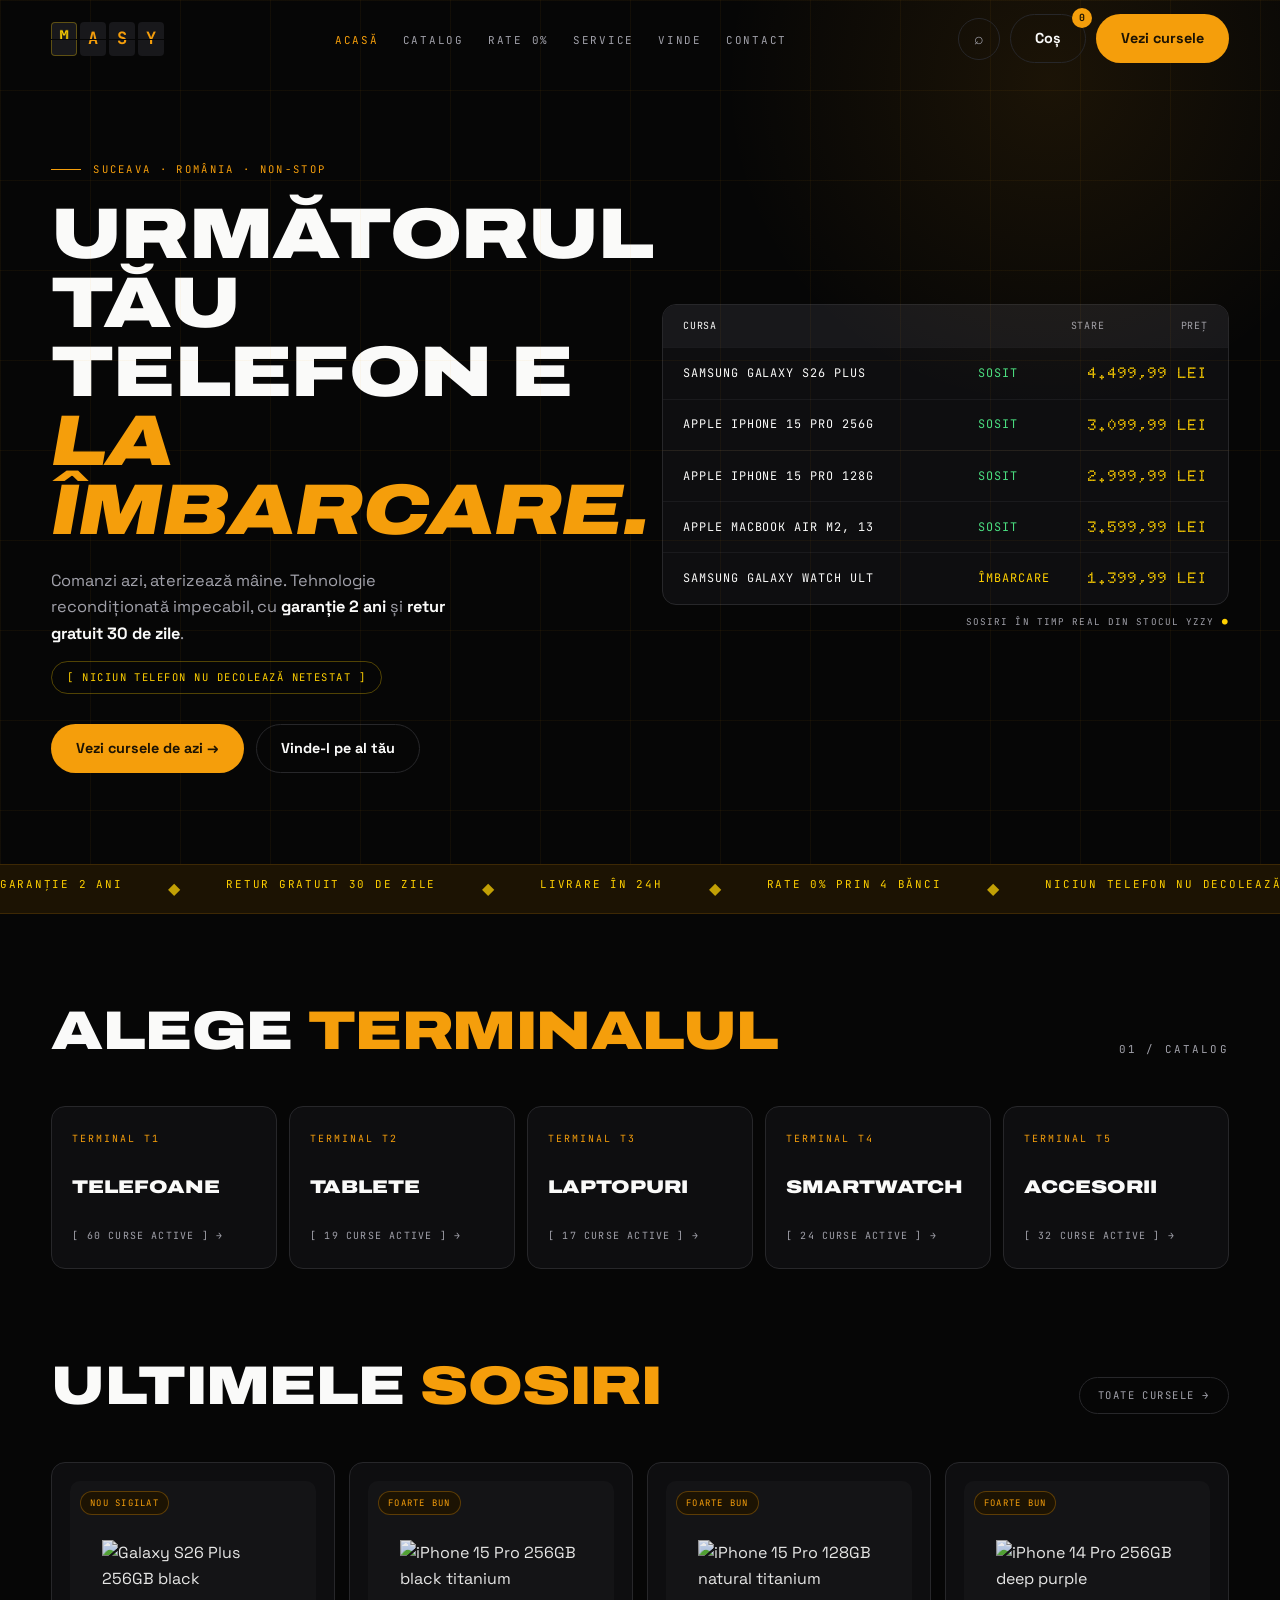
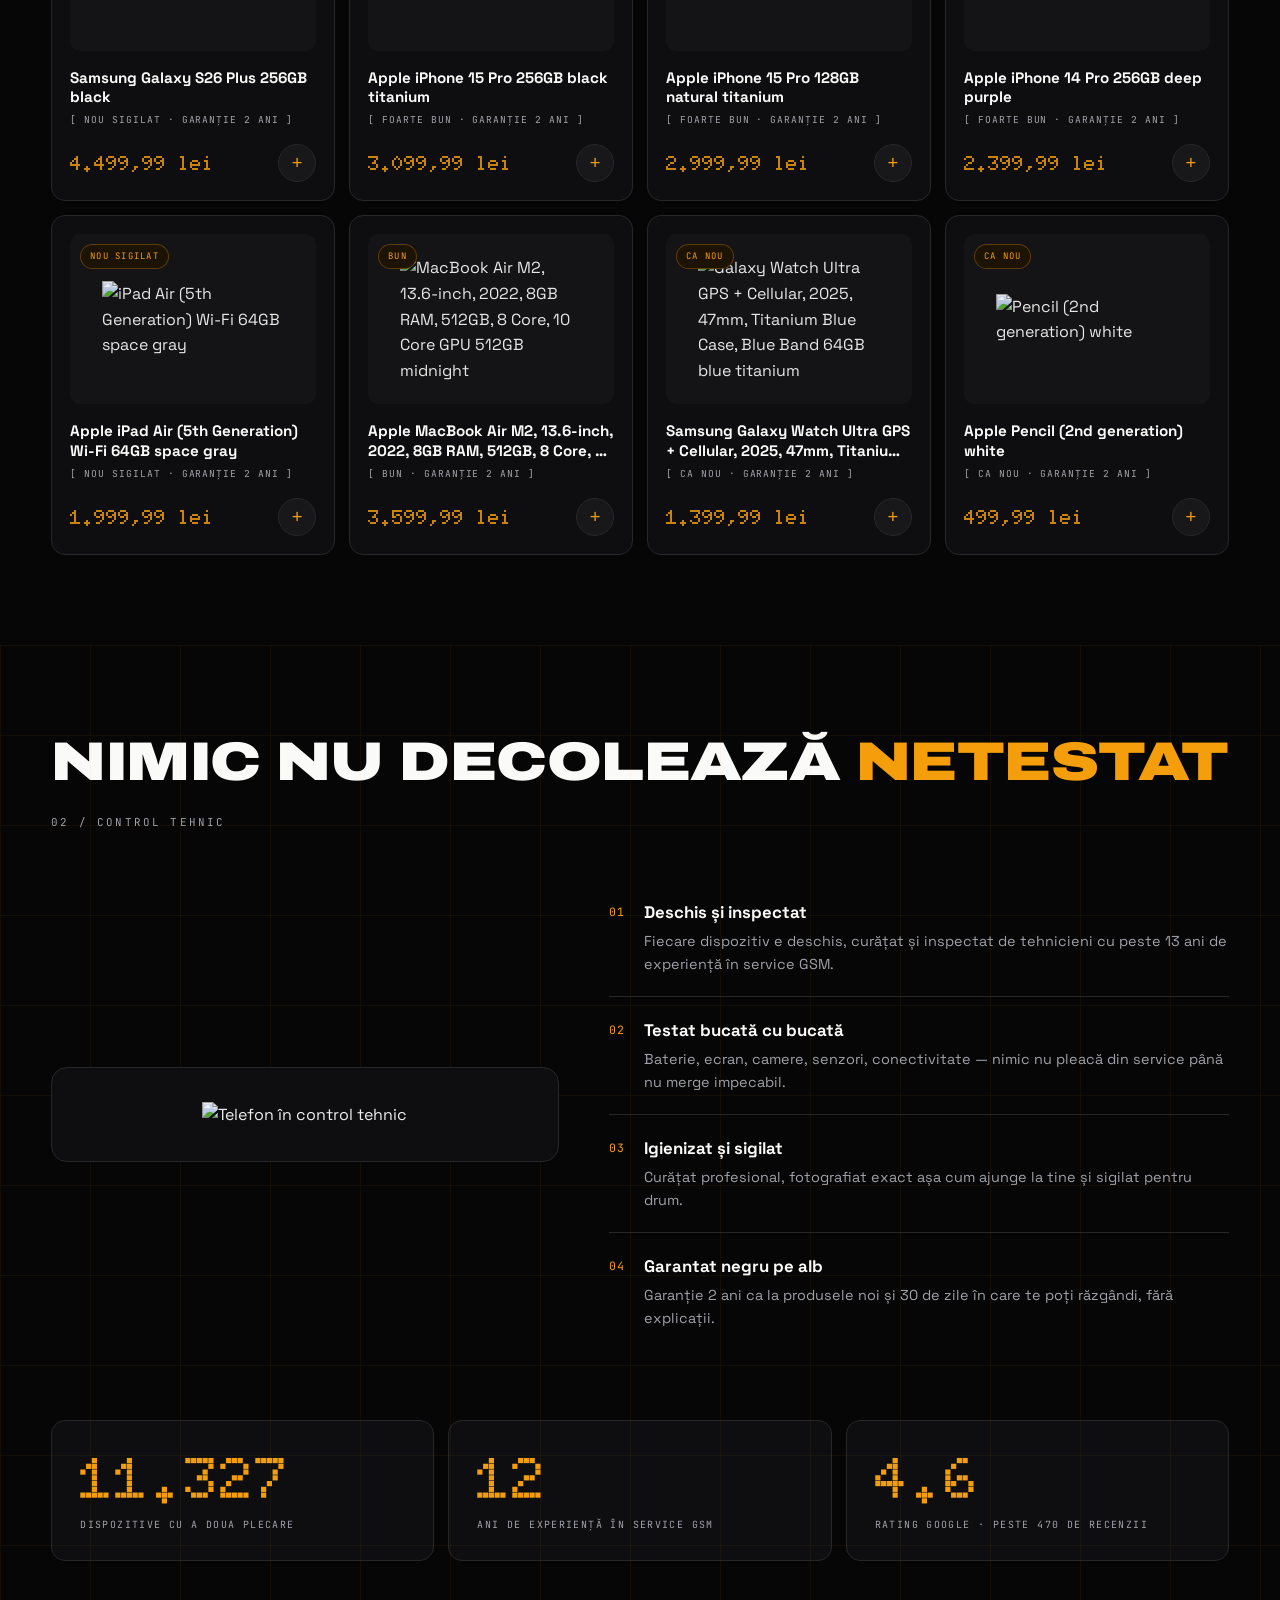
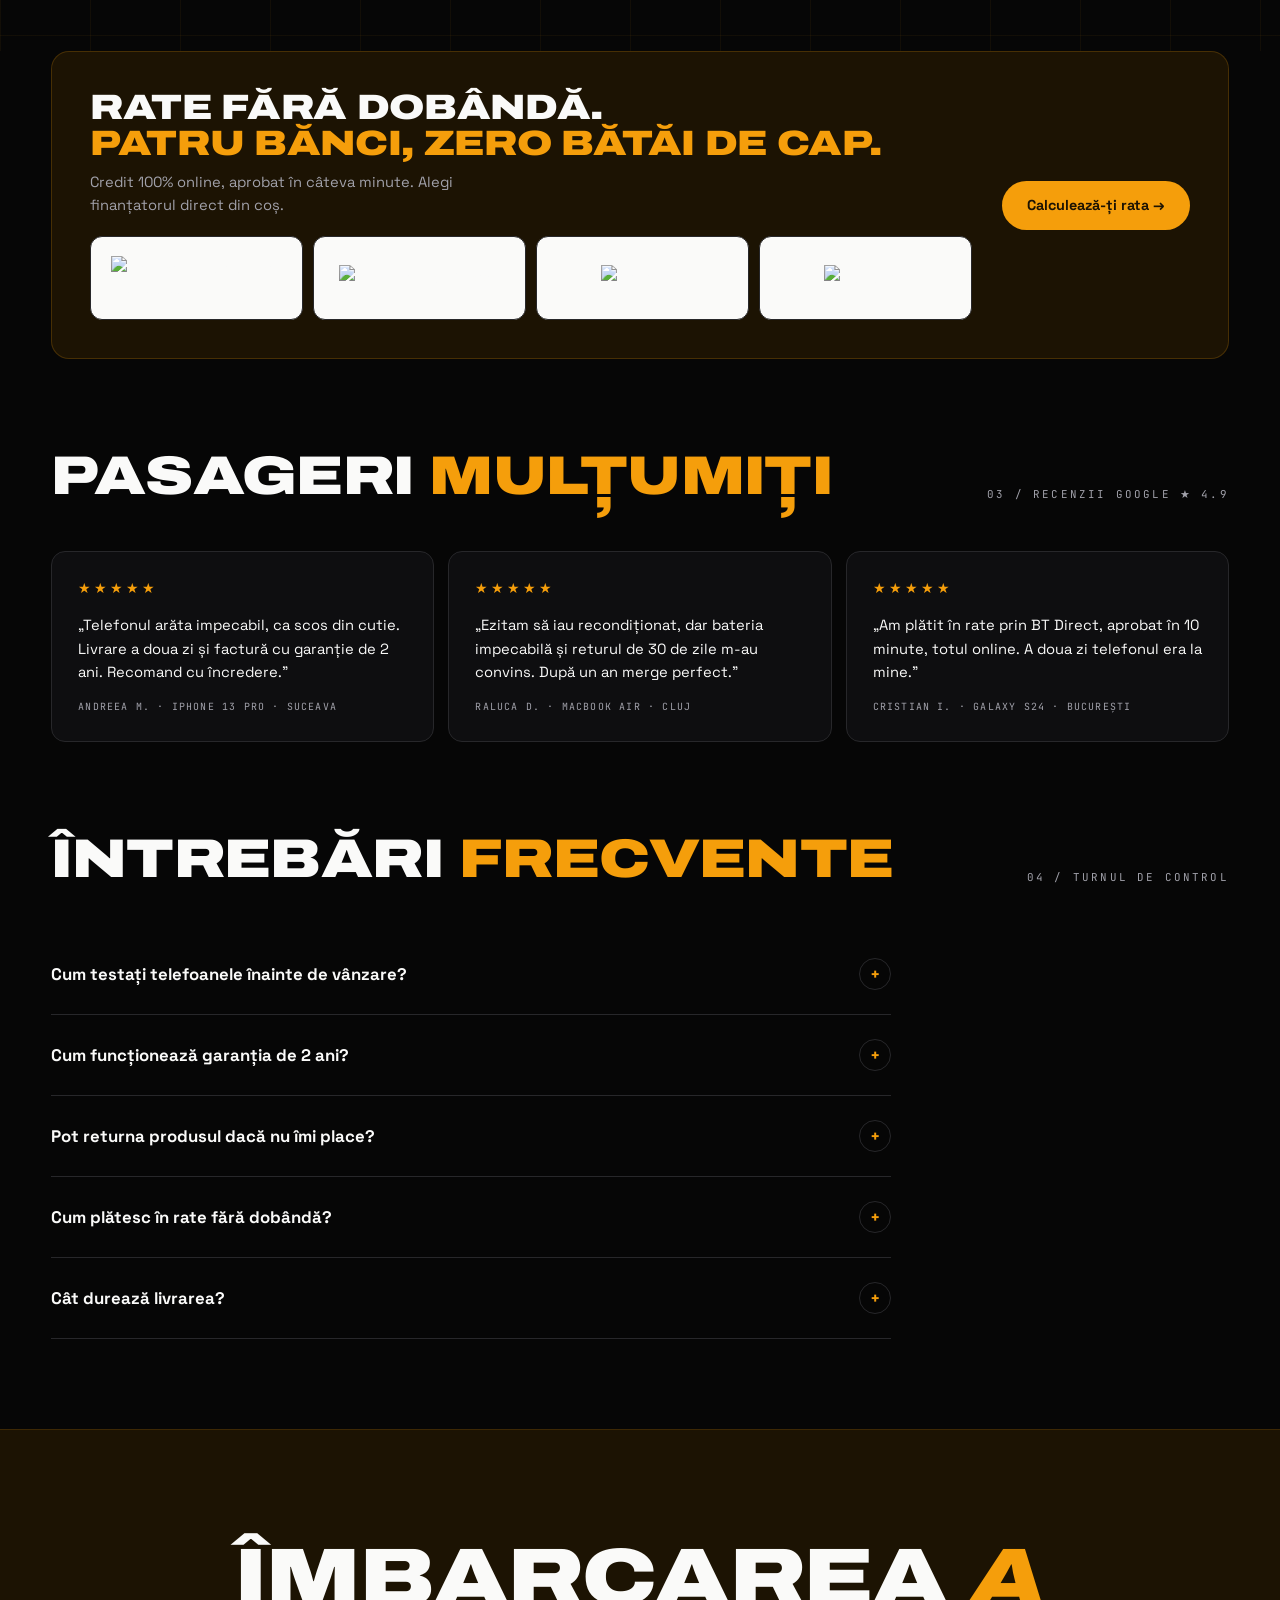
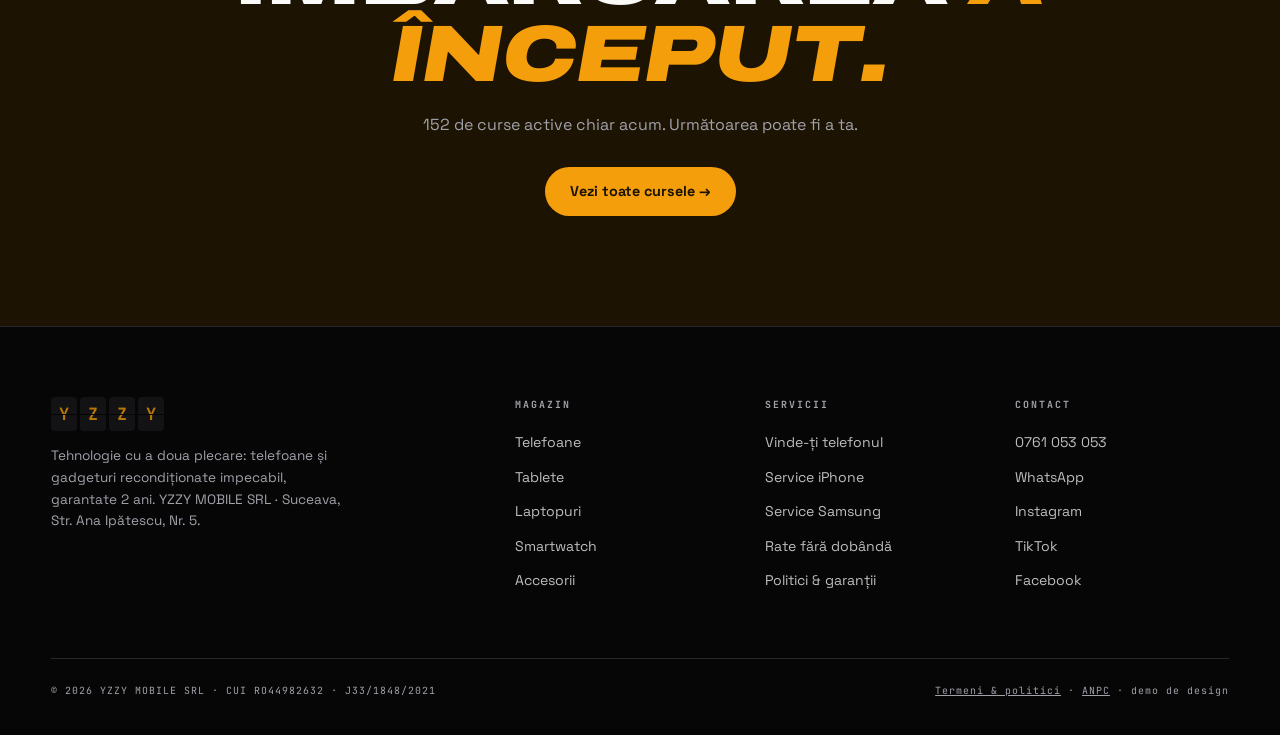
==== index.html @ 8fae79dc "Logo: rotatie 3D fiabila via Web Animations API (clapeta care cade din muchia de sus), vizibila pe d" ====
<!DOCTYPE html>
<html lang="ro">
<head>
<meta charset="UTF-8">
<meta name="viewport" content="width=device-width, initial-scale=1.0">
<title>YZZY — A doua plecare · Telefoane recondiționate, garantate 2 ani</title>
<meta name="description" content="Tehnologie cu a doua plecare: telefoane și gadgeturi recondiționate impecabil. Garanție 2 ani, retur 30 de zile, livrare în 24h, rate 0%.">
<link rel="stylesheet" href="theme.css?v=2">
<style>
/* stil propriu: terminalul de plecari */
.hero{min-height:96vh;display:flex;flex-direction:column;justify-content:center;padding:130px 4vw 60px;position:relative;overflow:hidden}
.hero-glow{position:absolute;top:-35%;right:-12%;width:60vw;height:60vw;border-radius:50%;background:radial-gradient(circle,rgba(245,158,11,.09),transparent 60%);pointer-events:none}
.kicker{font-family:var(--f-mono);font-size:.66rem;letter-spacing:.22em;text-transform:uppercase;color:var(--amber);margin-bottom:22px;display:flex;align-items:center;gap:12px}
.kicker::before{content:"";width:30px;height:1px;background:var(--amber)}
.hero h1{font-size:clamp(2.2rem,5.6vw,5rem);max-width:1100px}
.hero-sub{color:var(--gri);max-width:430px;margin:24px 0 14px;font-size:1.02rem}
.hero-sub b{color:var(--alb)}
.trust-line{display:inline-block;white-space:nowrap;color:var(--galben);font-size:.66rem;letter-spacing:.14em;border:1px solid rgba(255,208,0,.3);border-radius:100px;padding:7px 15px;margin-bottom:30px}
.hero-grid{display:grid;grid-template-columns:1fr 1fr;gap:44px;align-items:center}
.hero-grid>*{min-width:0}
@media(max-width:1000px){.hero-grid{grid-template-columns:1fr}}
.hero-board{min-width:0}
.hero-board .col-state{width:96px}
.hero-board .col-name{flex:1.6}
.blink{animation:blink 1.4s steps(2,start) infinite}
@keyframes blink{50%{opacity:.25}}
.term-grid{display:grid;grid-template-columns:repeat(5,1fr);gap:12px}
.term{background:var(--carbune);border:1px solid var(--linie);border-radius:14px;padding:24px 20px;text-decoration:none;color:var(--alb);transition:border-color .25s,background .25s;display:flex;flex-direction:column;gap:26px}
.term:hover{border-color:var(--amber);background:var(--grafit)}
.term .tcode{font-family:var(--f-mono);font-size:.62rem;letter-spacing:.2em;color:var(--amber)}
.term h3{font-family:var(--f-display);font-stretch:125%;font-weight:900;text-transform:uppercase;font-size:1.15rem}
.term .tcount{font-family:var(--f-mono);font-size:.62rem;letter-spacing:.12em;color:var(--gri)}
@media(max-width:1000px){.term-grid{grid-template-columns:repeat(2,1fr)}}
@media(max-width:520px){.term-grid{grid-template-columns:1fr}}
.test-wrap{display:grid;grid-template-columns:.9fr 1.1fr;gap:50px;align-items:center}
@media(max-width:900px){.test-wrap{grid-template-columns:1fr}}
.test-visual{background:var(--carbune);border:1px solid var(--linie);border-radius:16px;padding:34px;display:grid;place-items:center;position:relative}
.test-visual img{max-height:300px;filter:brightness(.95)}
.test-steps{display:flex;flex-direction:column;gap:0}
.tstep{display:flex;gap:18px;padding:20px 0;border-bottom:1px solid var(--linie)}
.tstep:last-child{border-bottom:none}
.tstep .num{font-family:var(--f-mono);color:var(--amber);font-size:.72rem;letter-spacing:.15em;padding-top:4px}
.tstep h4{font-weight:700;font-size:1.05rem;margin-bottom:4px}
.tstep p{color:var(--gri);font-size:.9rem}
.stats{display:grid;grid-template-columns:repeat(3,1fr);gap:14px;margin-top:70px}
.stat{background:var(--carbune);border:1px solid var(--linie);border-radius:14px;padding:28px}
.stat b{font-family:var(--f-dot);font-weight:900;font-size:clamp(2.2rem,4.5vw,3.6rem);color:var(--amber);display:block;line-height:1}
.stat span{font-family:var(--f-mono);font-size:.62rem;letter-spacing:.14em;text-transform:uppercase;color:var(--gri);display:block;margin-top:10px}
@media(max-width:760px){.stats{grid-template-columns:1fr}}
.rate-strip{background:var(--fum);border:1px solid rgba(245,158,11,.2);border-radius:18px;padding:38px;display:grid;grid-template-columns:1fr auto;gap:30px;align-items:center}
.rate-tiles{display:grid;grid-template-columns:repeat(4,minmax(120px,1fr));gap:10px}
@media(max-width:1000px){.rate-strip{grid-template-columns:1fr}.rate-tiles{grid-template-columns:repeat(2,1fr)}}
.tcard{background:var(--carbune);border:1px solid var(--linie);border-radius:14px;padding:26px;display:flex;flex-direction:column;gap:14px}
.tcard .stars{color:var(--amber);letter-spacing:3px;font-size:.85rem}
.tcard p{font-size:.92rem;color:var(--alb)}
.tcard .who{font-family:var(--f-mono);font-size:.62rem;letter-spacing:.12em;text-transform:uppercase;color:var(--gri);margin-top:auto}
.tgrid{display:grid;grid-template-columns:repeat(3,1fr);gap:14px}
@media(max-width:900px){.tgrid{grid-template-columns:1fr}}
.faq-item{border-bottom:1px solid var(--linie)}
.faq-q{width:100%;background:none;border:none;color:var(--alb);font-family:var(--f-text);font-weight:700;font-size:1.05rem;text-align:left;padding:24px 0;display:flex;justify-content:space-between;align-items:center;gap:18px;cursor:pointer}
.faq-q .ic{flex:none;width:32px;height:32px;border:1px solid var(--linie);border-radius:50%;display:grid;place-items:center;color:var(--amber);transition:transform .3s,background .3s,color .3s}
.faq-item.open .faq-q .ic{transform:rotate(45deg);background:var(--amber);color:var(--fum)}
.faq-a{max-height:0;overflow:hidden;transition:max-height .4s cubic-bezier(.22,1,.36,1)}
.faq-a p{color:var(--gri);padding:0 50px 24px 0;font-size:.94rem}
.final{padding:110px 4vw;text-align:center;background:var(--fum);border-top:1px solid rgba(245,158,11,.15)}
.final h2{font-size:clamp(2.2rem,6.5vw,5rem);margin-bottom:18px}
.final p{color:var(--gri);max-width:440px;margin:0 auto 30px}
</style>
</head>
<body>
<nav id="nav"></nav>

<header class="hero grid-bg">
  <div class="hero-glow"></div>
  <div class="hero-grid">
    <div>
      <div class="kicker">Suceava · România · Non-stop</div>
      <h1 class="display">Următorul tău telefon e <em class="amber" id="flapHead">la îmbarcare.</em></h1>
      <p class="hero-sub">Comanzi azi, aterizează mâine. Tehnologie recondiționată impecabil, cu <b>garanție 2 ani</b> și <b>retur gratuit 30 de zile</b>.</p>
      <span class="trust-line mono">[ Niciun telefon nu decolează netestat ]</span>
      <div style="display:flex;gap:12px;flex-wrap:wrap">
        <a class="btn btn-amber" href="catalog.html">Vezi cursele de azi →</a>
        <a class="btn btn-ghost" href="vinde.html">Vinde-l pe al tău</a>
      </div>
    </div>
    <div class="hero-board reveal in" style="min-width:0">
      <div class="board">
        <div class="board-row board-head"><span class="col-name">Cursa</span><span class="col-state">Stare</span><span class="col-price">Preț</span></div>
        <div id="arrivals"></div>
      </div>
      <p class="mono" style="font-size:.58rem;color:var(--gri);margin-top:10px;text-align:right">Sosiri în timp real din stocul YZZY <span class="blink galben">●</span></p>
    </div>
  </div>
</header>

<div class="ticker" id="ticker" aria-hidden="true"></div>

<section>
  <div class="sec-head reveal">
    <h2 class="sec-title">Alege <em>terminalul</em></h2>
    <span class="sec-num">01 / CATALOG</span>
  </div>
  <div class="term-grid" id="terminals"></div>
</section>

<section style="padding-top:0">
  <div class="sec-head reveal">
    <h2 class="sec-title">Ultimele <em>sosiri</em></h2>
    <a class="pill" href="catalog.html">Toate cursele →</a>
  </div>
  <div class="pgrid" id="newGrid"></div>
</section>

<section class="grid-bg">
  <div class="sec-head reveal">
    <h2 class="sec-title">Nimic nu decolează <em>netestat</em></h2>
    <span class="sec-num">02 / CONTROL TEHNIC</span>
  </div>
  <div class="test-wrap">
    <div class="test-visual scan" id="scanBox">
      <img id="scanImg" src="" alt="Telefon în control tehnic">
      <span class="mono" style="position:absolute;bottom:16px;left:20px;font-size:.6rem;color:var(--verde)" id="scanTags"></span>
    </div>
    <div>
      <div class="test-steps">
        <div class="tstep reveal"><span class="num">01</span><div><h4>Deschis și inspectat</h4><p>Fiecare dispozitiv e deschis, curățat și inspectat de tehnicieni cu peste 13 ani de experiență în service GSM.</p></div></div>
        <div class="tstep reveal"><span class="num">02</span><div><h4>Testat bucată cu bucată</h4><p>Baterie, ecran, camere, senzori, conectivitate — nimic nu pleacă din service până nu merge impecabil.</p></div></div>
        <div class="tstep reveal"><span class="num">03</span><div><h4>Igienizat și sigilat</h4><p>Curățat profesional, fotografiat exact așa cum ajunge la tine și sigilat pentru drum.</p></div></div>
        <div class="tstep reveal"><span class="num">04</span><div><h4>Garantat negru pe alb</h4><p>Garanție 2 ani ca la produsele noi și 30 de zile în care te poți răzgândi, fără explicații.</p></div></div>
      </div>
    </div>
  </div>
  <div class="stats">
    <div class="stat reveal"><b data-count="12000" data-suffix="+">0</b><span>dispozitive cu a doua plecare</span></div>
    <div class="stat reveal"><b data-count="13" data-suffix="+">0</b><span>ani de experiență în service GSM</span></div>
    <div class="stat reveal"><b data-count="4.9" data-dec="1">0</b><span>rating Google · peste 470 de recenzii</span></div>
  </div>
</section>

<section style="padding-top:0">
  <div class="rate-strip reveal">
    <div>
      <h2 class="sec-title" style="font-size:clamp(1.5rem,3vw,2.2rem);margin-bottom:10px">Rate fără dobândă.<br><em>Patru bănci, zero bătăi de cap.</em></h2>
      <p class="muted" style="font-size:.92rem;max-width:420px;margin-bottom:18px">Credit 100% online, aprobat în câteva minute. Alegi finanțatorul direct din coș.</p>
      <div class="rate-tiles">
        <a class="partner-tile" href="rate.html#unicredit"><img src="https://yzzy.ro/wp-content/uploads/2025/02/logo-unicredit-contrast-alb-2.jpg" alt="UniCredit Consumer Financing"></a>
        <a class="partner-tile" href="rate.html#bt"><img src="https://yzzy.ro/wp-content/uploads/2025/02/Logo-Smart-by-BT-Direct-1-300x115.webp" alt="Smart by BT Direct"></a>
        <a class="partner-tile" href="rate.html#leanpay"><img src="https://yzzy.ro/wp-content/uploads/2025/06/LP-logo-small-300x86.png" alt="LeanPay"></a>
        <a class="partner-tile" href="rate.html#tbi"><img src="https://yzzy.ro/wp-content/uploads/2025/02/tbi-bank-logo.webp" alt="TBI Bank"></a>
      </div>
    </div>
    <a class="btn btn-amber" href="rate.html">Calculează-ți rata →</a>
  </div>
</section>

<section style="padding-top:0">
  <div class="sec-head reveal">
    <h2 class="sec-title">Pasageri <em>mulțumiți</em></h2>
    <span class="sec-num">03 / RECENZII GOOGLE ★ 4.9</span>
  </div>
  <div class="tgrid">
    <div class="tcard reveal"><span class="stars">★★★★★</span><p>„Telefonul arăta impecabil, ca scos din cutie. Livrare a doua zi și factură cu garanție de 2 ani. Recomand cu încredere."</p><span class="who">Andreea M. · iPhone 13 Pro · Suceava</span></div>
    <div class="tcard reveal"><span class="stars">★★★★★</span><p>„Ezitam să iau recondiționat, dar bateria impecabilă și returul de 30 de zile m-au convins. După un an merge perfect."</p><span class="who">Raluca D. · MacBook Air · Cluj</span></div>
    <div class="tcard reveal"><span class="stars">★★★★★</span><p>„Am plătit în rate prin BT Direct, aprobat în 10 minute, totul online. A doua zi telefonul era la mine."</p><span class="who">Cristian I. · Galaxy S24 · București</span></div>
  </div>
</section>

<section style="padding-top:0" id="faq">
  <div class="sec-head reveal">
    <h2 class="sec-title">Întrebări <em>frecvente</em></h2>
    <span class="sec-num">04 / TURNUL DE CONTROL</span>
  </div>
  <div style="max-width:840px">
    <div class="faq-item reveal"><button class="faq-q">Cum testați telefoanele înainte de vânzare?<span class="ic">+</span></button>
      <div class="faq-a"><p>Fiecare dispozitiv e deschis, inspectat și testat bucată cu bucată de tehnicieni cu peste 13 ani de experiență: baterie, ecran, camere, senzori, conectivitate. Apoi e igienizat profesional. Nimic nu pleacă din service până nu merge impecabil.</p></div></div>
    <div class="faq-item reveal"><button class="faq-q">Cum funcționează garanția de 2 ani?<span class="ic">+</span></button>
      <div class="faq-a"><p>Exact ca la un produs nou: 24 de luni pentru persoane fizice (12 luni pentru firme și pentru anumite categorii, cum ar fi Samsung Fold/Flip). Orice defect care nu e cauzat de utilizare necorespunzătoare se repară gratuit în service-ul nostru din Suceava.</p></div></div>
    <div class="faq-item reveal"><button class="faq-q">Pot returna produsul dacă nu îmi place?<span class="ic">+</span></button>
      <div class="faq-a"><p>Da, ai 30 de zile calendaristice de la primire în care te poți răzgândi. Produsul trebuie returnat în starea în care l-ai primit, iar banii se rambursează prin transfer bancar în maximum 30 de zile. Detalii pe pagina de politici.</p></div></div>
    <div class="faq-item reveal"><button class="faq-q">Cum plătesc în rate fără dobândă?<span class="ic">+</span></button>
      <div class="faq-a"><p>Alegi finanțarea direct din coș: UniCredit Consumer Financing, Smart by BT Direct, LeanPay sau TBI Bank. Aprobarea durează câteva minute, 100% online, fără drumuri la bancă.</p></div></div>
    <div class="faq-item reveal"><button class="faq-q">Cât durează livrarea?<span class="ic">+</span></button>
      <div class="faq-a"><p>De regulă 24 de ore, orientativ 1–3 zile lucrătoare în funcție de zonă. Livrarea e gratuită, prin curier, cu colet asigurat și verificare la livrare.</p></div></div>
  </div>
</section>

<section class="final">
  <h2 class="display reveal">Îmbarcarea <em class="amber">a început.</em></h2>
  <p class="reveal">152 de curse active chiar acum. Următoarea poate fi a ta.</p>
  <a class="btn btn-amber reveal" href="catalog.html">Vezi toate cursele →</a>
</section>

<footer id="footer"></footer>

<script src="data/catalog.js?v=2"></script>
<script src="app.js?v=2"></script>
<script>
renderNav('index.html');
renderTicker(document.getElementById('ticker'));
renderFooter(document.getElementById('footer'));

// tabela de sosiri: 5 produse reale, animate split-flap
const arrivals=document.getElementById('arrivals');
const picks=P.filter(p=>p.cat==='telefoane').slice(0,3).concat(P.filter(p=>p.cat==='laptopuri').slice(0,1),P.filter(p=>p.cat==='smartwatch').slice(0,1));
arrivals.innerHTML=picks.map((p,i)=>`<a class="board-row" href="produs.html?id=${p.id}">
  <span class="col-name" data-flap>${p.brand} ${p.name}</span>
  <span class="col-state">${i===picks.length-1?'<span class="galben">ÎMBARCARE</span>':'SOSIT'}</span>
  <span class="col-price">${fmtLei(p.price)}</span></a>`).join('');
document.querySelectorAll('[data-flap]').forEach((el,i)=>{
  const txt=el.textContent;
  setTimeout(()=>flapText(el,txt.length>24?txt.slice(0,24):txt,38),200+i*150);
});

// terminale cu numar real de produse
document.getElementById('terminals').innerHTML=CATS.map(c=>{
  const n=P.filter(p=>p.cat===c.key).length;
  return `<a class="term reveal" href="catalog.html?cat=${c.key}">
    <span class="tcode">TERMINAL ${c.terminal}</span>
    <h3>${c.label}</h3>
    <span class="tcount">[ ${n} CURSE ACTIVE ] →</span></a>`;
}).join('');

// ultimele sosiri: 8 produse
const newGrid=document.getElementById('newGrid');
newGrid.innerHTML=P.filter(p=>p.cat==='telefoane').slice(0,4).concat(P.filter(p=>p.cat==='tablete').slice(0,1),P.filter(p=>p.cat==='laptopuri').slice(0,1),P.filter(p=>p.cat==='smartwatch').slice(0,1),P.filter(p=>p.cat==='accesorii').slice(0,1)).map(cardHTML).join('');
bindAddButtons(newGrid);
initSpotlight(newGrid);

// control tehnic: scanare pe un produs real
const scanP=P.find(p=>p.cat==='telefoane');
document.getElementById('scanImg').src=scanP.imgs[0];
const scanBox=document.getElementById('scanBox'),scanTags=document.getElementById('scanTags');
const sio=new IntersectionObserver(es=>es.forEach(e=>{
  if(!e.isIntersecting)return;sio.unobserve(e.target);
  scanBox.classList.add('scanning');
  setTimeout(()=>{scanTags.textContent='[ BATERIE OK ] [ ECRAN OK ] [ DEBLOCAT ]'},900);
}),{threshold:.5});
sio.observe(scanBox);

// FAQ
document.querySelectorAll('.faq-q').forEach(btn=>btn.addEventListener('click',()=>{
  const item=btn.parentElement,ans=item.querySelector('.faq-a'),open=item.classList.contains('open');
  document.querySelectorAll('.faq-item.open').forEach(o=>{o.classList.remove('open');o.querySelector('.faq-a').style.maxHeight=null});
  if(!open){item.classList.add('open');ans.style.maxHeight=ans.scrollHeight+'px'}
}));

initReveal();initCounters();
</script>
</body>
</html>
---- theme.css ----
/* YZZY — A doua plecare · tema comuna (amber pe negru) */
@import url('https://fonts.googleapis.com/css2?family=Archivo:wdth,wght@125,700..900&family=Space+Grotesk:wght@400;500;700&family=JetBrains+Mono:wght@400;500;700&family=Doto:wght@700;900&display=swap');

:root{
  --abis:#060606;
  --carbune:#0E0E10;
  --grafit:#18181B;
  --linie:#27272A;
  --fum:#1C1303;
  --amber:#F59E0B;
  --amber-aprins:#FBBF24;
  --amber-ars:#B45309;
  --galben:#FFD000;
  --galben-dim:#C2A005;
  --alb:#FAFAF9;
  --gri:#A1A1AA;
  --verde:#4ADE80;
  --rosu:#F87171;
  --f-display:'Archivo',sans-serif;
  --f-text:'Space Grotesk',sans-serif;
  --f-mono:'JetBrains Mono',monospace;
  --f-dot:'Doto',sans-serif;
}
*{margin:0;padding:0;box-sizing:border-box}
html{scroll-behavior:smooth}
body{background:var(--abis);color:var(--alb);font-family:var(--f-text);font-size:16px;line-height:1.6;-webkit-font-smoothing:antialiased;overflow-x:hidden}
::selection{background:var(--amber);color:var(--abis)}
a{color:inherit}
img{max-width:100%}

.display{font-family:var(--f-display);font-stretch:125%;font-weight:900;text-transform:uppercase;letter-spacing:-.01em;line-height:.96}
.mono{font-family:var(--f-mono);letter-spacing:.12em;text-transform:uppercase}
.dot{font-family:var(--f-dot);font-weight:900}
.amber{color:var(--amber)}
.galben{color:var(--galben)}
.muted{color:var(--gri)}

/* grila tehnica de fundal */
.grid-bg{position:relative}
.grid-bg::before{content:"";position:absolute;inset:0;pointer-events:none;
  background-image:linear-gradient(rgba(245,158,11,.05) 1px,transparent 1px),linear-gradient(90deg,rgba(245,158,11,.05) 1px,transparent 1px);
  background-size:90px 90px}

/* ---------- nav ---------- */
nav{position:fixed;top:0;left:0;right:0;z-index:100;display:flex;align-items:center;justify-content:space-between;gap:16px;padding:14px 4vw;transition:background .3s,border-color .3s;border-bottom:1px solid transparent}
nav.scrolled{background:rgba(6,6,6,.85);backdrop-filter:blur(16px);border-bottom-color:var(--linie)}
.logo{display:flex;gap:3px;text-decoration:none}
.logo .tile{position:relative;display:grid;place-items:center;width:26px;height:34px;background:var(--grafit);border-radius:4px;font-family:var(--f-mono);font-weight:700;font-size:17px;color:var(--amber);overflow:hidden;perspective:150px}
.logo .tile::after{content:"";position:absolute;left:0;right:0;top:50%;height:1px;background:var(--abis);z-index:2}
.logo .tile span{display:inline-block;backface-visibility:hidden;transform-origin:center top}
@keyframes flapDrop{0%{transform:rotateX(88deg)}55%{transform:rotateX(-10deg)}100%{transform:rotateX(0deg)}}
.logo .tile.flapping{color:var(--galben);box-shadow:inset 0 0 0 1px rgba(255,208,0,.3)}
.nav-links{display:flex;gap:24px;list-style:none}
.nav-links a{font-family:var(--f-mono);font-size:.68rem;letter-spacing:.16em;text-transform:uppercase;color:var(--gri);text-decoration:none;transition:color .2s;padding:6px 0}
.nav-links a:hover,.nav-links a.active{color:var(--amber)}
.nav-cta{display:flex;gap:10px;align-items:center}
.btn{display:inline-flex;align-items:center;justify-content:center;gap:8px;font-family:var(--f-text);font-weight:700;font-size:.9rem;padding:12px 24px;border-radius:100px;text-decoration:none;border:1px solid transparent;cursor:pointer;transition:transform .2s,background .2s,color .2s,border-color .2s,box-shadow .3s}
.btn:hover{transform:translateY(-1px)}
.btn-amber{background:var(--amber);color:var(--fum)}
.btn-amber:hover{background:var(--amber-aprins);box-shadow:0 0 32px rgba(245,158,11,.35)}
.btn-ghost{border-color:var(--linie);color:var(--alb)}
.btn-ghost:hover{border-color:var(--amber);color:var(--amber)}
#cartBtn{position:relative}
.cart-count{position:absolute;top:-7px;right:-7px;min-width:20px;height:20px;border-radius:100px;background:var(--amber);color:var(--fum);font-family:var(--f-mono);font-size:.62rem;font-weight:700;display:grid;place-items:center;padding:0 5px}
.icon-btn{width:42px;height:42px;border-radius:50%;border:1px solid var(--linie);background:none;color:var(--gri);cursor:pointer;display:grid;place-items:center;font-size:1rem;transition:color .2s,border-color .2s}
.icon-btn:hover{color:var(--amber);border-color:var(--amber)}
@media(max-width:980px){.nav-links{display:none}}

/* ---------- ticker ---------- */
.ticker{background:var(--fum);border-top:1px solid rgba(245,158,11,.15);border-bottom:1px solid rgba(245,158,11,.15);overflow:hidden;padding:11px 0}
.ticker-track{display:flex;gap:46px;width:max-content;animation:tick 30s linear infinite}
.ticker-track:hover{animation-play-state:paused}
.ticker-track span{font-family:var(--f-mono);font-size:.68rem;letter-spacing:.16em;text-transform:uppercase;color:var(--galben);white-space:nowrap}
.ticker-track i{font-style:normal;color:var(--galben-dim)}
@keyframes tick{to{transform:translateX(-50%)}}

/* ---------- sectiuni ---------- */
section{padding:90px 4vw;position:relative}
.sec-head{display:flex;align-items:flex-end;justify-content:space-between;gap:24px;margin-bottom:48px;flex-wrap:wrap}
.sec-num{font-family:var(--f-mono);font-size:.68rem;letter-spacing:.2em;color:var(--gri)}
.sec-title{font-family:var(--f-display);font-stretch:125%;font-weight:900;text-transform:uppercase;font-size:clamp(1.9rem,4.5vw,3.4rem);letter-spacing:-.01em;line-height:1}
.sec-title em{font-style:normal;color:var(--amber)}
.reveal{opacity:0;transform:translateY(36px);transition:opacity .7s cubic-bezier(.22,1,.36,1),transform .7s cubic-bezier(.22,1,.36,1)}
.reveal.in{opacity:1;transform:none}

/* ---------- tabela / board ---------- */
.board{background:var(--carbune);border:1px solid var(--linie);border-radius:14px;overflow:hidden}
.board-row{display:flex;gap:14px;align-items:center;padding:13px 20px;border-bottom:1px solid #1A1A1D;font-family:var(--f-mono);font-size:.74rem;letter-spacing:.08em;text-transform:uppercase;text-decoration:none;transition:background .2s}
.board-row:last-child{border-bottom:none}
a.board-row:hover{background:var(--grafit)}
.board-row .col-name{flex:2;min-width:0;color:var(--alb);white-space:nowrap;overflow:hidden;text-overflow:ellipsis}
.board-row .col-state{width:110px;color:var(--verde);flex:none}
.board-row .col-tag{flex:1.4;min-width:0;color:var(--gri);white-space:nowrap;overflow:hidden;text-overflow:ellipsis}
.board-row .col-price{color:var(--galben);font-family:var(--f-dot);font-weight:900;font-size:.95rem;flex:none}
.board-head{background:var(--grafit);color:var(--gri);font-size:.62rem}
.board-head .col-state,.board-head .col-price{color:var(--gri);font-family:var(--f-mono);font-weight:400;font-size:.62rem}

/* ---------- carduri produs ---------- */
.pgrid{display:grid;grid-template-columns:repeat(4,1fr);gap:14px}
.pcard{position:relative;background:var(--carbune);border:1px solid var(--linie);border-radius:14px;padding:18px;display:flex;flex-direction:column;gap:5px;text-decoration:none;color:var(--alb);transition:transform .3s cubic-bezier(.22,1,.36,1),border-color .3s;overflow:hidden}
.pcard::before{content:"";position:absolute;inset:-1px;border-radius:14px;padding:1px;background:radial-gradient(220px circle at var(--mx,50%) var(--my,50%),rgba(245,158,11,.7),transparent 70%);-webkit-mask:linear-gradient(#fff 0 0) content-box,linear-gradient(#fff 0 0);-webkit-mask-composite:xor;mask-composite:exclude;opacity:0;transition:opacity .3s;pointer-events:none}
.pcard:hover{transform:translateY(-5px)}
.pcard:hover::before{opacity:1}
.pvis{position:relative;height:170px;border-radius:10px;background:#141416;display:grid;place-items:center;margin-bottom:12px;overflow:hidden}
.pvis img{max-width:74%;max-height:82%;object-fit:contain;filter:brightness(.92);transition:filter .3s,transform .35s}
.pcard:hover .pvis img{filter:brightness(1.05);transform:scale(1.05)}
.ptag{position:absolute;top:10px;left:10px;font-family:var(--f-mono);font-size:.56rem;letter-spacing:.14em;text-transform:uppercase;color:var(--amber);background:var(--fum);border:1px solid rgba(245,158,11,.3);padding:4px 9px;border-radius:100px;z-index:1}
.pname{font-weight:700;font-size:.95rem;line-height:1.3;display:-webkit-box;-webkit-line-clamp:2;-webkit-box-orient:vertical;overflow:hidden;min-height:2.5em}
.pstate{font-family:var(--f-mono);font-size:.6rem;letter-spacing:.1em;text-transform:uppercase;color:var(--gri)}
.pfoot{display:flex;align-items:center;justify-content:space-between;margin-top:12px}
.pprice{font-family:var(--f-dot);font-weight:900;font-size:1.25rem;color:var(--amber)}
.pprice s{font-family:var(--f-mono);font-weight:400;font-size:.66rem;color:var(--gri);margin-right:8px;letter-spacing:0}
.padd{width:38px;height:38px;border-radius:50%;background:var(--grafit);border:1px solid var(--linie);color:var(--amber);font-size:1.15rem;cursor:pointer;display:grid;place-items:center;transition:background .2s,transform .2s,border-color .2s}
.padd:hover{background:var(--amber);color:var(--fum);transform:scale(1.1);border-color:var(--amber)}
@media(max-width:1100px){.pgrid{grid-template-columns:repeat(3,1fr)}}
@media(max-width:820px){.pgrid{grid-template-columns:repeat(2,1fr)}}
@media(max-width:520px){.pgrid{grid-template-columns:1fr}}

/* ---------- pills / filtre ---------- */
.pills{display:flex;gap:8px;flex-wrap:wrap}
.pill{font-family:var(--f-mono);font-size:.66rem;letter-spacing:.14em;text-transform:uppercase;padding:9px 18px;border-radius:100px;border:1px solid var(--linie);background:none;color:var(--gri);cursor:pointer;transition:all .2s;text-decoration:none}
.pill:hover{border-color:var(--amber);color:var(--amber)}
.pill.active{background:var(--amber);color:var(--fum);border-color:var(--amber);font-weight:700}

/* ---------- parteneri (lightbox tiles) ---------- */
.partner-tile{background:var(--alb);border-radius:12px;padding:16px 20px;display:grid;place-items:center;text-decoration:none;border:1px solid var(--linie);transition:transform .25s,box-shadow .3s,border-color .25s;min-height:84px}
.partner-tile img{max-height:44px;max-width:100%;object-fit:contain}
.partner-tile:hover{transform:translateY(-3px);border-color:var(--amber);box-shadow:0 0 36px rgba(245,158,11,.25)}

/* ---------- footer ---------- */
footer{border-top:1px solid var(--linie);padding:70px 4vw 36px;background:var(--abis)}
.foot-grid{display:grid;grid-template-columns:2fr 1fr 1fr 1fr;gap:36px;margin-bottom:56px}
.foot-grid h5{font-family:var(--f-mono);font-size:.62rem;letter-spacing:.2em;text-transform:uppercase;color:var(--gri);margin-bottom:16px}
.foot-grid ul{list-style:none}
.foot-grid li{margin-bottom:9px}
.foot-grid a{color:var(--alb);text-decoration:none;font-size:.88rem;opacity:.75;transition:opacity .2s,color .2s}
.foot-grid a:hover{opacity:1;color:var(--amber)}
.foot-brand p{color:var(--gri);font-size:.85rem;max-width:300px;margin-top:14px}
.foot-bottom{display:flex;justify-content:space-between;gap:18px;flex-wrap:wrap;border-top:1px solid var(--linie);padding-top:24px;font-family:var(--f-mono);font-size:.62rem;letter-spacing:.1em;color:var(--gri)}
.foot-bottom a{color:inherit}
@media(max-width:900px){.foot-grid{grid-template-columns:1fr 1fr}}

/* ---------- toast ---------- */
.toast{position:fixed;bottom:24px;left:50%;transform:translate(-50%,80px);background:var(--grafit);border:1px solid var(--amber);color:var(--alb);font-family:var(--f-mono);font-size:.7rem;letter-spacing:.1em;text-transform:uppercase;padding:13px 22px;border-radius:100px;z-index:300;transition:transform .4s cubic-bezier(.22,1,.36,1);pointer-events:none}
.toast.show{transform:translate(-50%,0)}
.toast b{color:var(--amber)}

/* ---------- search overlay ---------- */
.search-ov{position:fixed;inset:0;background:rgba(6,6,6,.92);backdrop-filter:blur(10px);z-index:250;display:none;padding:14vh 6vw 0;flex-direction:column;align-items:center}
.search-ov.show{display:flex}
.search-ov input{width:min(640px,100%);background:none;border:none;border-bottom:2px solid var(--amber);color:var(--alb);font-family:var(--f-display);font-stretch:125%;font-weight:700;font-size:clamp(1.4rem,4vw,2.4rem);text-transform:uppercase;padding:10px 4px;outline:none}
.search-ov input::placeholder{color:#3F3F46}
.search-res{width:min(640px,100%);margin-top:18px;max-height:50vh;overflow:auto}
.search-res a{display:flex;justify-content:space-between;gap:14px;padding:13px 6px;border-bottom:1px solid var(--linie);text-decoration:none;color:var(--alb);font-size:.9rem;transition:color .15s}
.search-res a:hover{color:var(--amber)}
.search-res a b{font-family:var(--f-dot);color:var(--amber);white-space:nowrap}
.search-close{position:absolute;top:26px;right:5vw}

/* ---------- scan line ---------- */
.scan{position:relative;overflow:hidden}
.scan::after{content:"";position:absolute;left:0;right:0;top:-3px;height:3px;background:linear-gradient(90deg,transparent,var(--amber-aprins),transparent);opacity:0;box-shadow:0 0 18px rgba(251,191,36,.8)}
.scan.scanning::after{animation:scanline 1.1s cubic-bezier(.4,0,.6,1) forwards}
@keyframes scanline{0%{top:-3px;opacity:1}96%{opacity:1}100%{top:100%;opacity:0}}

/* ---------- sigiliu ---------- */
.seal{width:118px;height:118px;flex:none;position:relative;display:grid;place-items:center}
.seal svg{position:absolute;inset:0;animation:spin 22s linear infinite}
.seal .core{width:48px;height:48px;border-radius:50%;background:var(--amber);color:var(--fum);display:grid;place-items:center;font-family:var(--f-display);font-stretch:125%;font-weight:900;font-size:15px}
@keyframes spin{to{transform:rotate(360deg)}}

@media(prefers-reduced-motion:reduce){*{animation-duration:.01ms !important;transition-duration:.01ms !important}}
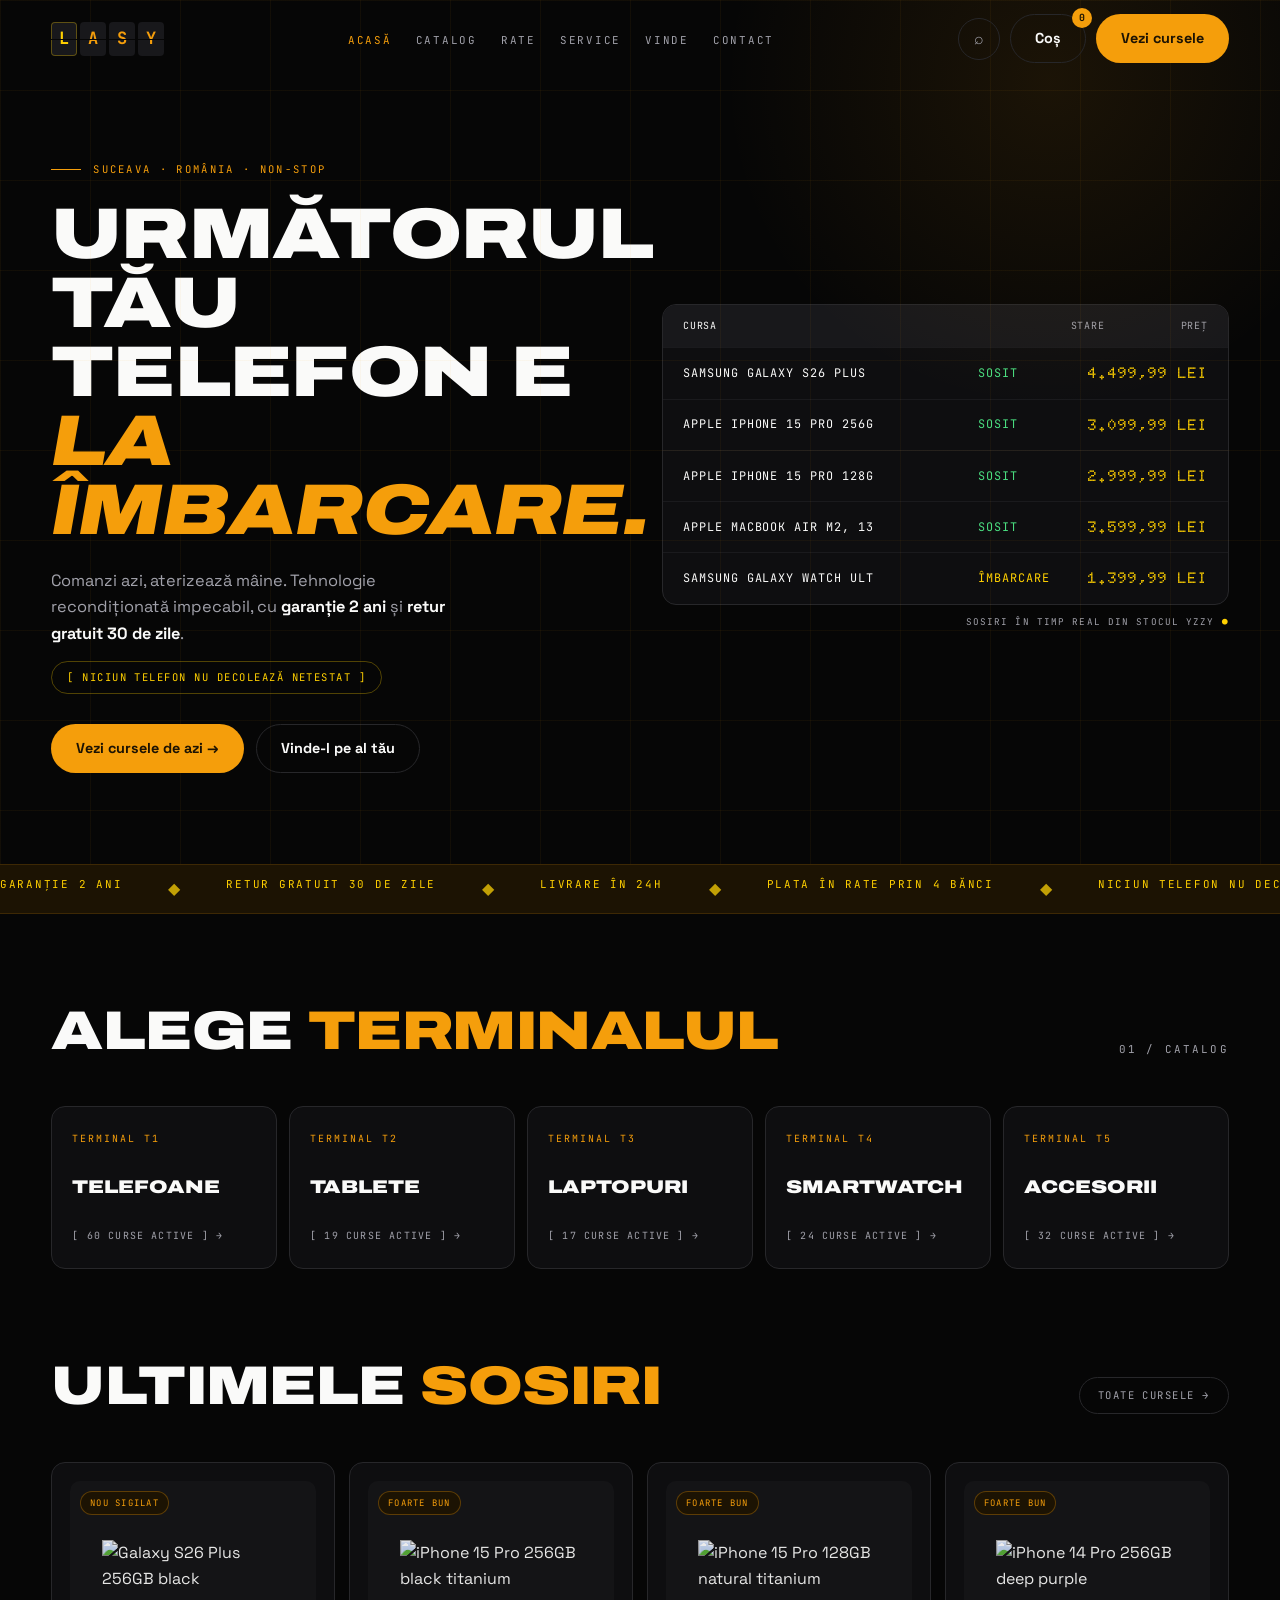
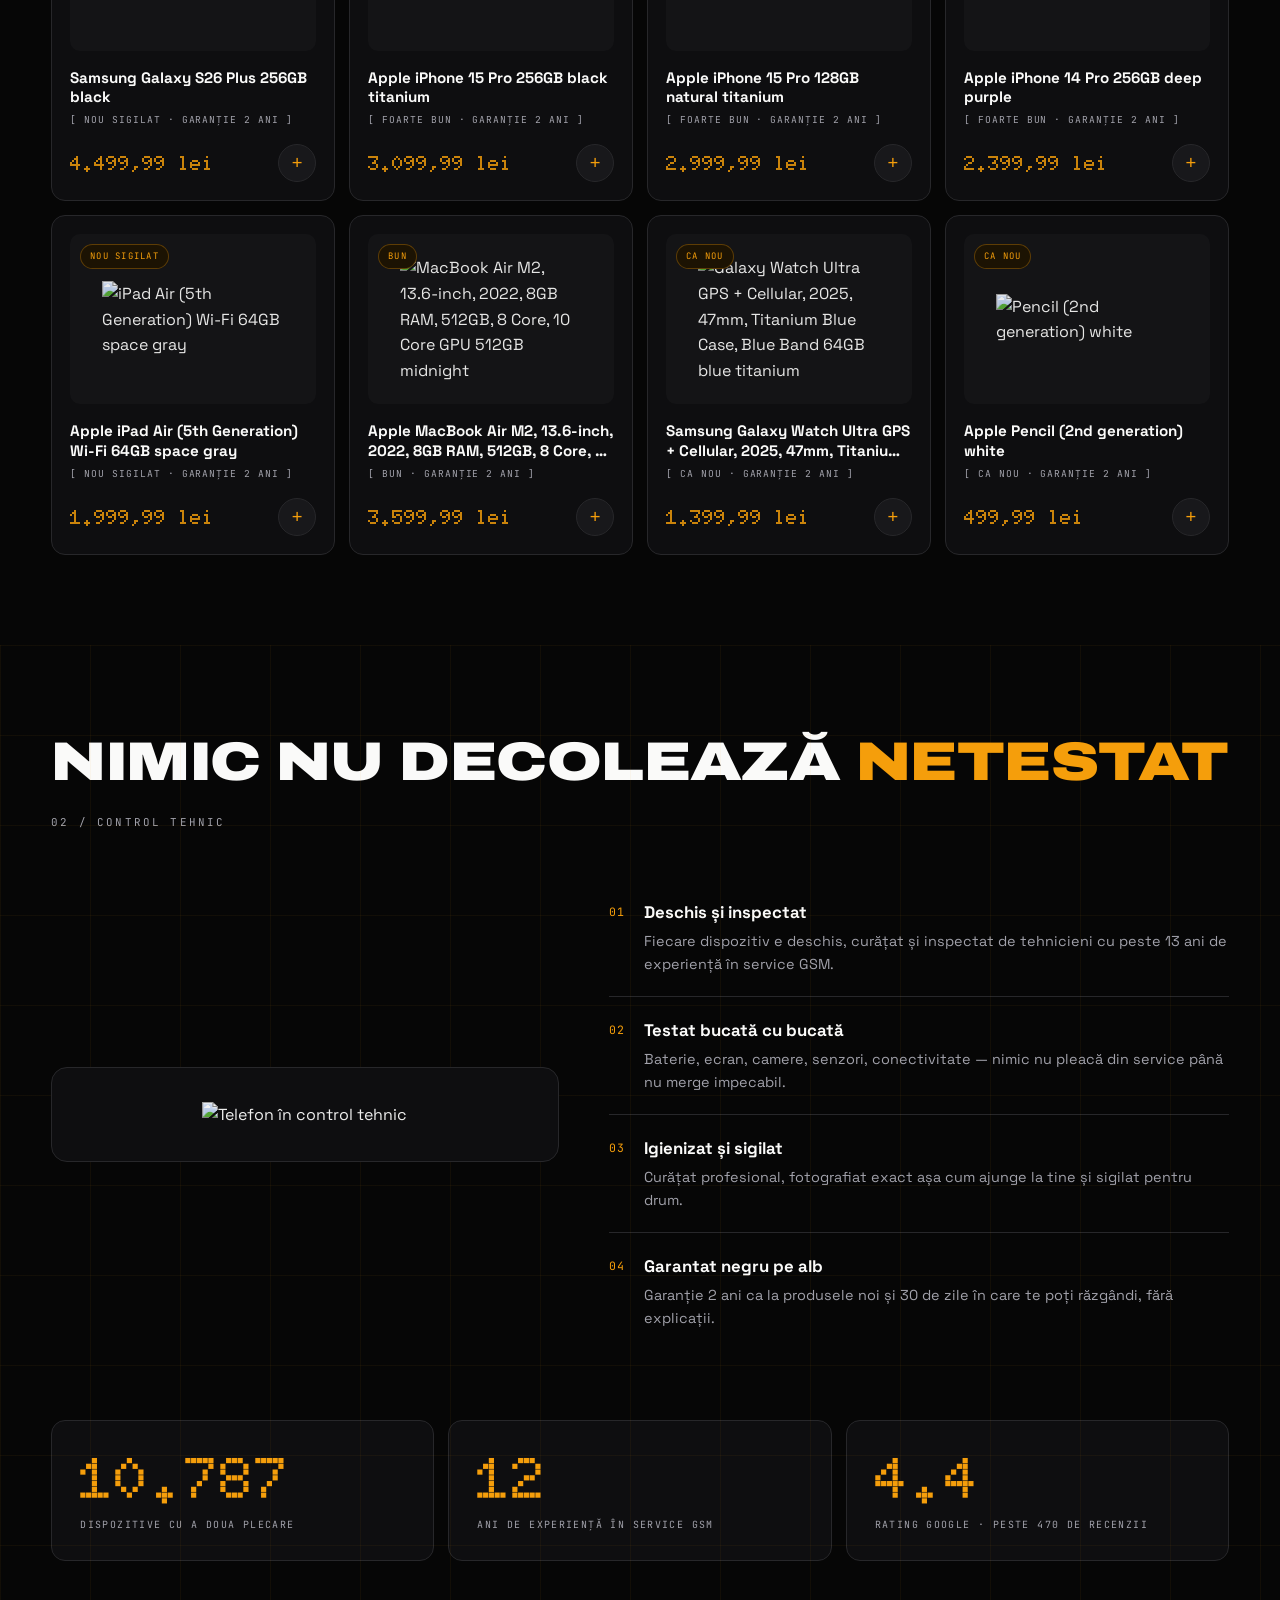
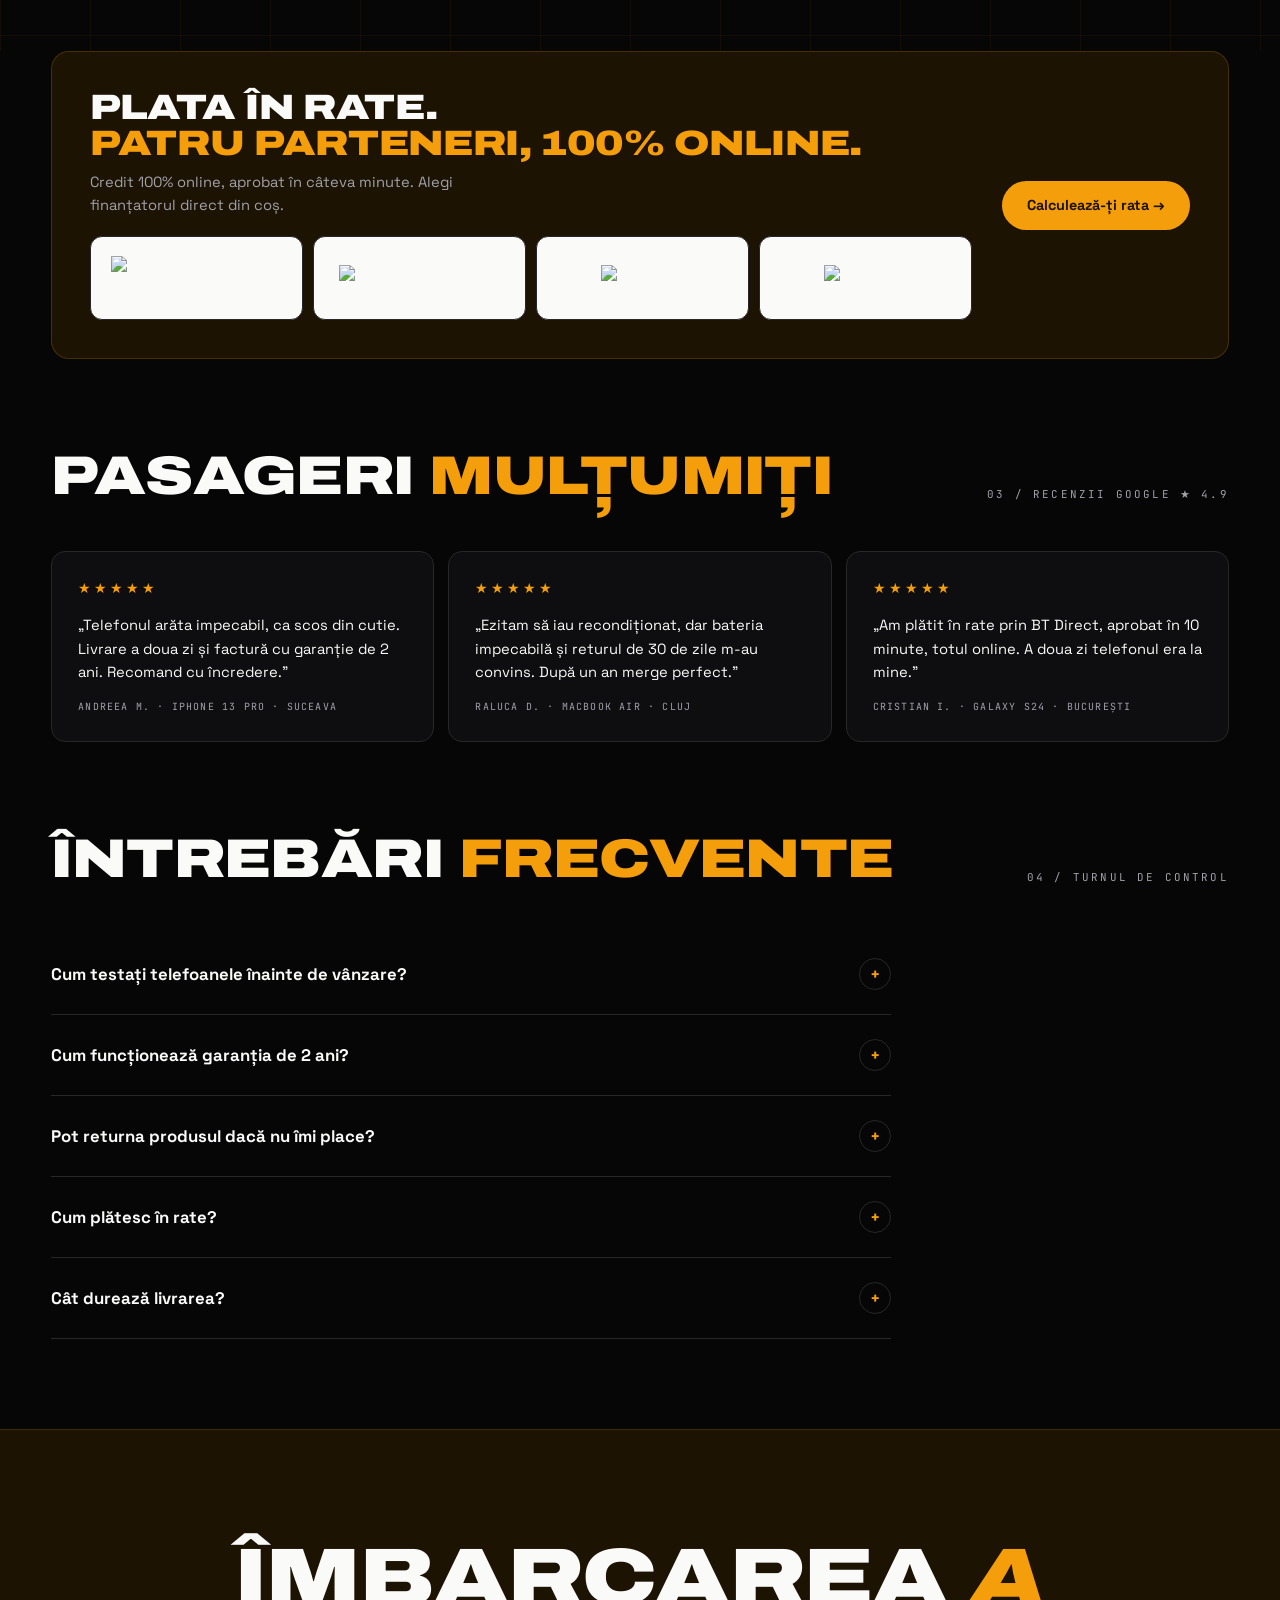
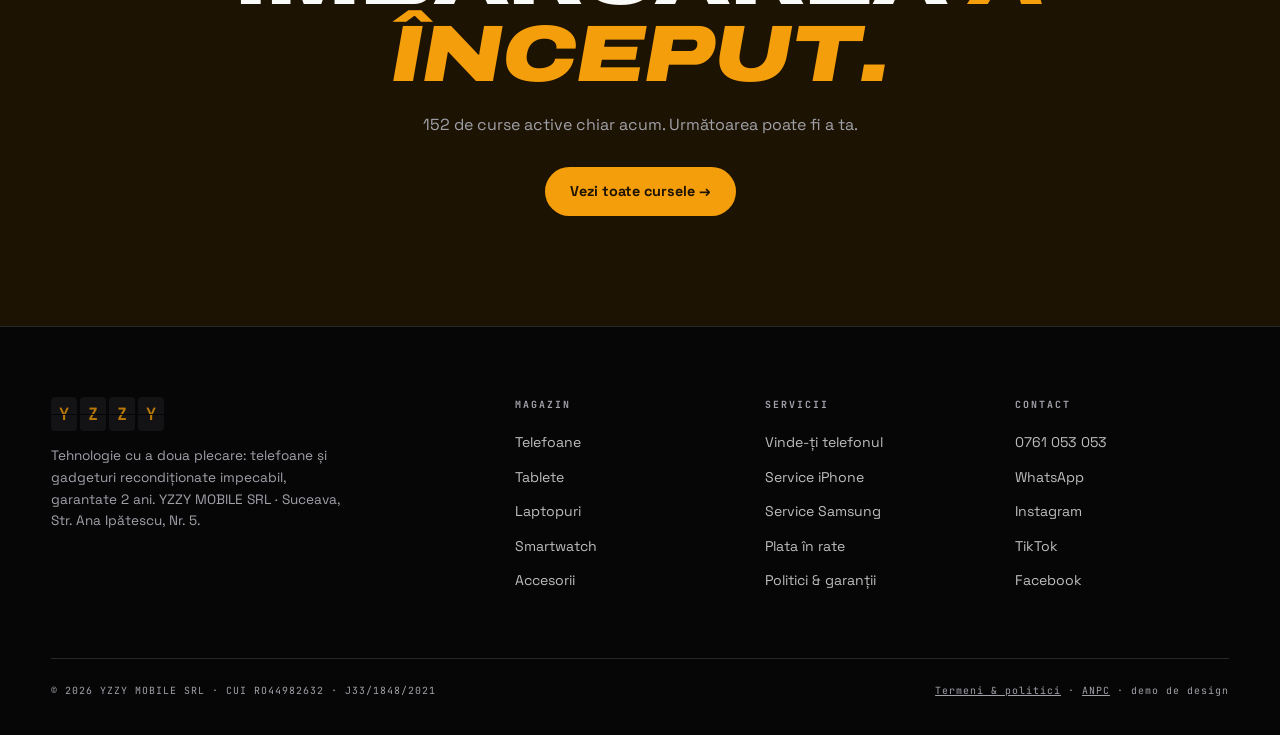
==== commit d5d3a04d: "Corectare: elimin afirmatiile false 'rate 0% / fara dobanda'; calculator onest + disclaimer DAE real" ====
--- a/index.html
+++ b/index.html
@@ -4,8 +4,8 @@
 <meta charset="UTF-8">
 <meta name="viewport" content="width=device-width, initial-scale=1.0">
 <title>YZZY — A doua plecare · Telefoane recondiționate, garantate 2 ani</title>
-<meta name="description" content="Tehnologie cu a doua plecare: telefoane și gadgeturi recondiționate impecabil. Garanție 2 ani, retur 30 de zile, livrare în 24h, rate 0%.">
-<link rel="stylesheet" href="theme.css?v=2">
+<meta name="description" content="Tehnologie cu a doua plecare: telefoane și gadgeturi recondiționate impecabil. Garanție 2 ani, retur 30 de zile, livrare în 24h, plata în rate.">
+<link rel="stylesheet" href="theme.css?v=3">
 <style>
 /* stil propriu: terminalul de plecari */
 .hero{min-height:96vh;display:flex;flex-direction:column;justify-content:center;padding:130px 4vw 60px;position:relative;overflow:hidden}
@@ -140,7 +140,7 @@
 <section style="padding-top:0">
   <div class="rate-strip reveal">
     <div>
-      <h2 class="sec-title" style="font-size:clamp(1.5rem,3vw,2.2rem);margin-bottom:10px">Rate fără dobândă.<br><em>Patru bănci, zero bătăi de cap.</em></h2>
+      <h2 class="sec-title" style="font-size:clamp(1.5rem,3vw,2.2rem);margin-bottom:10px">Plata în rate.<br><em>Patru parteneri, 100% online.</em></h2>
       <p class="muted" style="font-size:.92rem;max-width:420px;margin-bottom:18px">Credit 100% online, aprobat în câteva minute. Alegi finanțatorul direct din coș.</p>
       <div class="rate-tiles">
         <a class="partner-tile" href="rate.html#unicredit"><img src="https://yzzy.ro/wp-content/uploads/2025/02/logo-unicredit-contrast-alb-2.jpg" alt="UniCredit Consumer Financing"></a>
@@ -177,8 +177,8 @@
       <div class="faq-a"><p>Exact ca la un produs nou: 24 de luni pentru persoane fizice (12 luni pentru firme și pentru anumite categorii, cum ar fi Samsung Fold/Flip). Orice defect care nu e cauzat de utilizare necorespunzătoare se repară gratuit în service-ul nostru din Suceava.</p></div></div>
     <div class="faq-item reveal"><button class="faq-q">Pot returna produsul dacă nu îmi place?<span class="ic">+</span></button>
       <div class="faq-a"><p>Da, ai 30 de zile calendaristice de la primire în care te poți răzgândi. Produsul trebuie returnat în starea în care l-ai primit, iar banii se rambursează prin transfer bancar în maximum 30 de zile. Detalii pe pagina de politici.</p></div></div>
-    <div class="faq-item reveal"><button class="faq-q">Cum plătesc în rate fără dobândă?<span class="ic">+</span></button>
-      <div class="faq-a"><p>Alegi finanțarea direct din coș: UniCredit Consumer Financing, Smart by BT Direct, LeanPay sau TBI Bank. Aprobarea durează câteva minute, 100% online, fără drumuri la bancă.</p></div></div>
+    <div class="faq-item reveal"><button class="faq-q">Cum plătesc în rate?<span class="ic">+</span></button>
+      <div class="faq-a"><p>Alegi finanțarea direct din coș: UniCredit Consumer Financing, Smart by BT Direct, LeanPay sau TBI Bank. Aprobarea durează câteva minute, 100% online, fără drumuri la bancă. Dobânda și DAE sunt stabilite de fiecare finanțator, în funcție de numărul de rate.</p></div></div>
     <div class="faq-item reveal"><button class="faq-q">Cât durează livrarea?<span class="ic">+</span></button>
       <div class="faq-a"><p>De regulă 24 de ore, orientativ 1–3 zile lucrătoare în funcție de zonă. Livrarea e gratuită, prin curier, cu colet asigurat și verificare la livrare.</p></div></div>
   </div>
@@ -192,8 +192,8 @@
 
 <footer id="footer"></footer>
 
-<script src="data/catalog.js?v=2"></script>
-<script src="app.js?v=2"></script>
+<script src="data/catalog.js?v=3"></script>
+<script src="app.js?v=3"></script>
 <script>
 renderNav('index.html');
 renderTicker(document.getElementById('ticker'));
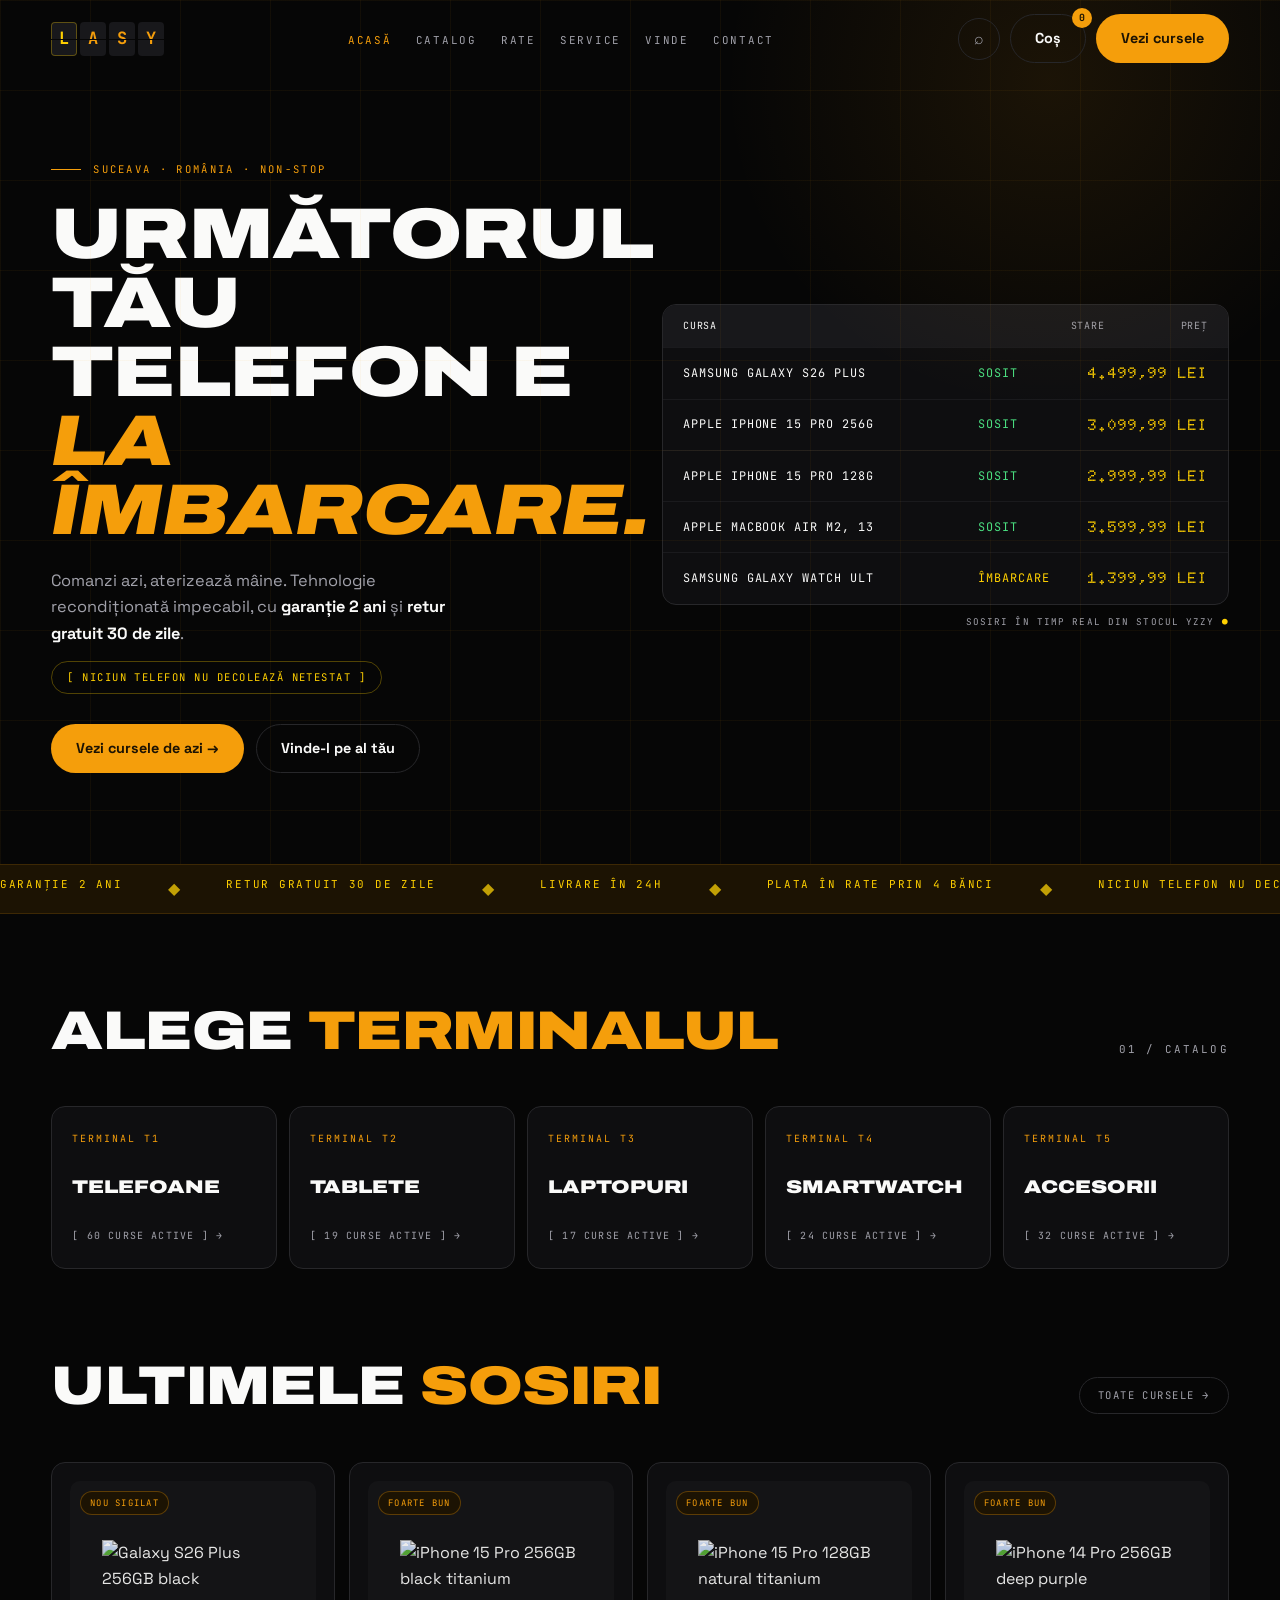
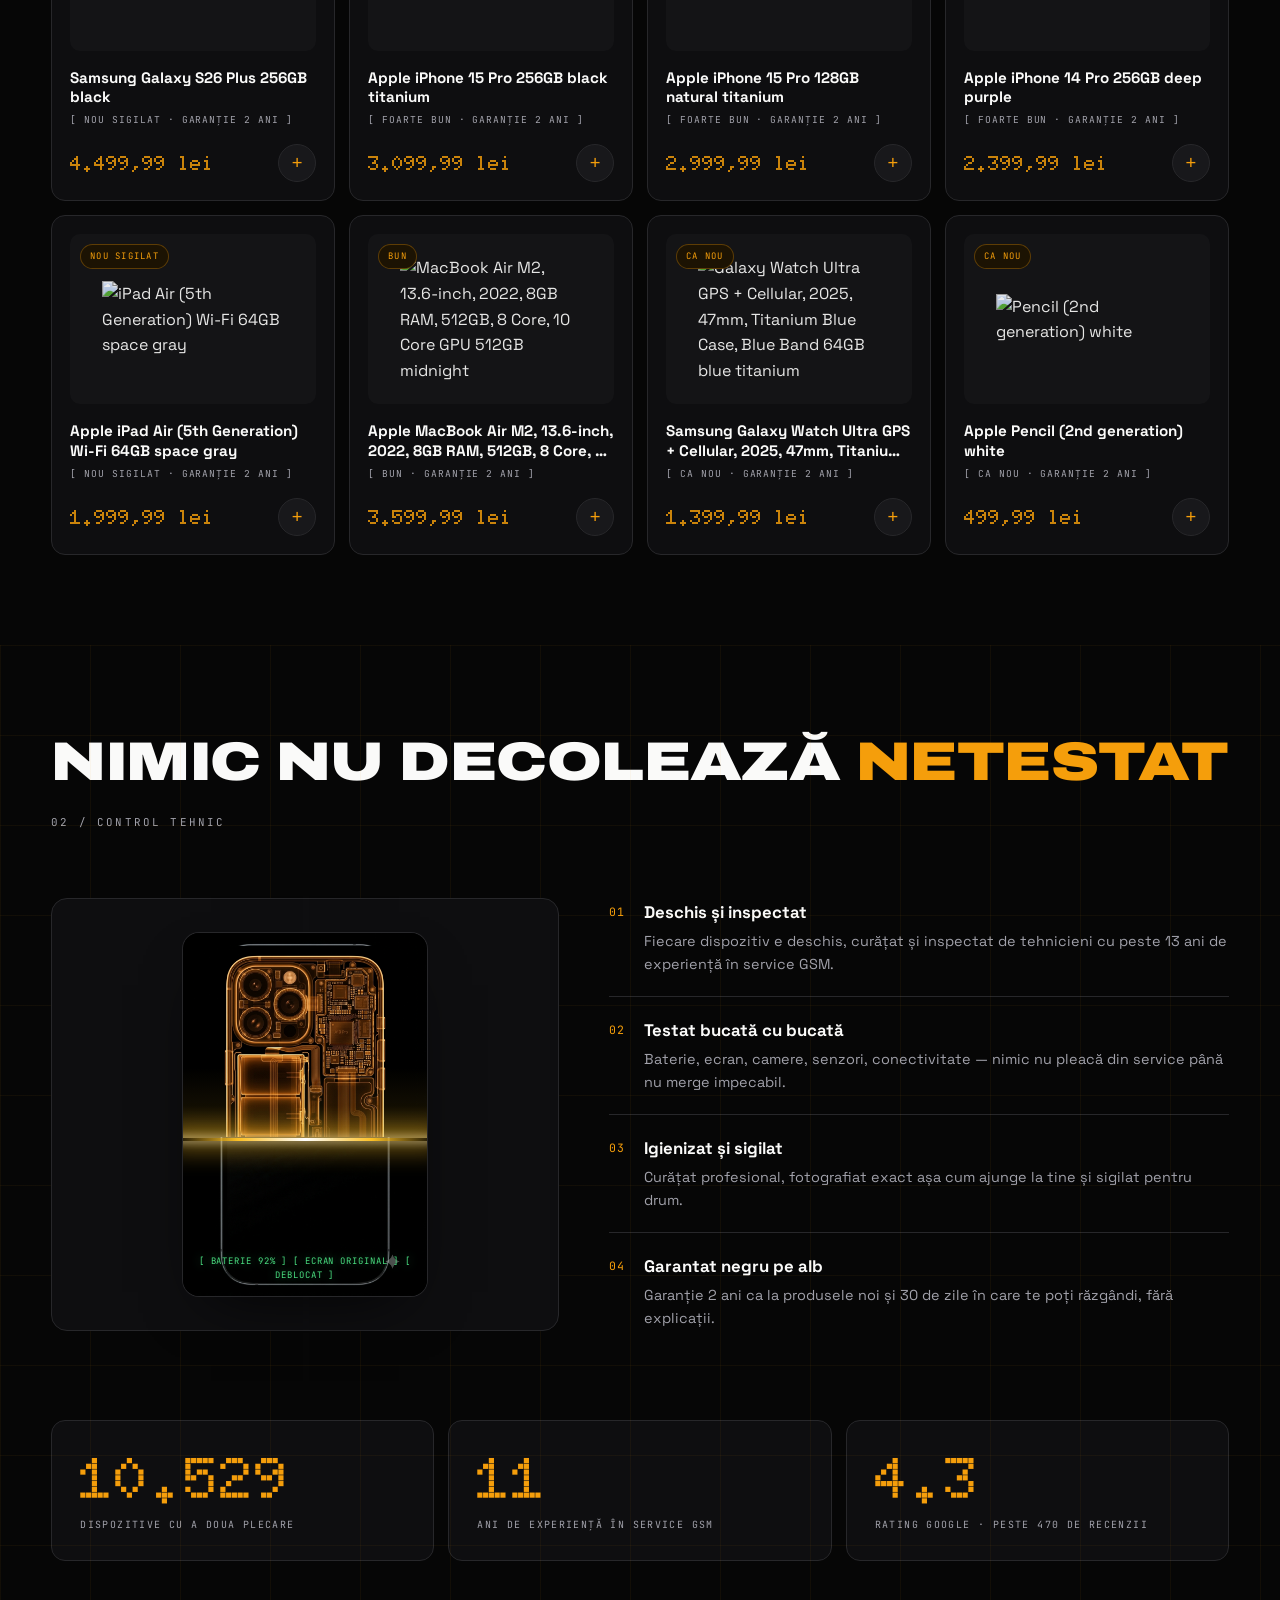
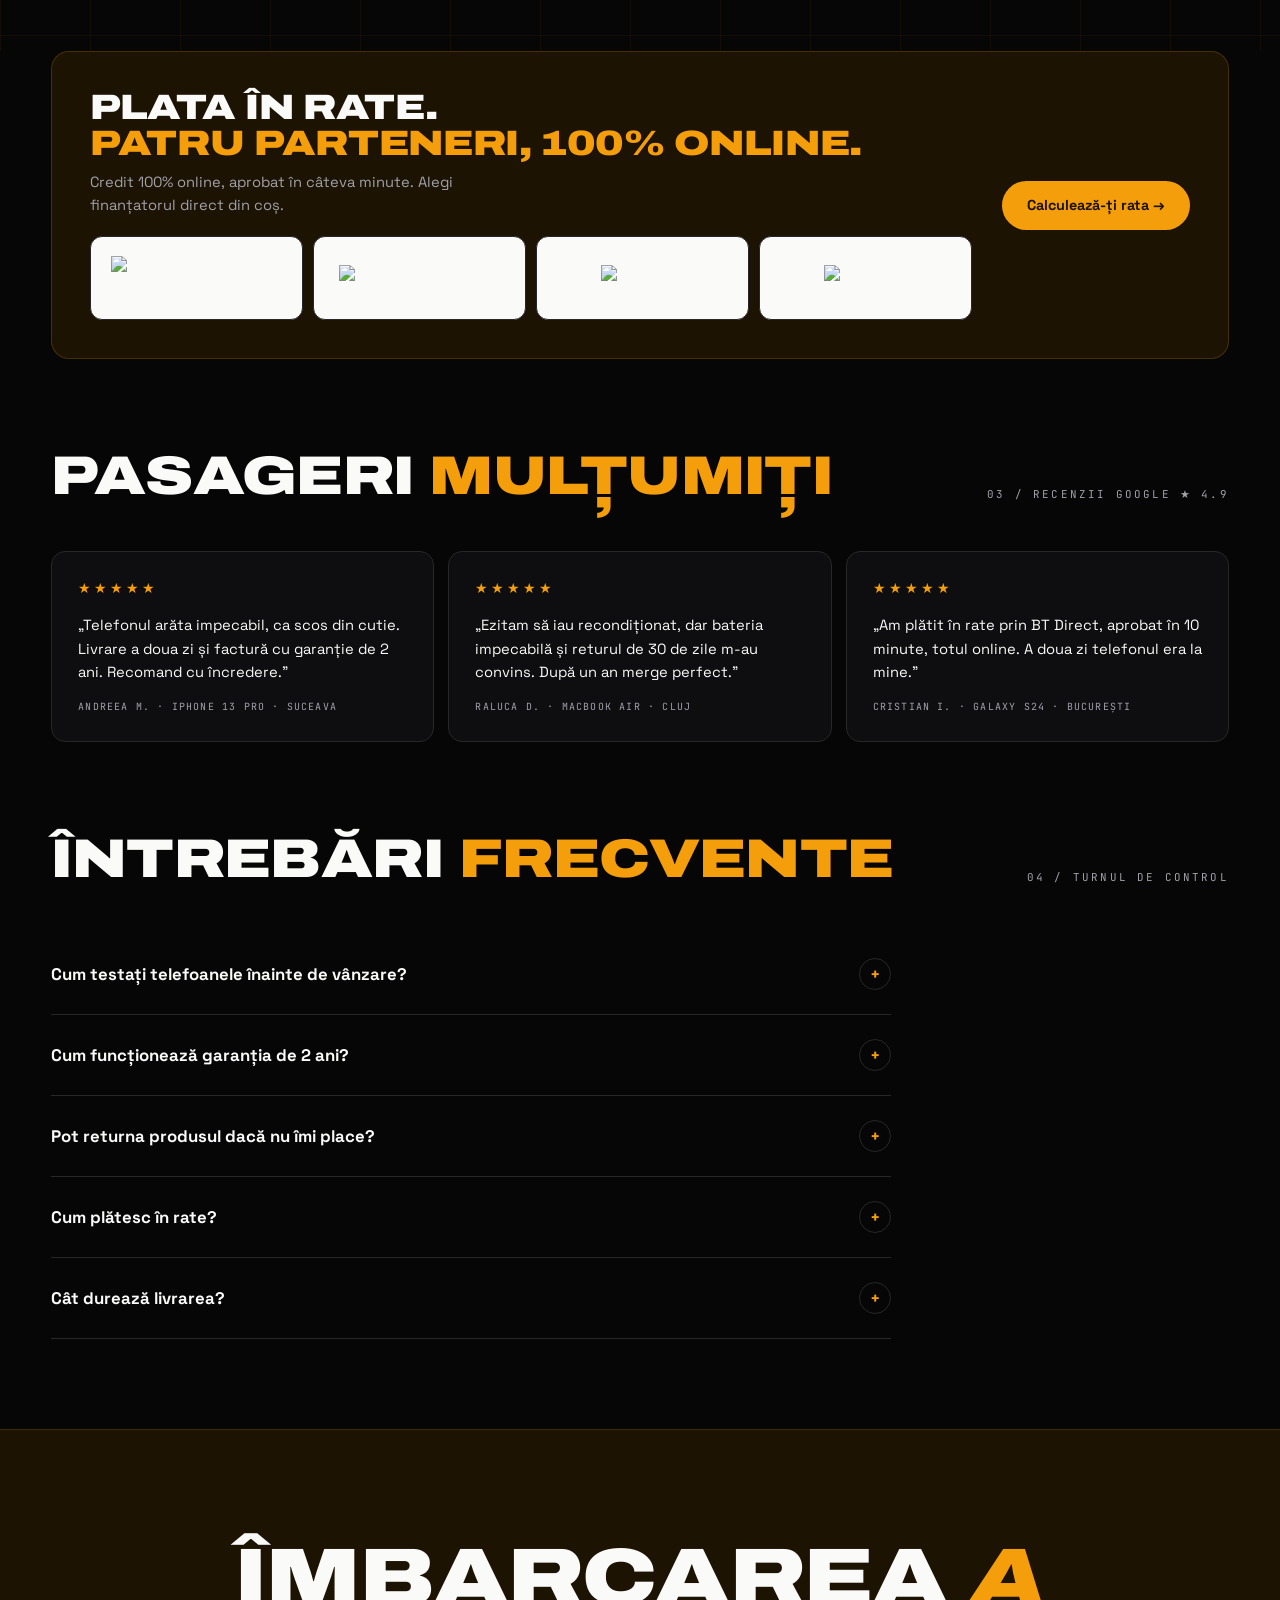
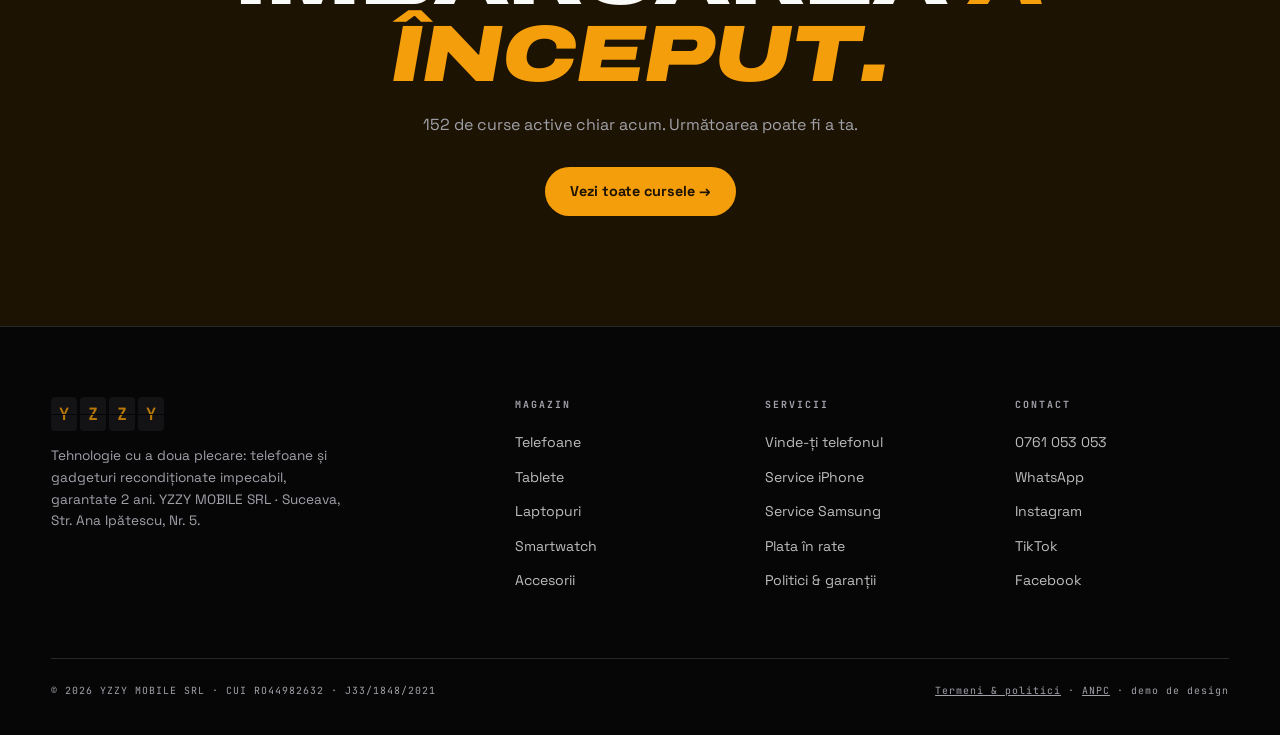
==== commit 5333edc2: "Control tehnic: efect de tomografie X-ray pe iPhone (scan reveal + revenire)" ====
--- a/index.html
+++ b/index.html
@@ -36,6 +36,16 @@
 @media(max-width:900px){.test-wrap{grid-template-columns:1fr}}
 .test-visual{background:var(--carbune);border:1px solid var(--linie);border-radius:16px;padding:34px;display:grid;place-items:center;position:relative}
 .test-visual img{max-height:300px;filter:brightness(.95)}
+/* ---------- tomografie X-ray ---------- */
+.xray-scan{position:relative;width:min(244px,62vw);aspect-ratio:848/1264;border-radius:16px;overflow:hidden;background:#060606;cursor:pointer;box-shadow:0 0 0 1px var(--linie),0 24px 60px -28px rgba(0,0,0,.9)}
+.xray-scan img{position:absolute!important;inset:0;width:100%;height:100%;max-height:none!important;object-fit:cover;filter:none!important;user-select:none;-webkit-user-drag:none}
+.xray-scan .xr-xray{clip-path:inset(0 0 100% 0);transform:scale(.93);transform-origin:center;will-change:clip-path}
+.xray-scan .xr-beam{position:absolute;left:0;right:0;height:70px;pointer-events:none;opacity:0;background:linear-gradient(to bottom,rgba(251,191,36,0),rgba(251,191,36,.07) 55%,rgba(251,191,36,.22));mix-blend-mode:screen}
+.xray-scan .xr-line{position:absolute;left:-5%;right:-5%;height:3px;opacity:0;pointer-events:none;background:linear-gradient(90deg,transparent,var(--amber-aprins,#FBBF24),#fff,var(--amber-aprins,#FBBF24),transparent);box-shadow:0 0 26px 4px rgba(251,191,36,.9),0 0 8px 1px rgba(255,255,255,.7)}
+.xray-scan .xr-hud{position:absolute;bottom:14px;left:0;right:0;text-align:center;font-size:.56rem;letter-spacing:.1em;color:var(--verde);opacity:0;transition:opacity .4s;text-shadow:0 0 10px rgba(74,222,128,.5);pointer-events:none}
+.xray-scan.on .xr-hud{opacity:1}
+.xray-scan .xr-hint{position:absolute;top:12px;right:12px;font-family:var(--f-mono);font-size:.5rem;letter-spacing:.14em;color:var(--gri);opacity:.55;pointer-events:none;transition:opacity .3s}
+.xray-scan.on .xr-hint{opacity:0}
 .test-steps{display:flex;flex-direction:column;gap:0}
 .tstep{display:flex;gap:18px;padding:20px 0;border-bottom:1px solid var(--linie)}
 .tstep:last-child{border-bottom:none}
@@ -117,9 +127,15 @@
     <span class="sec-num">02 / CONTROL TEHNIC</span>
   </div>
   <div class="test-wrap">
-    <div class="test-visual scan" id="scanBox">
-      <img id="scanImg" src="" alt="Telefon în control tehnic">
-      <span class="mono" style="position:absolute;bottom:16px;left:20px;font-size:.6rem;color:var(--verde)" id="scanTags"></span>
+    <div class="test-visual" id="scanBox">
+      <div class="xray-scan" id="xrayScan" title="Scanare tomografică">
+        <img class="xr-base" src="assets/iphone17-front.png?v=1" alt="iPhone în control tehnic">
+        <img class="xr-xray" src="assets/iphone17-xray.png?v=1" alt="Tomografie internă a dispozitivului" aria-hidden="true">
+        <div class="xr-beam"></div>
+        <div class="xr-line"></div>
+        <span class="xr-hud mono" id="scanTags"></span>
+        <span class="xr-hint">SCAN ↺</span>
+      </div>
     </div>
     <div>
       <div class="test-steps">
@@ -226,16 +242,50 @@
 bindAddButtons(newGrid);
 initSpotlight(newGrid);
 
-// control tehnic: scanare pe un produs real
-const scanP=P.find(p=>p.cat==='telefoane');
-document.getElementById('scanImg').src=scanP.imgs[0];
-const scanBox=document.getElementById('scanBox'),scanTags=document.getElementById('scanTags');
-const sio=new IntersectionObserver(es=>es.forEach(e=>{
-  if(!e.isIntersecting)return;sio.unobserve(e.target);
-  scanBox.classList.add('scanning');
-  setTimeout(()=>{scanTags.textContent='[ BATERIE OK ] [ ECRAN OK ] [ DEBLOCAT ]'},900);
-}),{threshold:.5});
-sio.observe(scanBox);
+// control tehnic: tomografie X-ray (scanare → dezvăluie internele → revine la poză)
+(function(){
+  const wrap=document.getElementById('xrayScan');
+  if(!wrap)return;
+  const xray=wrap.querySelector('.xr-xray'),line=wrap.querySelector('.xr-line'),beam=wrap.querySelector('.xr-beam'),hud=document.getElementById('scanTags');
+  if(hud)hud.textContent='[ BATERIE 92% ]  [ ECRAN ORIGINAL ]  [ DEBLOCAT ]';
+  const DOWN=1750,HOLD=1300,UP=1050,GAP=1700; // ms
+  const reduce=window.matchMedia&&window.matchMedia('(prefers-reduced-motion: reduce)').matches;
+  const ease=t=>t<.5?2*t*t:1-Math.pow(-2*t+2,2)/2;
+  let running=false,autoLoop=true;
+  function setP(p){ // p:0..1 = fracțiune dezvăluită de sus în jos
+    xray.style.clipPath='inset(0 0 '+((1-p)*100).toFixed(2)+'% 0)';
+    const y=p*100;
+    line.style.top=y+'%';
+    beam.style.top='calc('+y+'% - 70px)';
+  }
+  function run(){
+    if(running)return;running=true;
+    wrap.classList.add('on');
+    line.style.opacity='1';beam.style.opacity='1';
+    const t0=performance.now();
+    (function down(){
+      const t=Math.min(1,(performance.now()-t0)/DOWN);setP(ease(t));
+      if(t<1){requestAnimationFrame(down);}
+      else{setTimeout(()=>{
+        const t1=performance.now();
+        (function up(){
+          const t=Math.min(1,(performance.now()-t1)/UP);setP(1-ease(t));
+          if(t<1){requestAnimationFrame(up);}
+          else{line.style.opacity='0';beam.style.opacity='0';wrap.classList.remove('on');running=false;
+            if(autoLoop)setTimeout(run,GAP);}
+        })();
+      },HOLD);}
+    })();
+  }
+  setP(0);
+  if(reduce){ // fără mișcare: arată direct tomografia, fără buclă
+    setP(1);wrap.classList.add('on');autoLoop=false;
+  }else{
+    const io=new IntersectionObserver(es=>es.forEach(e=>{if(e.isIntersecting){io.unobserve(e.target);run();}}),{threshold:.45});
+    io.observe(wrap);
+  }
+  wrap.addEventListener('click',()=>{if(!running){autoLoop=true;run();}});
+})();
 
 // FAQ
 document.querySelectorAll('.faq-q').forEach(btn=>btn.addEventListener('click',()=>{
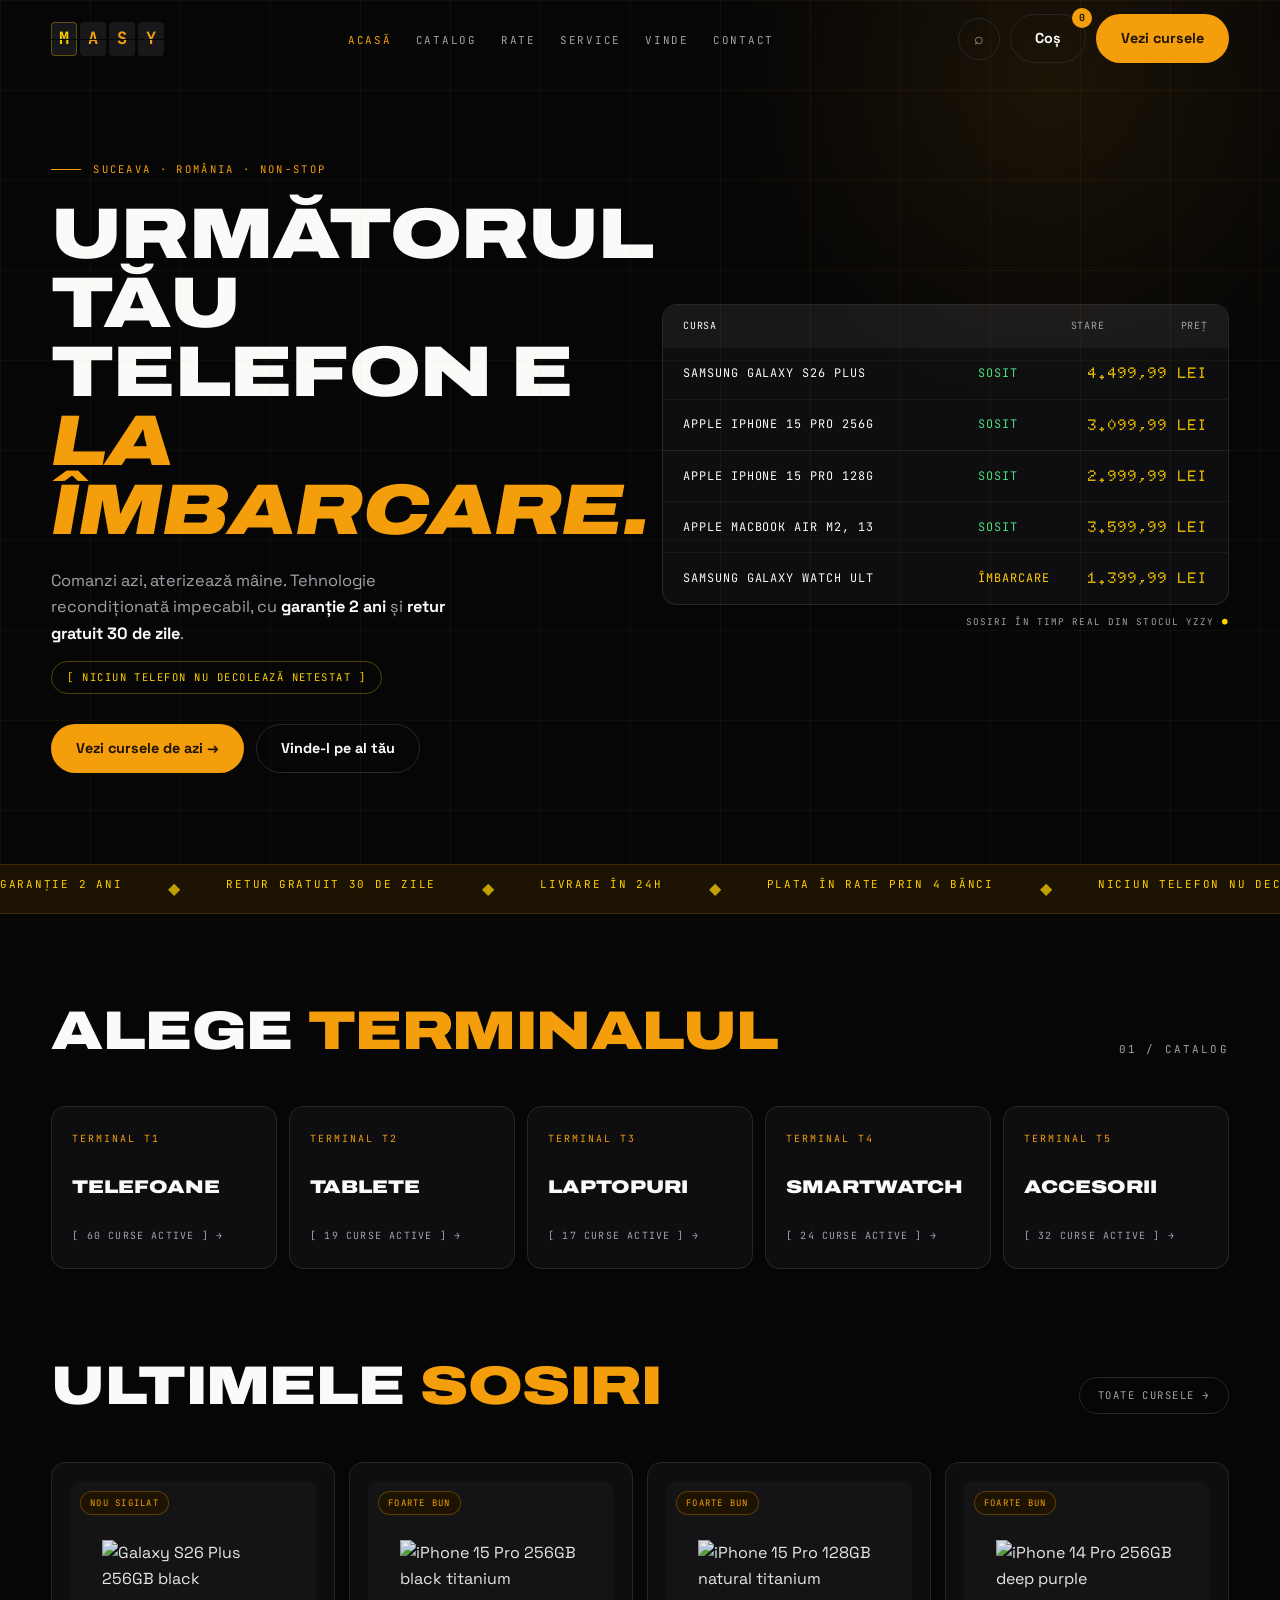
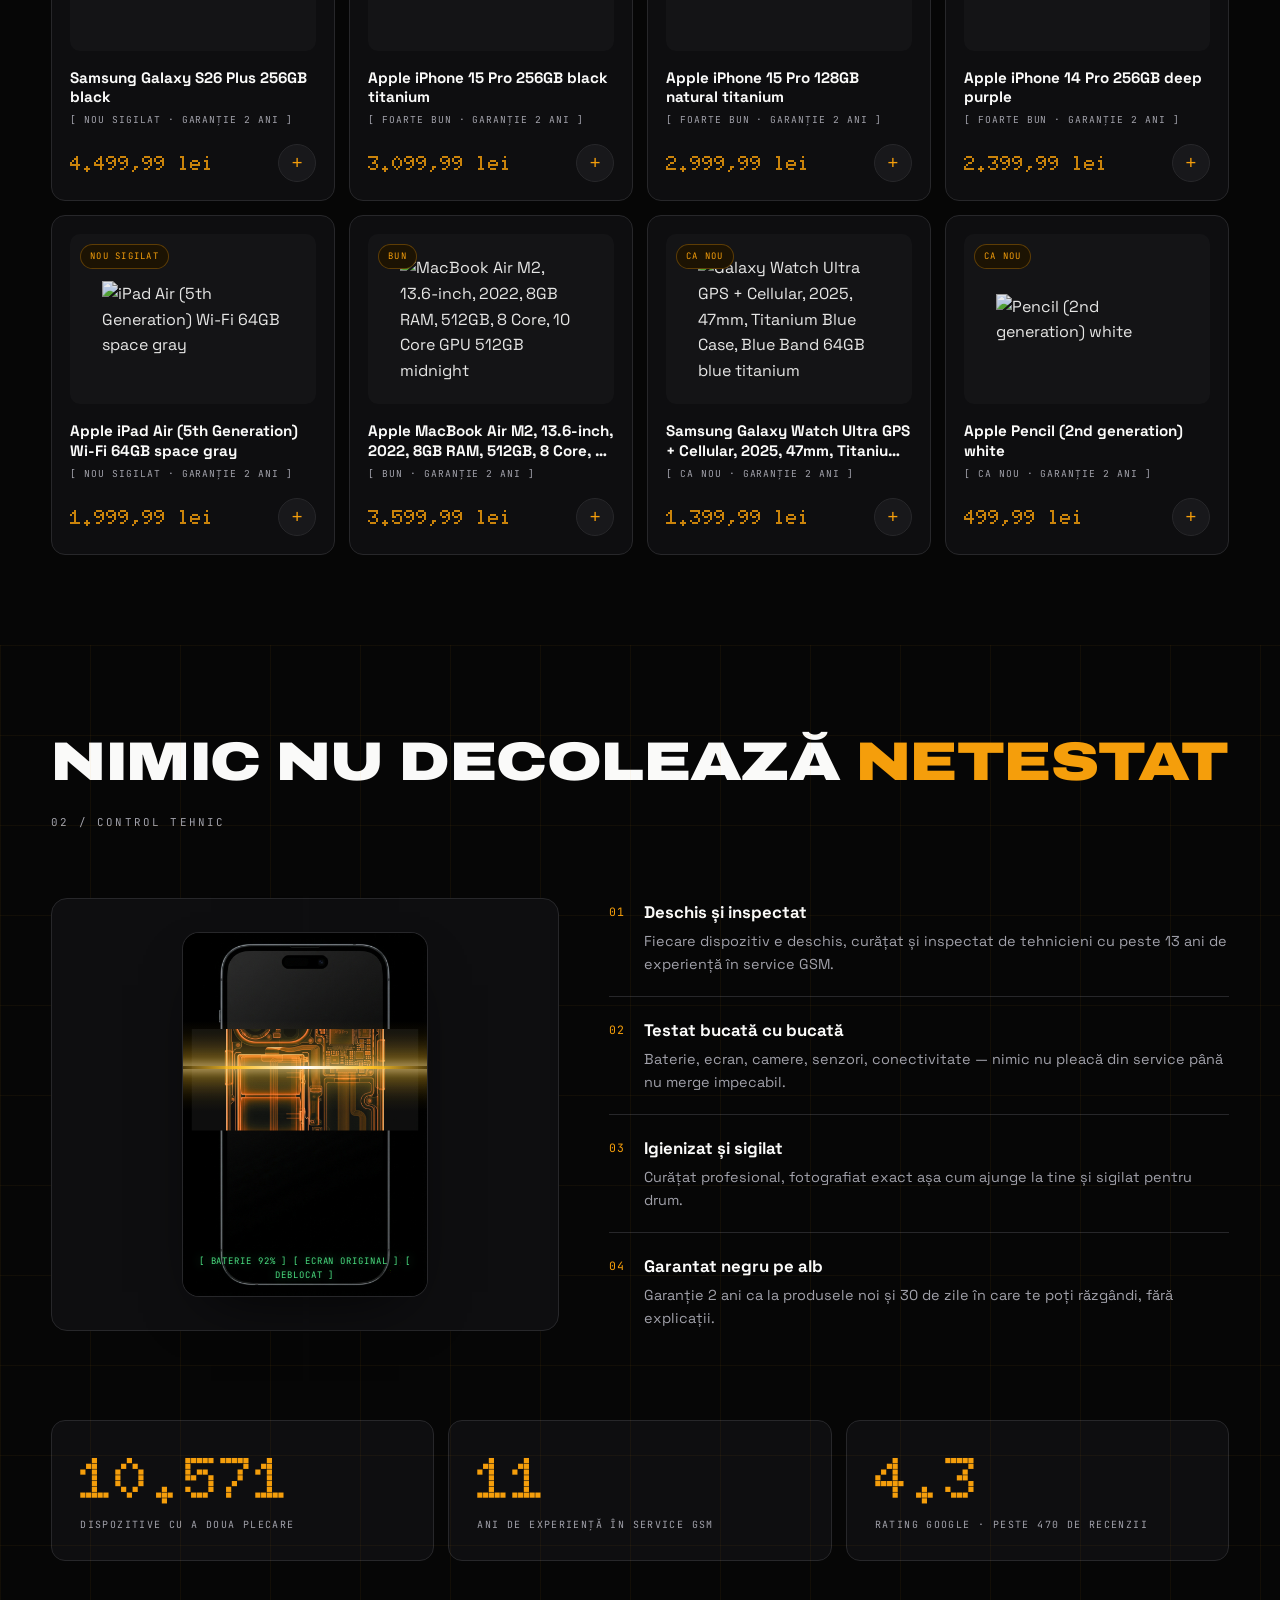
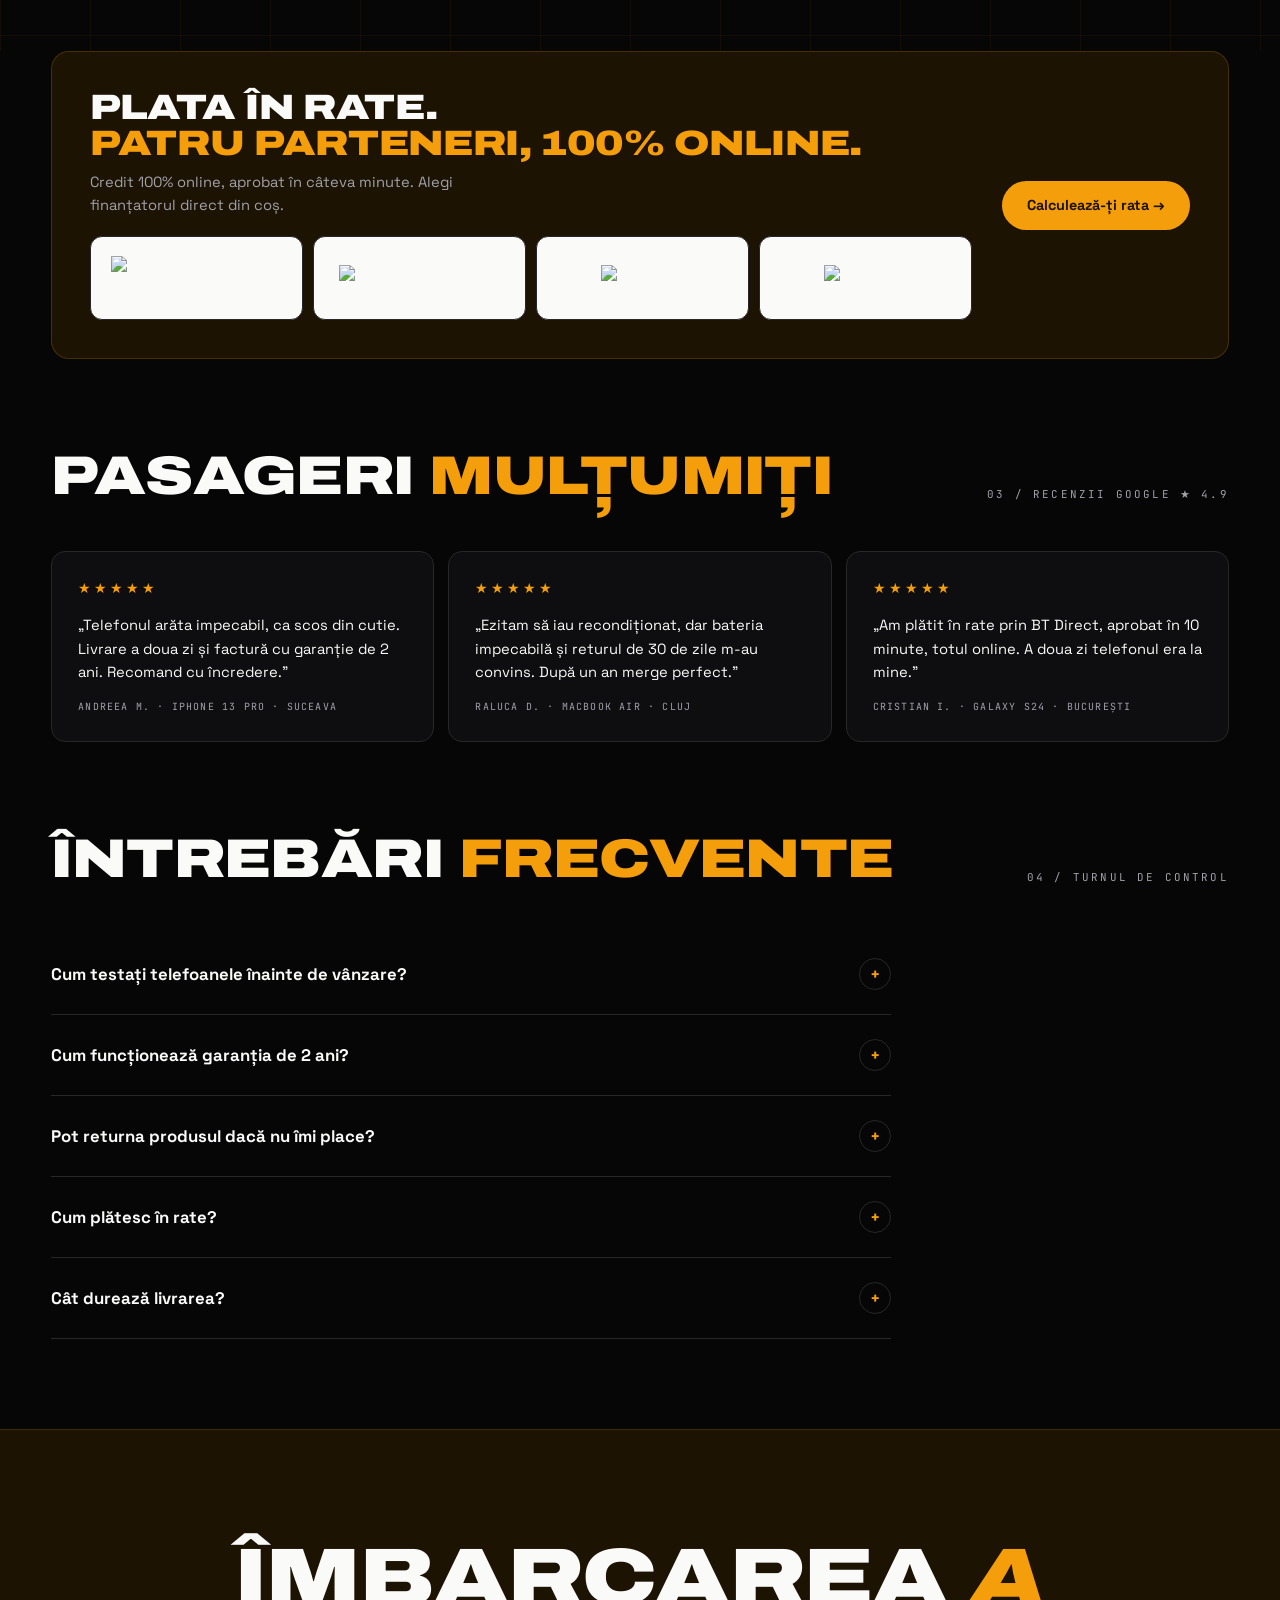
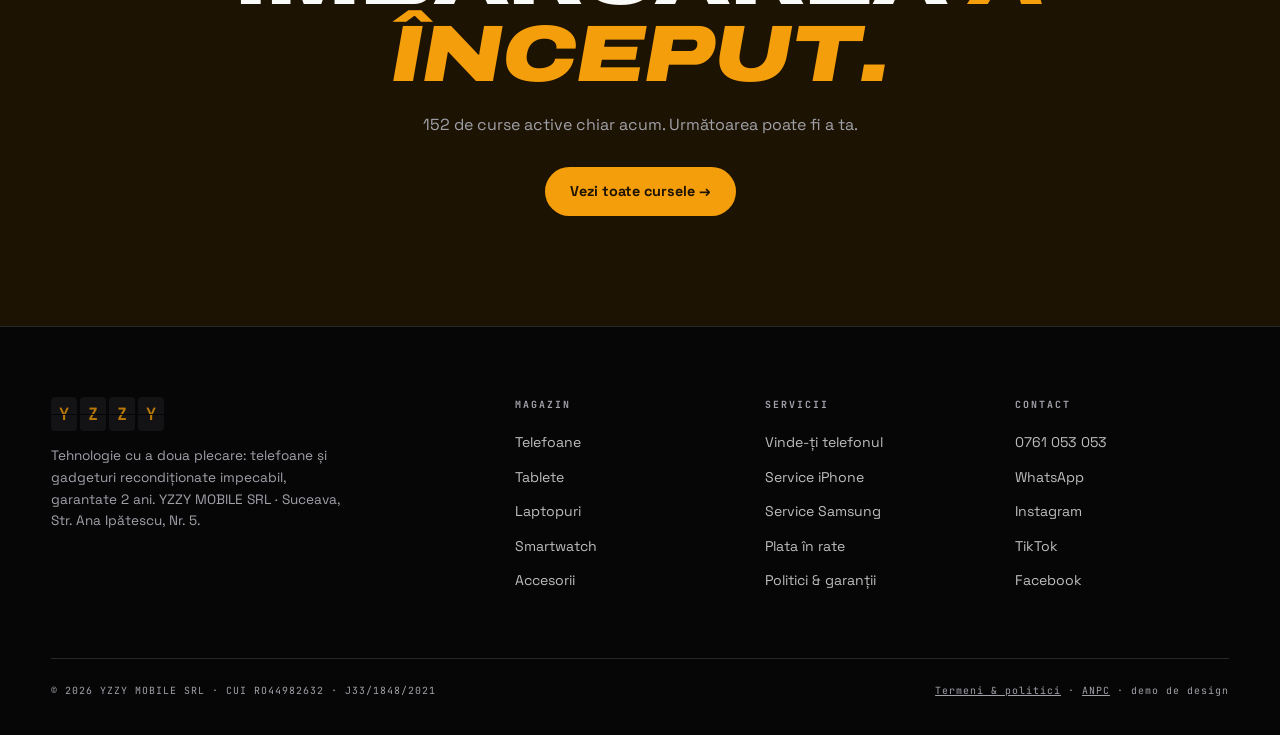
==== commit 73684632: "X-ray: bandă mobilă asimetrică (3cm față/2cm spate) + JPG nou flipat (camere pe dreapta)" ====
--- a/index.html
+++ b/index.html
@@ -39,8 +39,8 @@
 /* ---------- tomografie X-ray ---------- */
 .xray-scan{position:relative;width:min(244px,62vw);aspect-ratio:848/1264;border-radius:16px;overflow:hidden;background:#060606;cursor:pointer;box-shadow:0 0 0 1px var(--linie),0 24px 60px -28px rgba(0,0,0,.9)}
 .xray-scan img{position:absolute!important;inset:0;width:100%;height:100%;max-height:none!important;object-fit:cover;filter:none!important;user-select:none;-webkit-user-drag:none}
-.xray-scan .xr-xray{clip-path:inset(0 0 100% 0);transform:scale(.93);transform-origin:center;will-change:clip-path}
-.xray-scan .xr-beam{position:absolute;left:0;right:0;height:70px;pointer-events:none;opacity:0;background:linear-gradient(to bottom,rgba(251,191,36,0),rgba(251,191,36,.07) 55%,rgba(251,191,36,.22));mix-blend-mode:screen}
+.xray-scan .xr-xray{clip-path:inset(0 0 100% 0);transform:scale(-.93,.93);transform-origin:center;will-change:clip-path}
+.xray-scan .xr-beam{position:absolute;left:0;right:0;height:90px;pointer-events:none;opacity:0;background:linear-gradient(to bottom,rgba(251,191,36,0),rgba(251,191,36,.18) 50%,rgba(251,191,36,0));mix-blend-mode:screen}
 .xray-scan .xr-line{position:absolute;left:-5%;right:-5%;height:3px;opacity:0;pointer-events:none;background:linear-gradient(90deg,transparent,var(--amber-aprins,#FBBF24),#fff,var(--amber-aprins,#FBBF24),transparent);box-shadow:0 0 26px 4px rgba(251,191,36,.9),0 0 8px 1px rgba(255,255,255,.7)}
 .xray-scan .xr-hud{position:absolute;bottom:14px;left:0;right:0;text-align:center;font-size:.56rem;letter-spacing:.1em;color:var(--verde);opacity:0;transition:opacity .4s;text-shadow:0 0 10px rgba(74,222,128,.5);pointer-events:none}
 .xray-scan.on .xr-hud{opacity:1}
@@ -129,8 +129,8 @@
   <div class="test-wrap">
     <div class="test-visual" id="scanBox">
       <div class="xray-scan" id="xrayScan" title="Scanare tomografică">
-        <img class="xr-base" src="assets/iphone17-front.png?v=1" alt="iPhone în control tehnic">
-        <img class="xr-xray" src="assets/iphone17-xray.png?v=1" alt="Tomografie internă a dispozitivului" aria-hidden="true">
+        <img class="xr-base" src="assets/iphone17-front.jpg?v=2" alt="iPhone în control tehnic">
+        <img class="xr-xray" src="assets/iphone17-xray.jpg?v=2" alt="Tomografie internă a dispozitivului" aria-hidden="true">
         <div class="xr-beam"></div>
         <div class="xr-line"></div>
         <span class="xr-hud mono" id="scanTags"></span>
@@ -242,44 +242,50 @@
 bindAddButtons(newGrid);
 initSpotlight(newGrid);
 
-// control tehnic: tomografie X-ray (scanare → dezvăluie internele → revine la poză)
+// control tehnic: tomografie X-ray — fereastră mobilă de expunere, asimetrică pe direcția de mers
 (function(){
   const wrap=document.getElementById('xrayScan');
   if(!wrap)return;
   const xray=wrap.querySelector('.xr-xray'),line=wrap.querySelector('.xr-line'),beam=wrap.querySelector('.xr-beam'),hud=document.getElementById('scanTags');
   if(hud)hud.textContent='[ BATERIE 92% ]  [ ECRAN ORIGINAL ]  [ DEBLOCAT ]';
-  const DOWN=1750,HOLD=1300,UP=1050,GAP=1700; // ms
+  // fereastra X-ray vizibilă doar în jurul liniei: ~3cm înaintea ei + ~2cm în spate (din înălțimea telefonului)
+  const AHEAD=0.18, BEHIND=0.12;
+  const SWEEP=2000, GAP=1400; // ms per cursă, pauză între cicluri
   const reduce=window.matchMedia&&window.matchMedia('(prefers-reduced-motion: reduce)').matches;
   const ease=t=>t<.5?2*t*t:1-Math.pow(-2*t+2,2)/2;
+  const clamp=v=>v<0?0:v>1?1:v;
   let running=false,autoLoop=true;
-  function setP(p){ // p:0..1 = fracțiune dezvăluită de sus în jos
-    xray.style.clipPath='inset(0 0 '+((1-p)*100).toFixed(2)+'% 0)';
-    const y=p*100;
-    line.style.top=y+'%';
-    beam.style.top='calc('+y+'% - 70px)';
+  function setBand(y,dir){ // y = poziția liniei (fracț. 0..1), dir +1 jos / -1 sus
+    let a,b; // marginile benzii, fracțiuni de sus în jos
+    if(dir>0){a=y-BEHIND;b=y+AHEAD;}else{a=y-AHEAD;b=y+BEHIND;}
+    const top=(clamp(a)*100).toFixed(2), bot=(clamp(1-b)*100).toFixed(2);
+    xray.style.clipPath='inset('+top+'% 0 '+bot+'% 0)';
+    line.style.top=(y*100).toFixed(2)+'%';
+    beam.style.top='calc('+(y*100).toFixed(2)+'% - 45px)';
   }
-  function run(){
+  function sweep(from,to,dir){
+    return new Promise(res=>{
+      const t0=performance.now();
+      (function step(){
+        const t=Math.min(1,(performance.now()-t0)/SWEEP);
+        setBand(from+(to-from)*ease(t),dir);
+        if(t<1)requestAnimationFrame(step); else res();
+      })();
+    });
+  }
+  async function run(){
     if(running)return;running=true;
-    wrap.classList.add('on');
-    line.style.opacity='1';beam.style.opacity='1';
-    const t0=performance.now();
-    (function down(){
-      const t=Math.min(1,(performance.now()-t0)/DOWN);setP(ease(t));
-      if(t<1){requestAnimationFrame(down);}
-      else{setTimeout(()=>{
-        const t1=performance.now();
-        (function up(){
-          const t=Math.min(1,(performance.now()-t1)/UP);setP(1-ease(t));
-          if(t<1){requestAnimationFrame(up);}
-          else{line.style.opacity='0';beam.style.opacity='0';wrap.classList.remove('on');running=false;
-            if(autoLoop)setTimeout(run,GAP);}
-        })();
-      },HOLD);}
-    })();
+    wrap.classList.add('on');line.style.opacity='1';beam.style.opacity='1';
+    await sweep(-AHEAD,1+BEHIND,+1);  // coboară: expune 3cm în față (jos) / 2cm în spate (sus)
+    await sweep(1+AHEAD,-BEHIND,-1);  // urcă: expune 3cm în față (sus) / 2cm în spate (jos)
+    line.style.opacity='0';beam.style.opacity='0';wrap.classList.remove('on');
+    setBand(-AHEAD,+1); // colapsat → rămâne doar poza din față (ecran)
+    running=false;
+    if(autoLoop)setTimeout(run,GAP);
   }
-  setP(0);
-  if(reduce){ // fără mișcare: arată direct tomografia, fără buclă
-    setP(1);wrap.classList.add('on');autoLoop=false;
+  setBand(-AHEAD,+1); // start: nimic expus, doar fața
+  if(reduce){ // fără mișcare: arată tomografia statică
+    xray.style.clipPath='inset(0 0 0 0)';wrap.classList.add('on');autoLoop=false;
   }else{
     const io=new IntersectionObserver(es=>es.forEach(e=>{if(e.isIntersecting){io.unobserve(e.target);run();}}),{threshold:.45});
     io.observe(wrap);
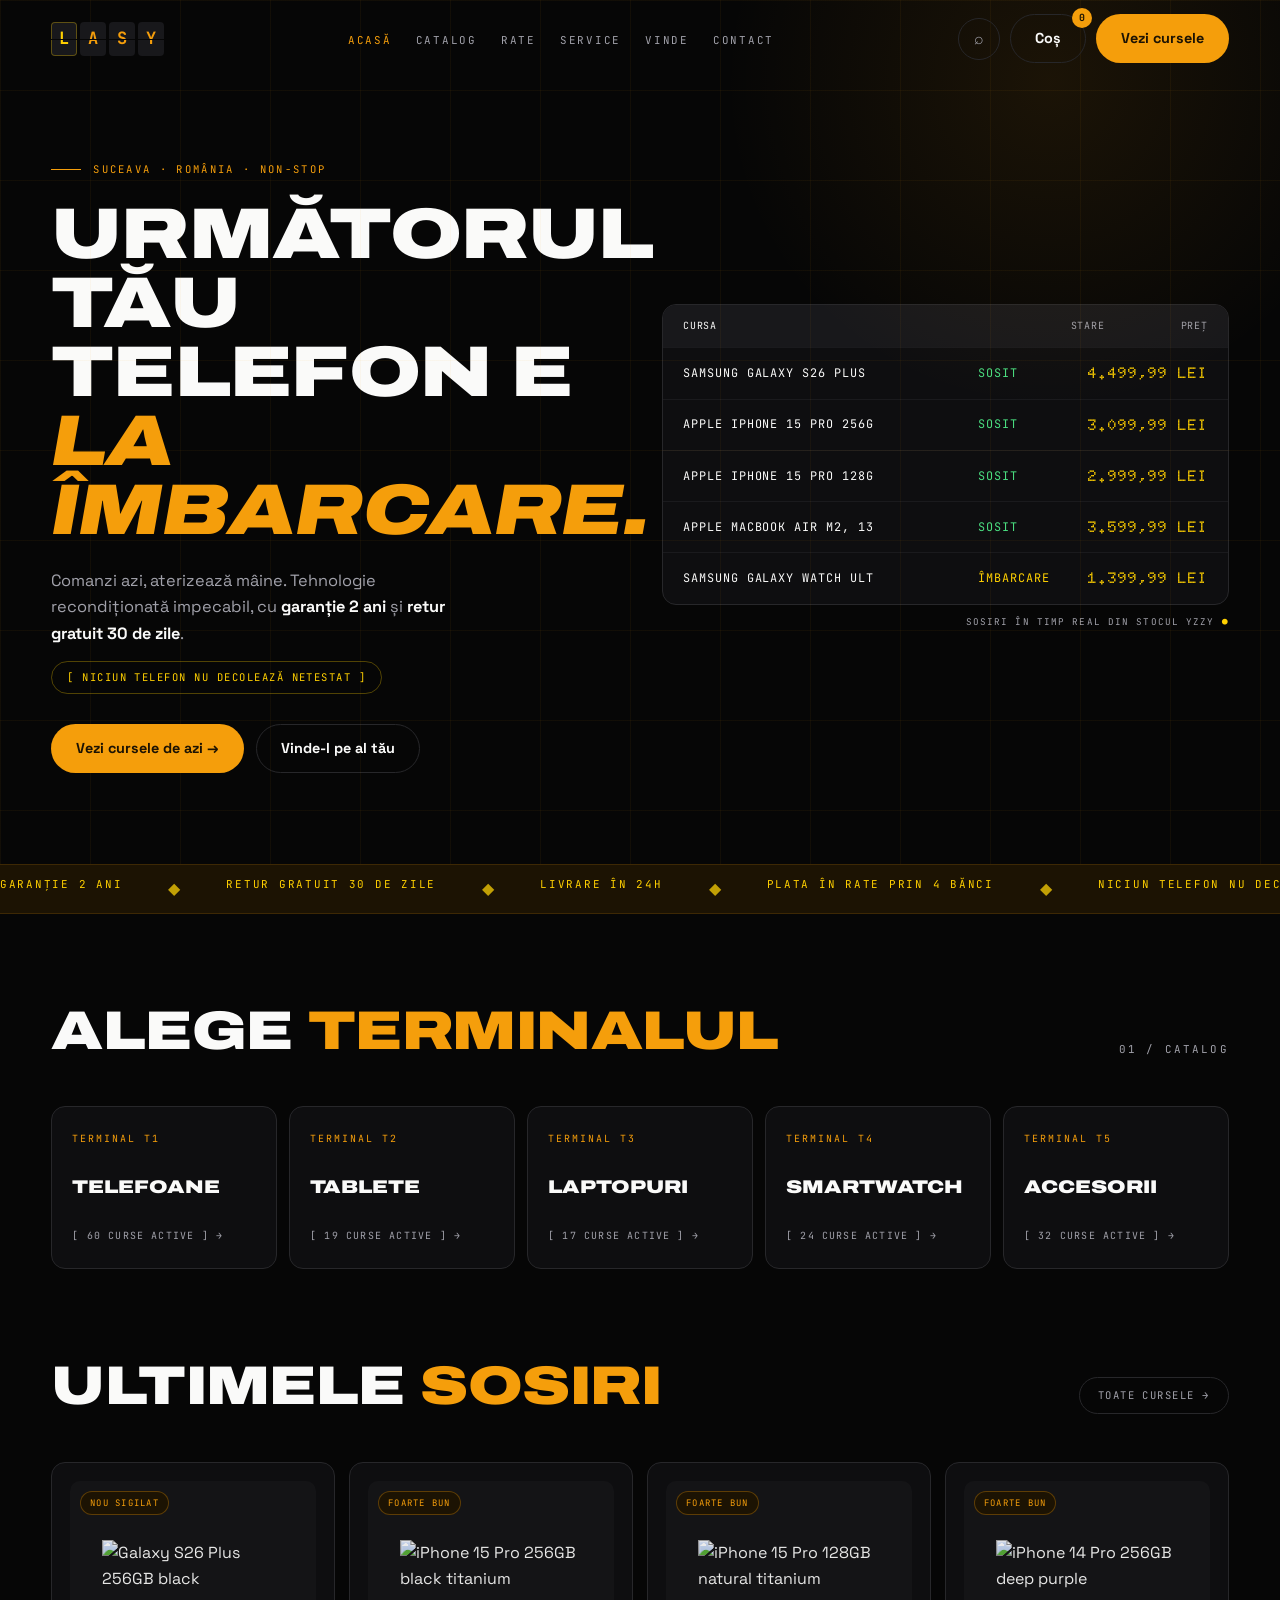
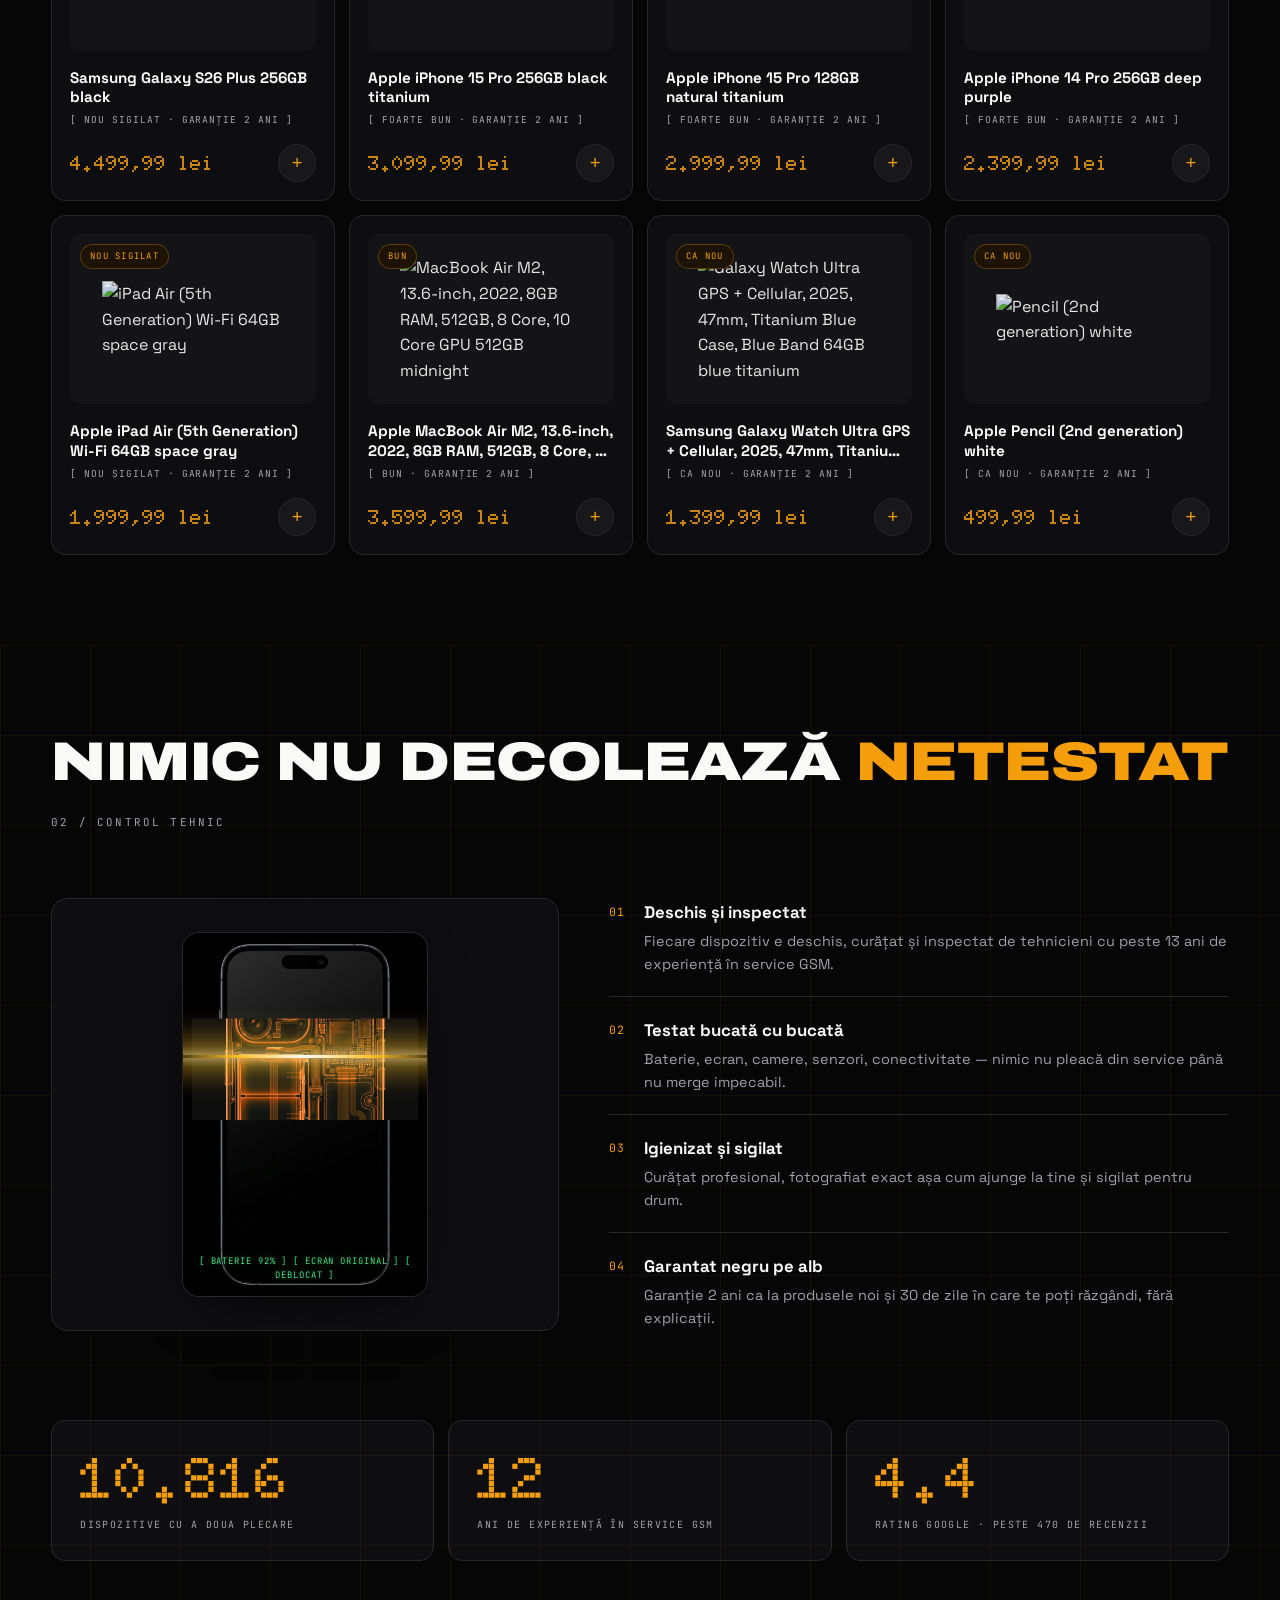
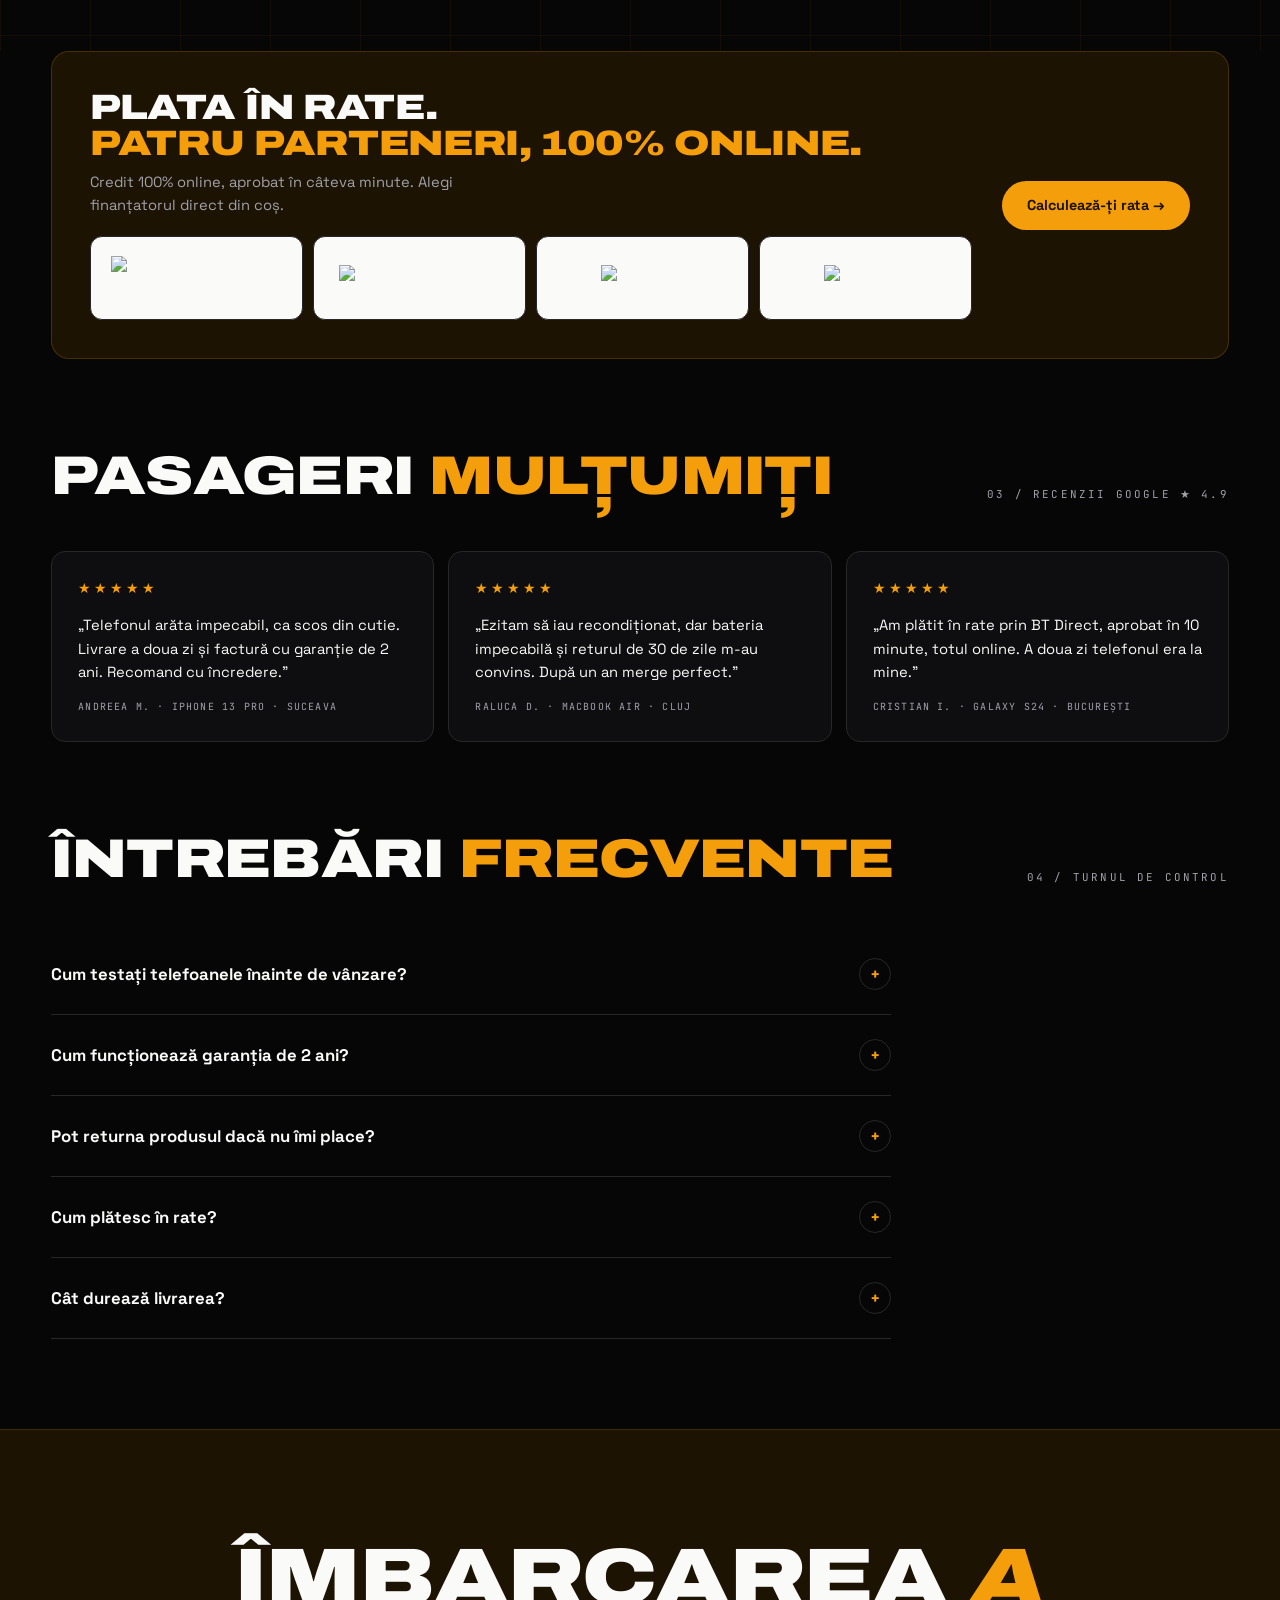
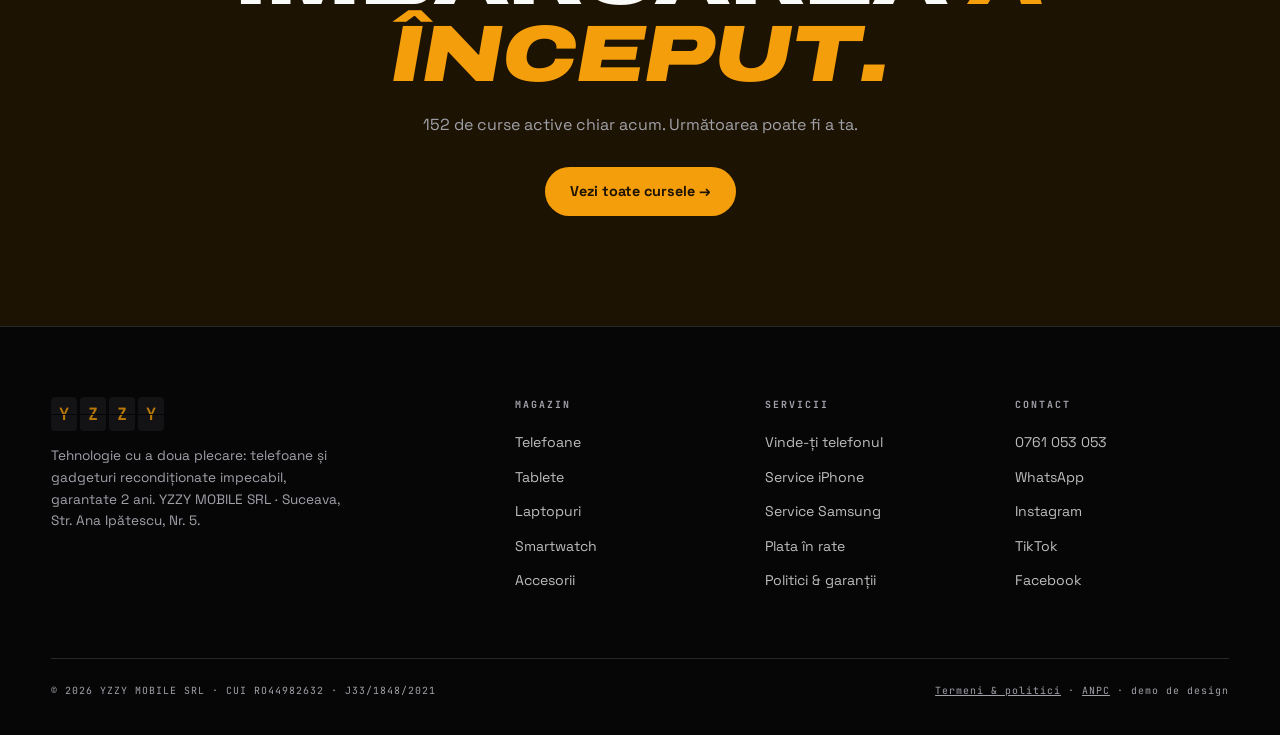
==== commit ab9e1853: "Bump cache-bust imagini X-ray la v=3 (forțează refetch xray)" ====
--- a/index.html
+++ b/index.html
@@ -129,8 +129,8 @@
   <div class="test-wrap">
     <div class="test-visual" id="scanBox">
       <div class="xray-scan" id="xrayScan" title="Scanare tomografică">
-        <img class="xr-base" src="assets/iphone17-front.jpg?v=2" alt="iPhone în control tehnic">
-        <img class="xr-xray" src="assets/iphone17-xray.jpg?v=2" alt="Tomografie internă a dispozitivului" aria-hidden="true">
+        <img class="xr-base" src="assets/iphone17-front.jpg?v=3" alt="iPhone în control tehnic">
+        <img class="xr-xray" src="assets/iphone17-xray.jpg?v=3" alt="Tomografie internă a dispozitivului" aria-hidden="true">
         <div class="xr-beam"></div>
         <div class="xr-line"></div>
         <span class="xr-hud mono" id="scanTags"></span>
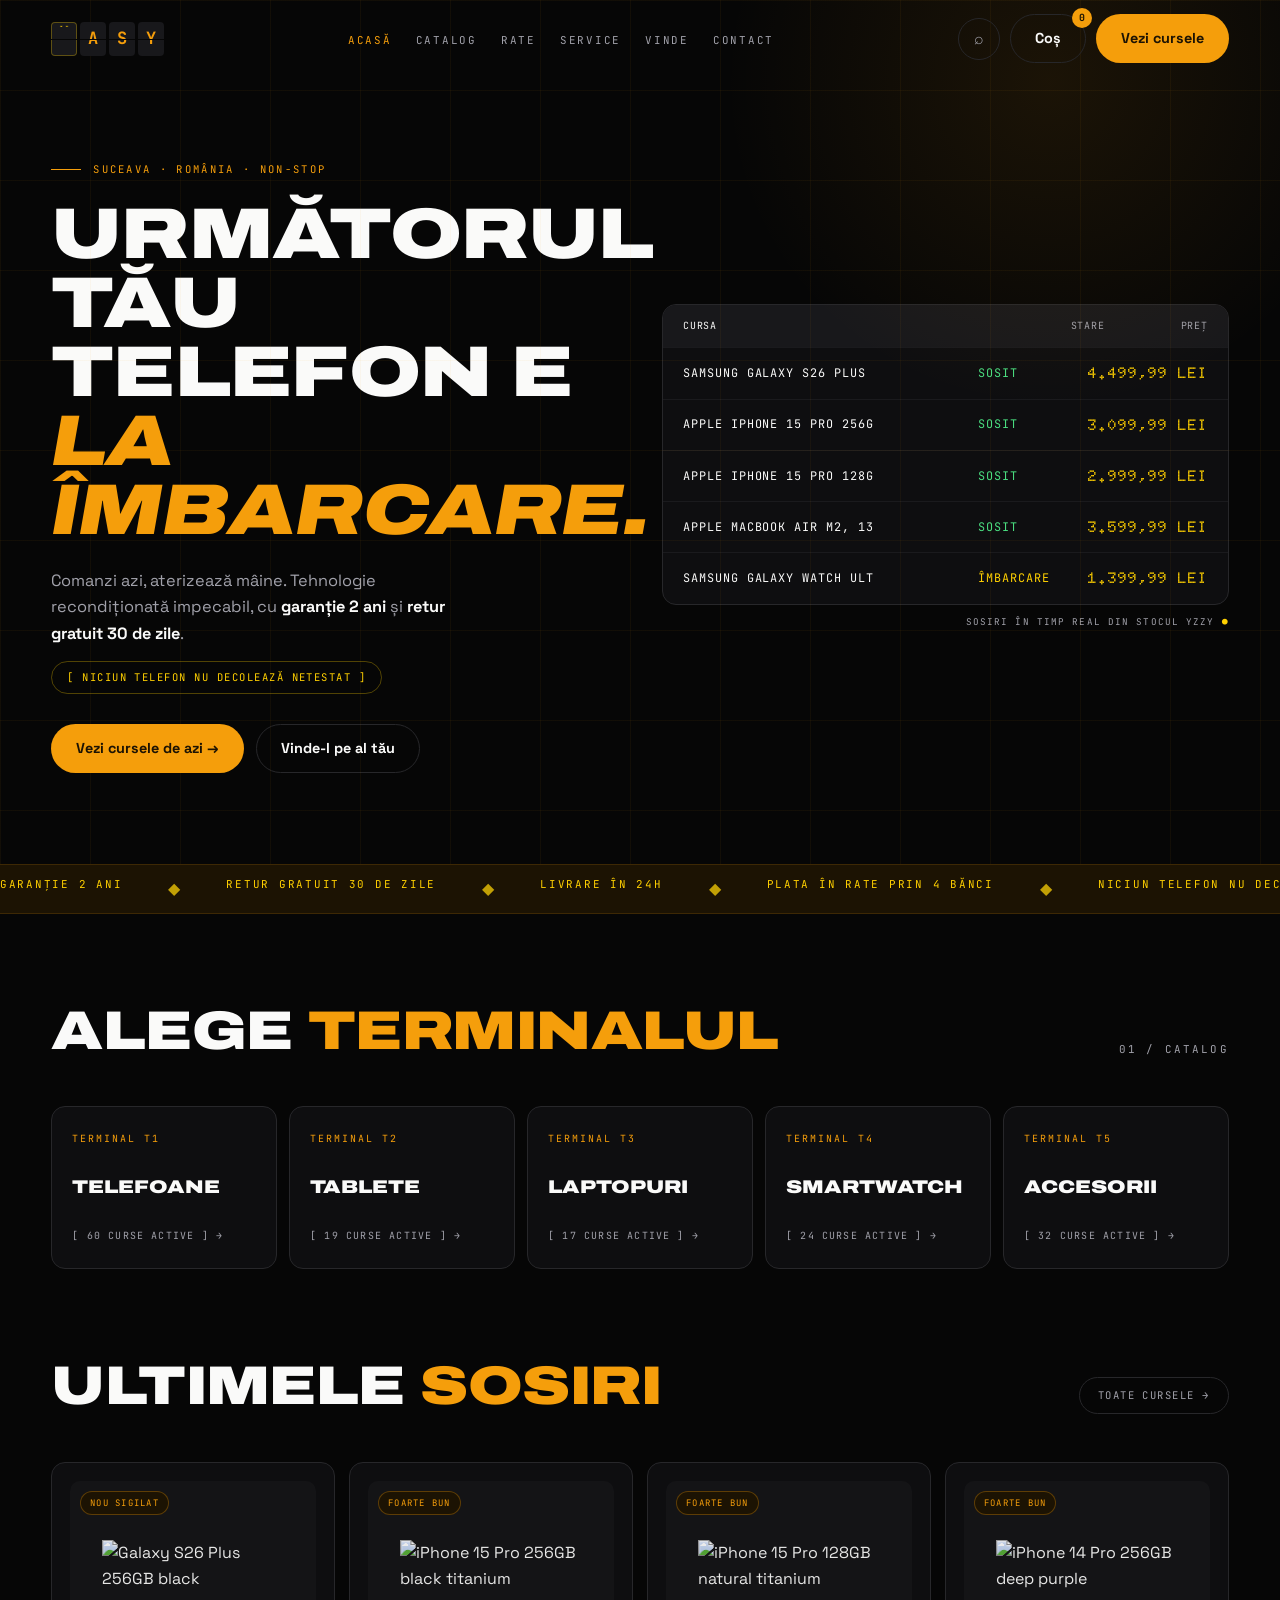
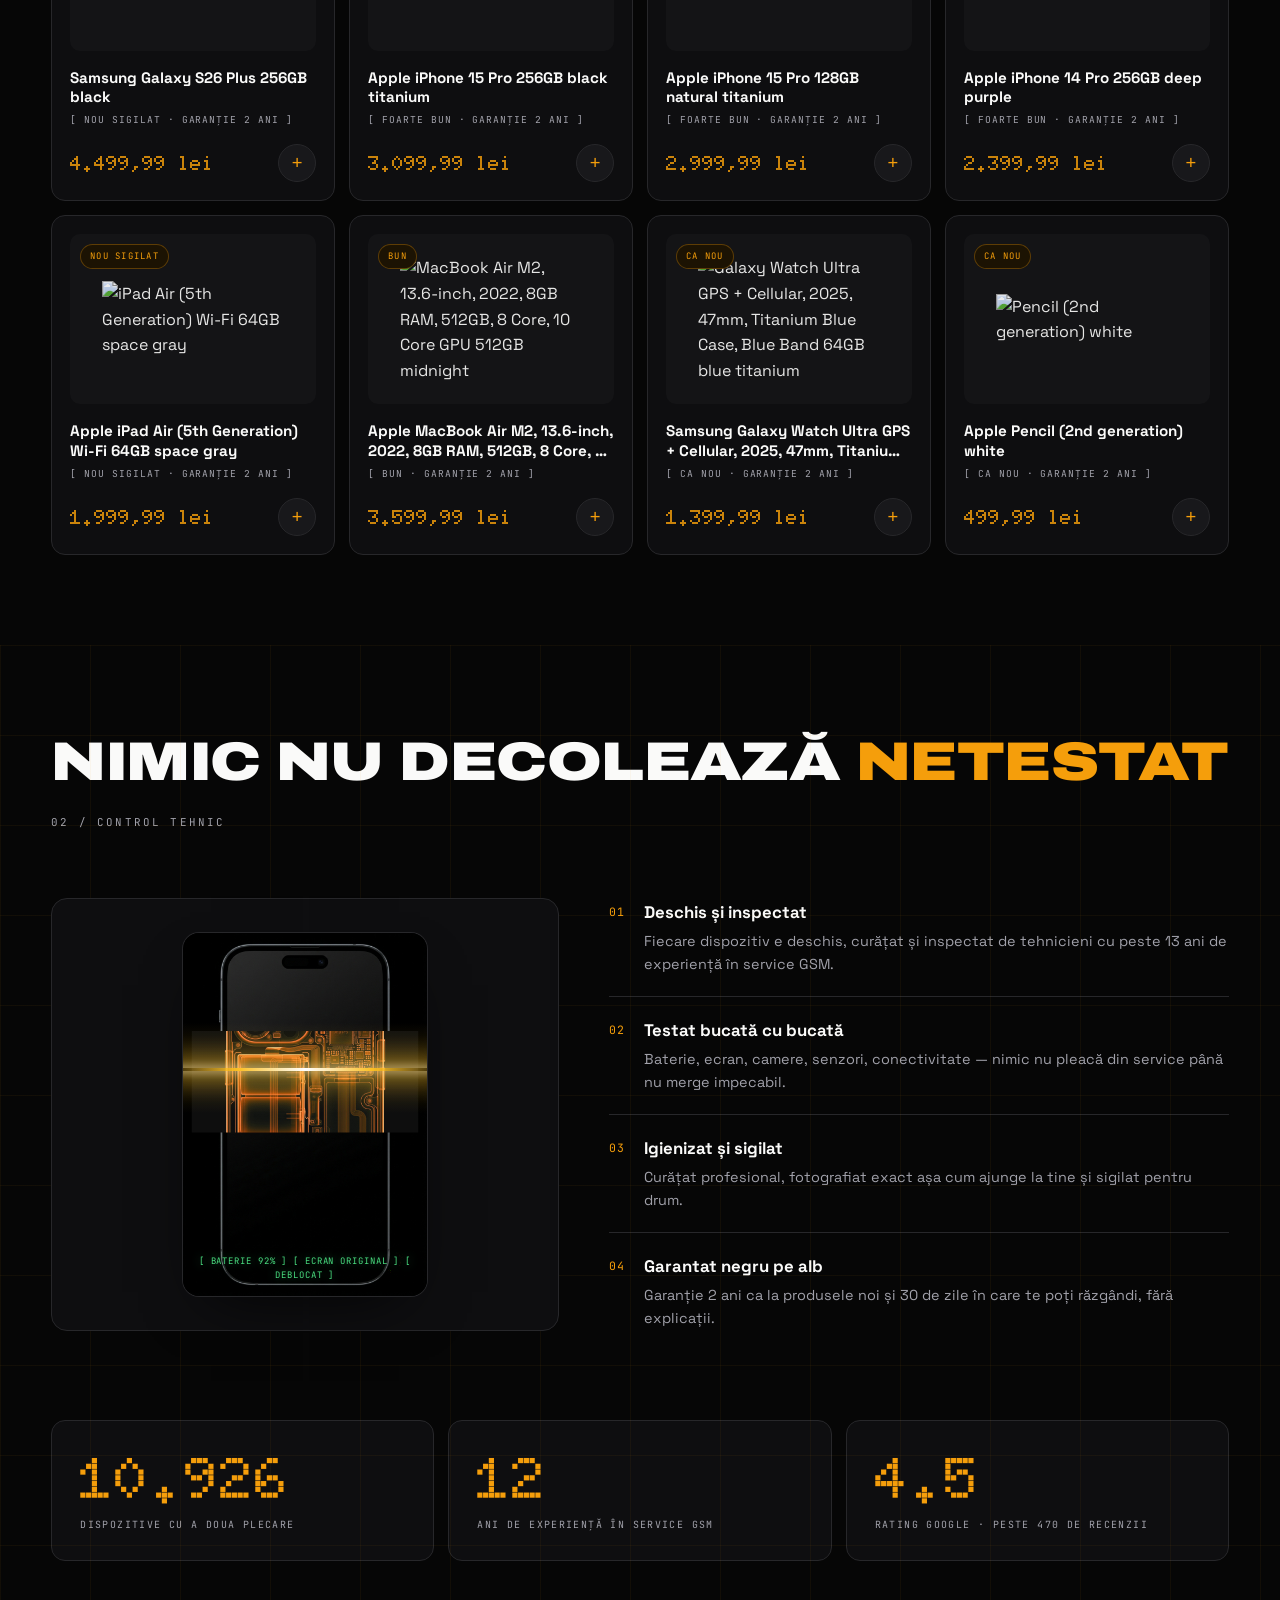
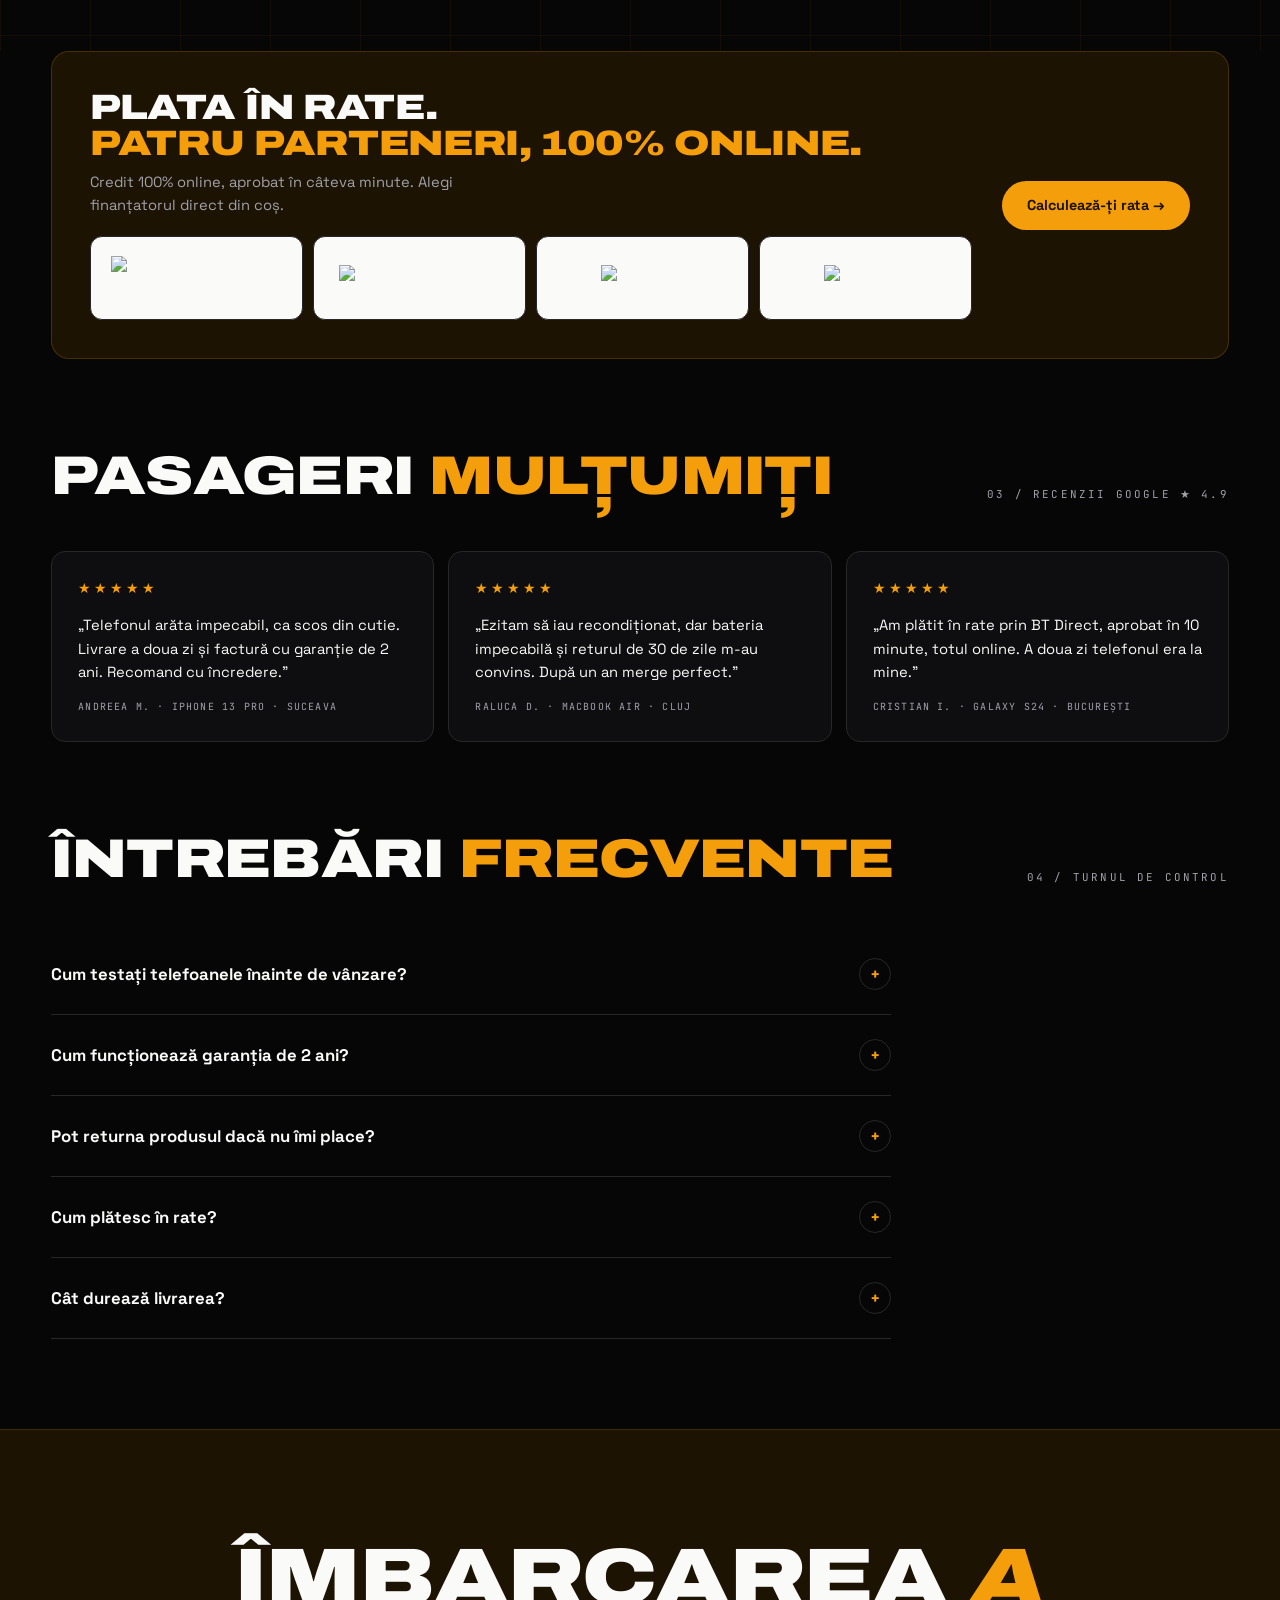
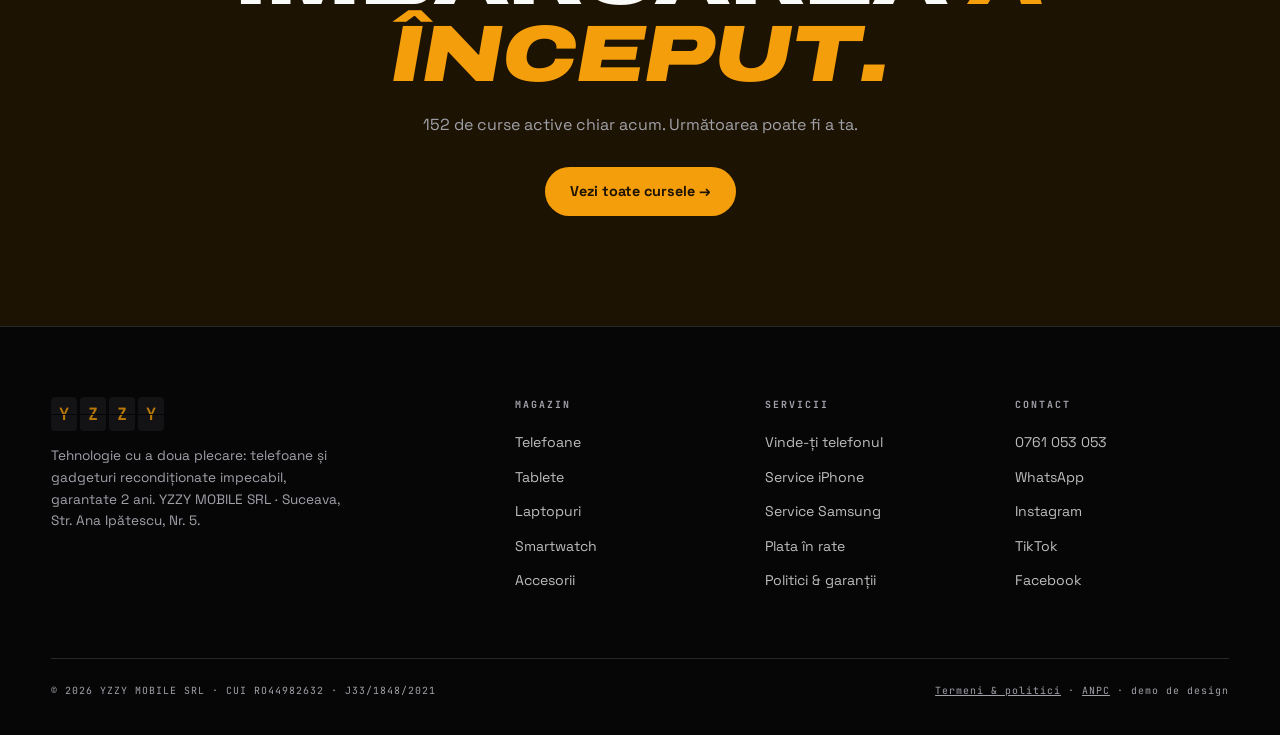
==== commit 1df403bb: "X-ray: flip copt în fișier (camere pe dreapta), scot flip-ul din CSS, v=4" ====
--- a/index.html
+++ b/index.html
@@ -39,7 +39,7 @@
 /* ---------- tomografie X-ray ---------- */
 .xray-scan{position:relative;width:min(244px,62vw);aspect-ratio:848/1264;border-radius:16px;overflow:hidden;background:#060606;cursor:pointer;box-shadow:0 0 0 1px var(--linie),0 24px 60px -28px rgba(0,0,0,.9)}
 .xray-scan img{position:absolute!important;inset:0;width:100%;height:100%;max-height:none!important;object-fit:cover;filter:none!important;user-select:none;-webkit-user-drag:none}
-.xray-scan .xr-xray{clip-path:inset(0 0 100% 0);transform:scale(-.93,.93);transform-origin:center;will-change:clip-path}
+.xray-scan .xr-xray{clip-path:inset(0 0 100% 0);transform:scale(.93);transform-origin:center;will-change:clip-path}
 .xray-scan .xr-beam{position:absolute;left:0;right:0;height:90px;pointer-events:none;opacity:0;background:linear-gradient(to bottom,rgba(251,191,36,0),rgba(251,191,36,.18) 50%,rgba(251,191,36,0));mix-blend-mode:screen}
 .xray-scan .xr-line{position:absolute;left:-5%;right:-5%;height:3px;opacity:0;pointer-events:none;background:linear-gradient(90deg,transparent,var(--amber-aprins,#FBBF24),#fff,var(--amber-aprins,#FBBF24),transparent);box-shadow:0 0 26px 4px rgba(251,191,36,.9),0 0 8px 1px rgba(255,255,255,.7)}
 .xray-scan .xr-hud{position:absolute;bottom:14px;left:0;right:0;text-align:center;font-size:.56rem;letter-spacing:.1em;color:var(--verde);opacity:0;transition:opacity .4s;text-shadow:0 0 10px rgba(74,222,128,.5);pointer-events:none}
@@ -129,8 +129,8 @@
   <div class="test-wrap">
     <div class="test-visual" id="scanBox">
       <div class="xray-scan" id="xrayScan" title="Scanare tomografică">
-        <img class="xr-base" src="assets/iphone17-front.jpg?v=3" alt="iPhone în control tehnic">
-        <img class="xr-xray" src="assets/iphone17-xray.jpg?v=3" alt="Tomografie internă a dispozitivului" aria-hidden="true">
+        <img class="xr-base" src="assets/iphone17-front.jpg?v=4" alt="iPhone în control tehnic">
+        <img class="xr-xray" src="assets/iphone17-xray.jpg?v=4" alt="Tomografie internă a dispozitivului" aria-hidden="true">
         <div class="xr-beam"></div>
         <div class="xr-line"></div>
         <span class="xr-hud mono" id="scanTags"></span>
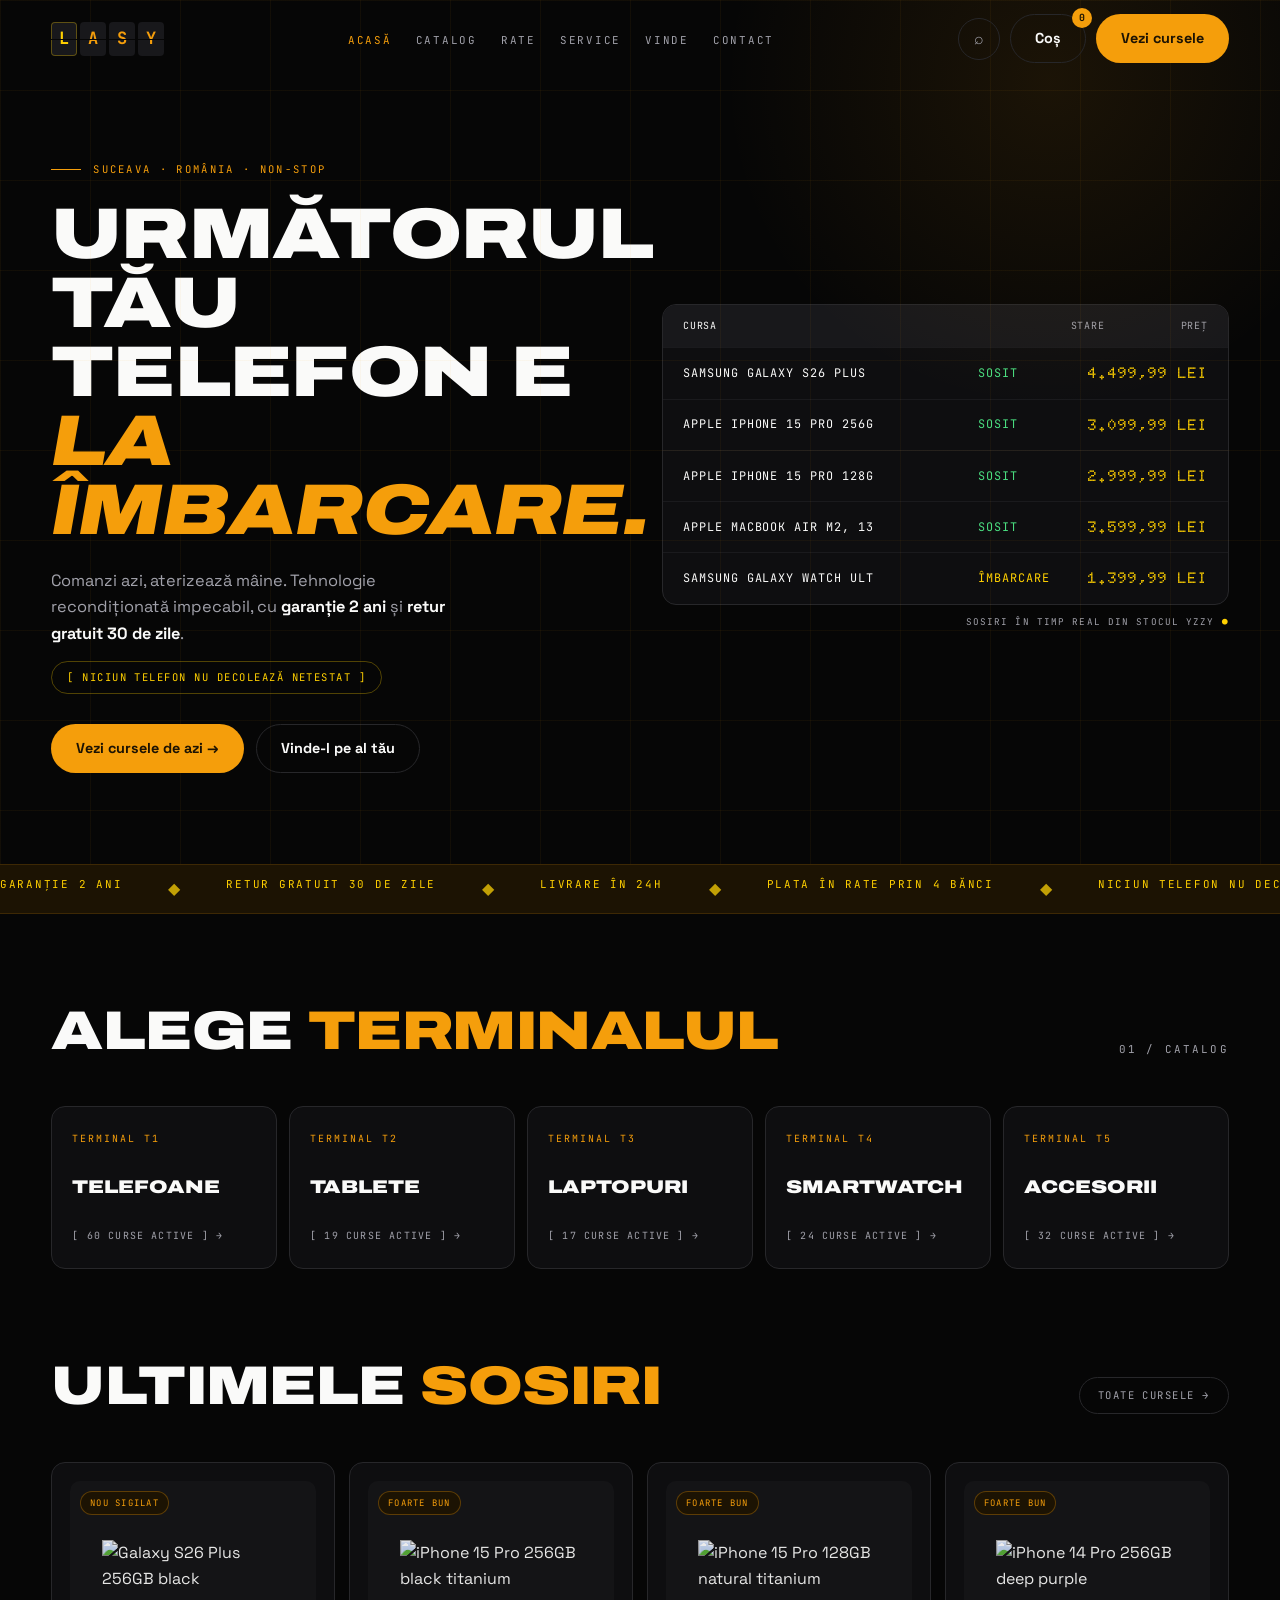
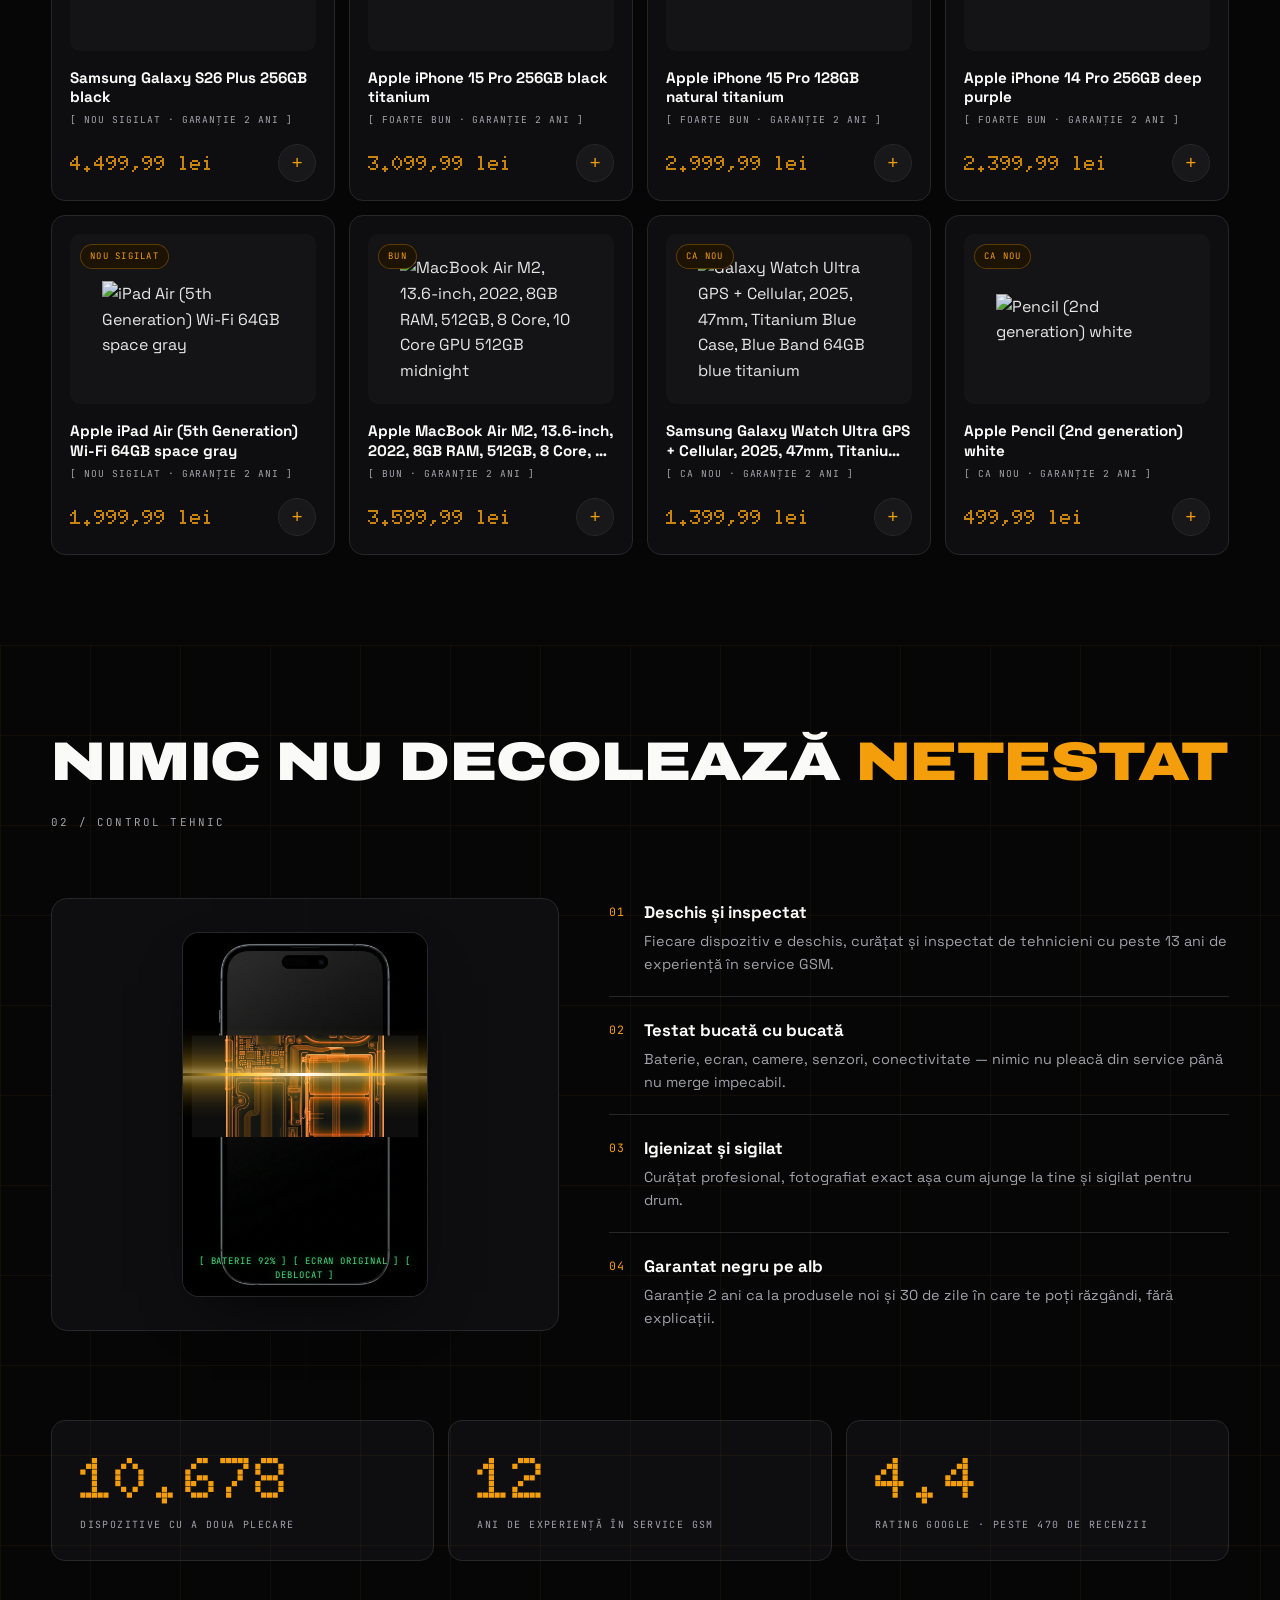
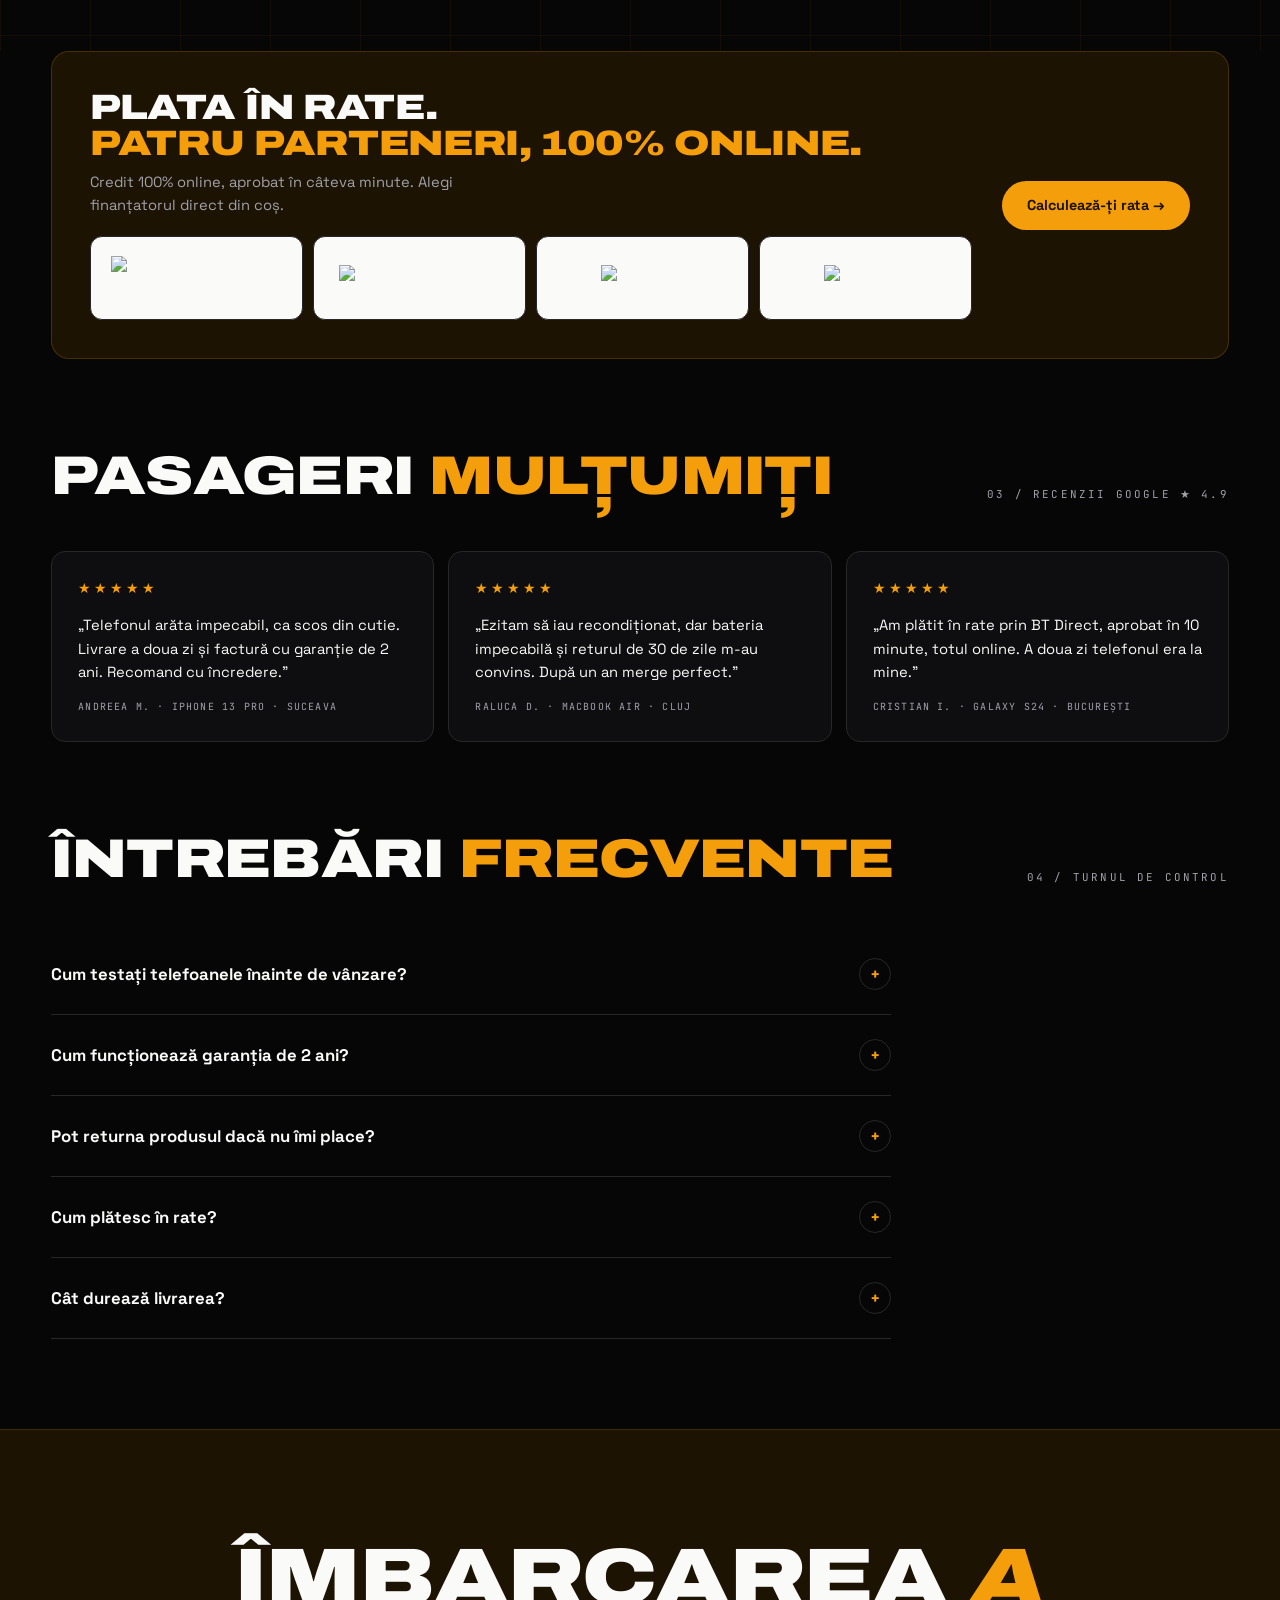
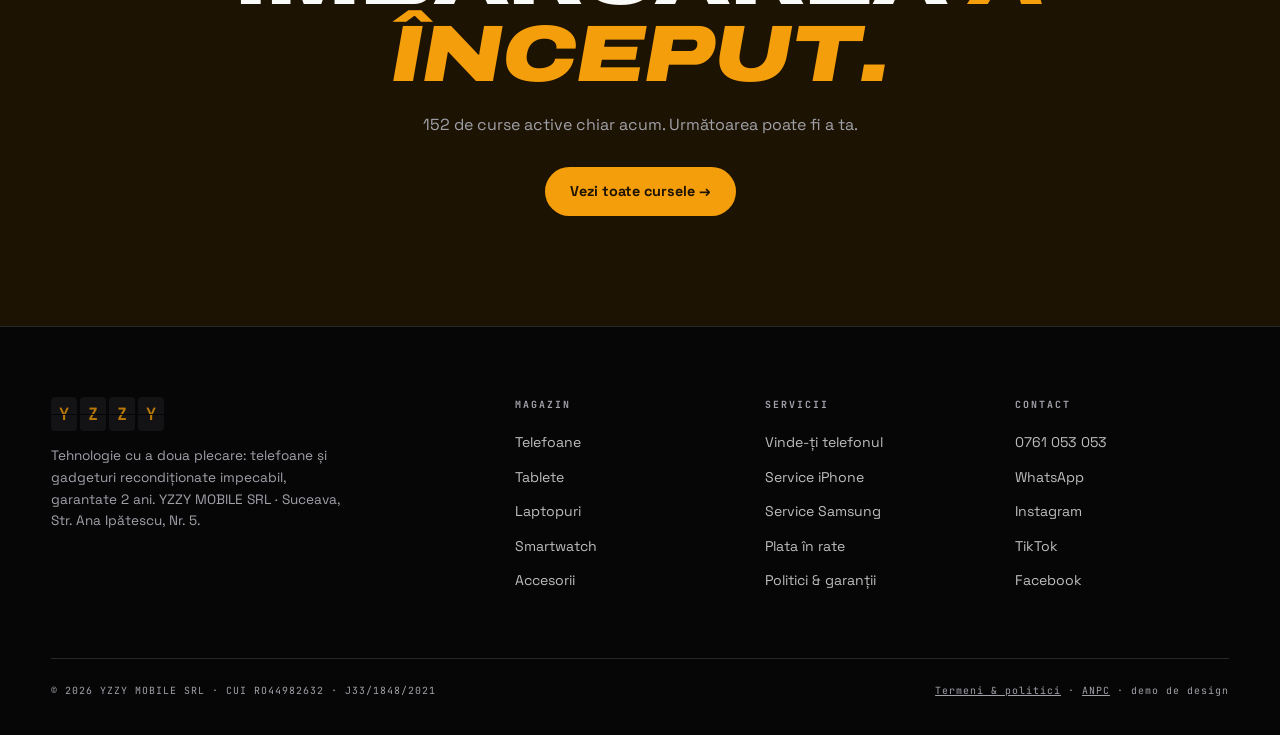
==== commit 5e0574b5: "Restaurez x-ray natural (camere pe dreapta), fără flip; v=5" ====
--- a/index.html
+++ b/index.html
@@ -129,8 +129,8 @@
   <div class="test-wrap">
     <div class="test-visual" id="scanBox">
       <div class="xray-scan" id="xrayScan" title="Scanare tomografică">
-        <img class="xr-base" src="assets/iphone17-front.jpg?v=4" alt="iPhone în control tehnic">
-        <img class="xr-xray" src="assets/iphone17-xray.jpg?v=4" alt="Tomografie internă a dispozitivului" aria-hidden="true">
+        <img class="xr-base" src="assets/iphone17-front.jpg?v=5" alt="iPhone în control tehnic">
+        <img class="xr-xray" src="assets/iphone17-xray.jpg?v=5" alt="Tomografie internă a dispozitivului" aria-hidden="true">
         <div class="xr-beam"></div>
         <div class="xr-line"></div>
         <span class="xr-hud mono" id="scanTags"></span>
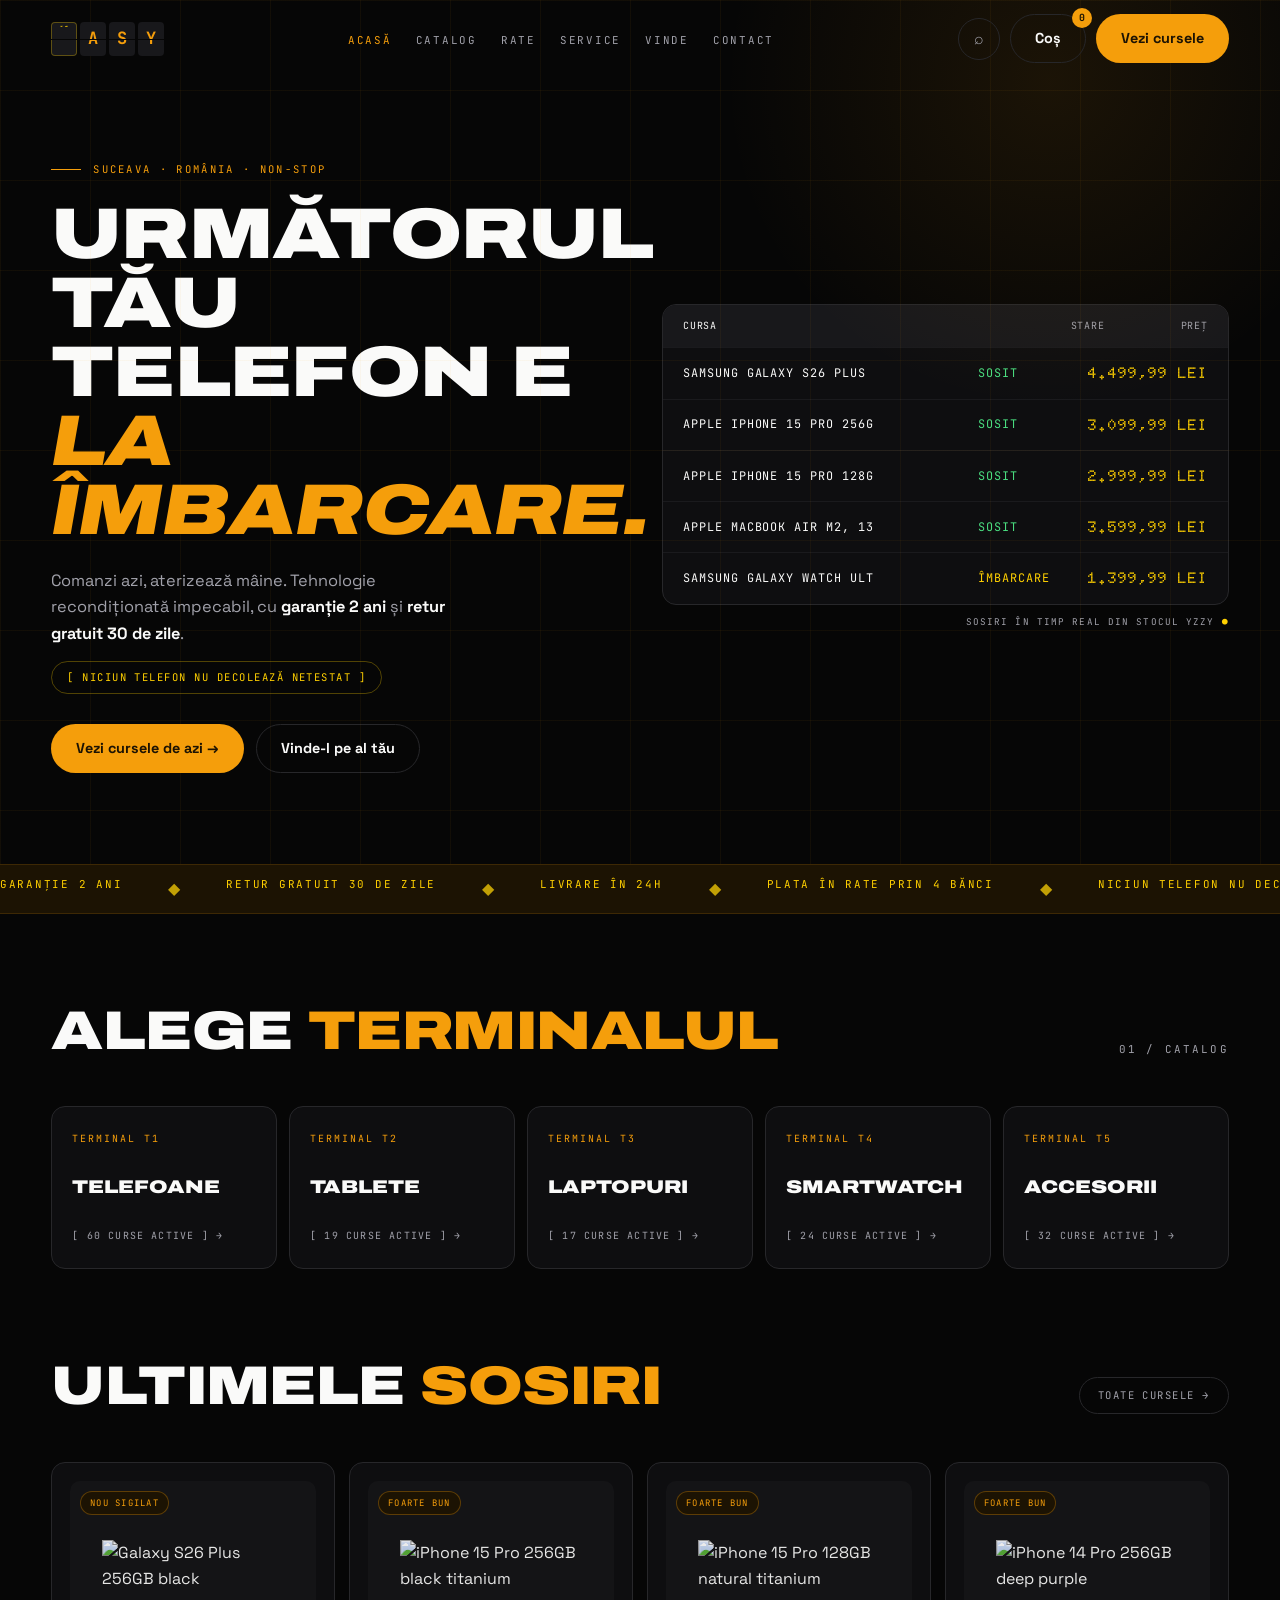
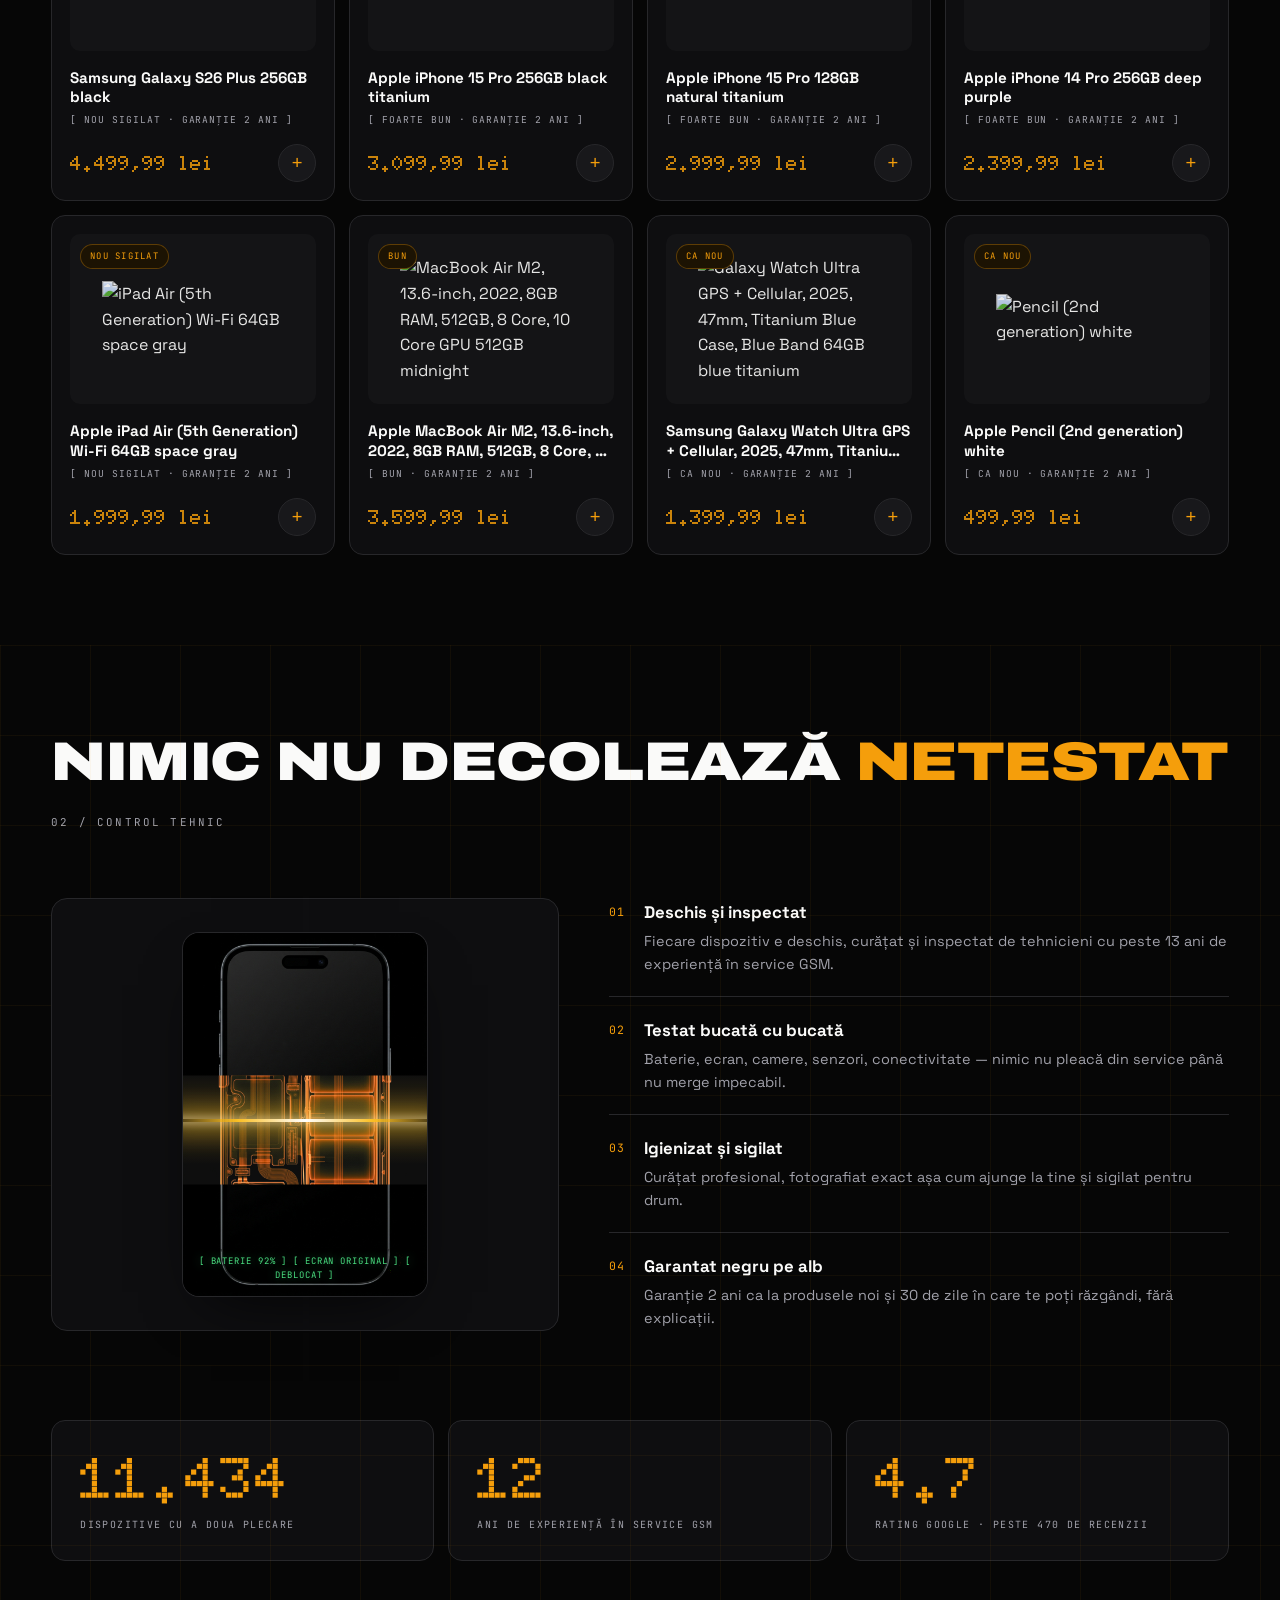
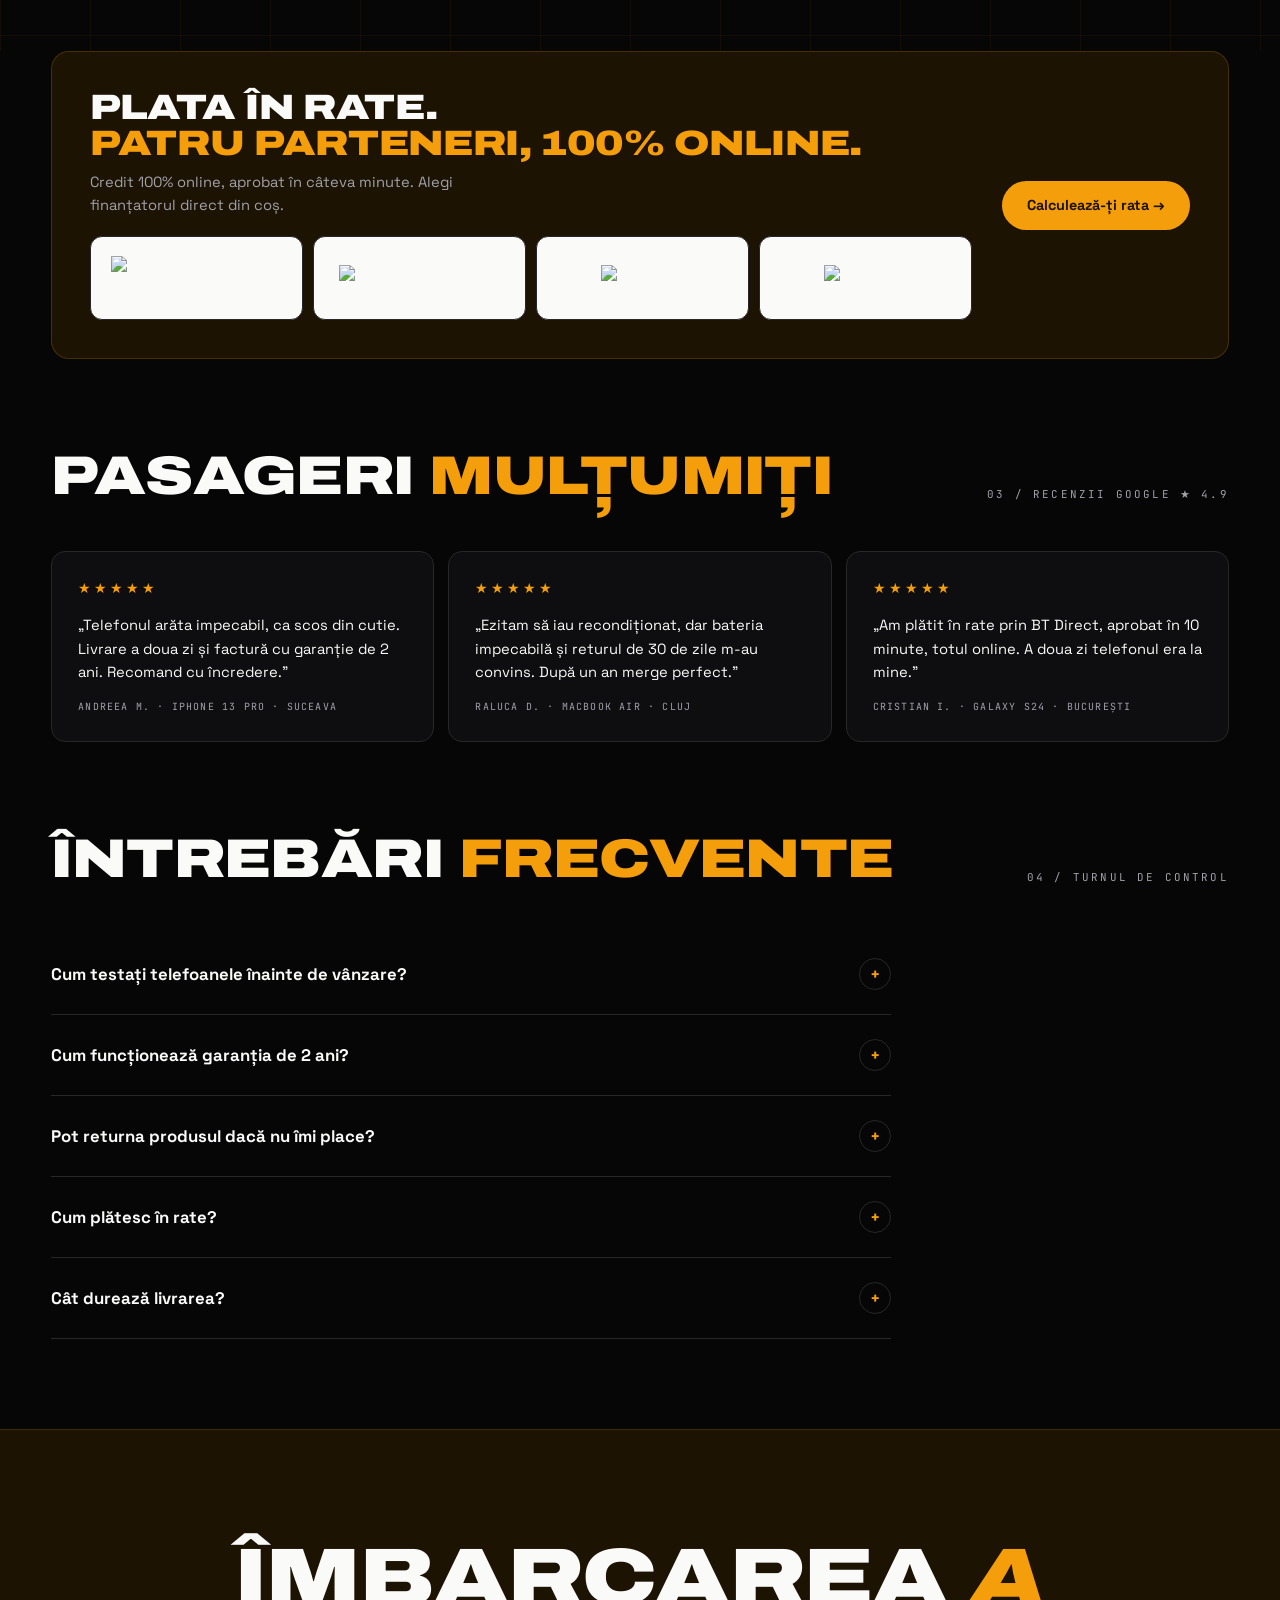
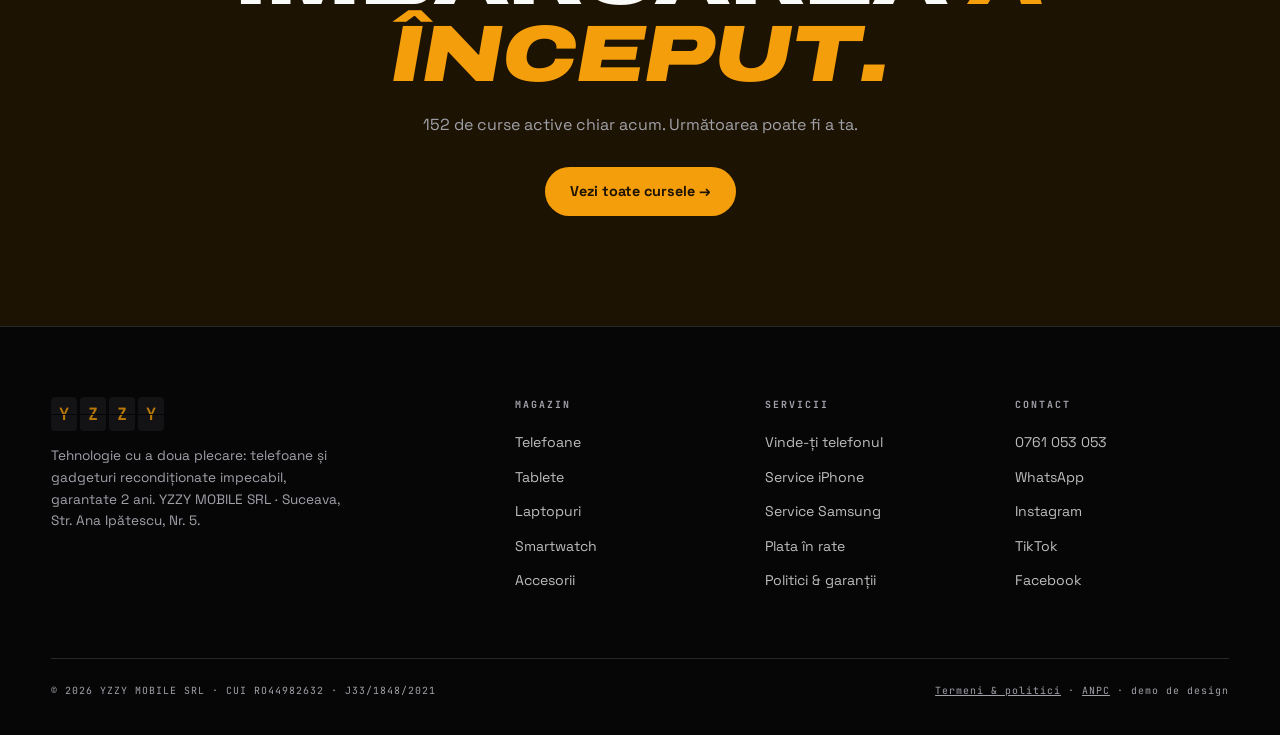
==== commit 20014b05: "X-ray: scot scale(.93) — imaginile se suprapun 1:1 ca în Canva; v=6" ====
--- a/index.html
+++ b/index.html
@@ -39,7 +39,7 @@
 /* ---------- tomografie X-ray ---------- */
 .xray-scan{position:relative;width:min(244px,62vw);aspect-ratio:848/1264;border-radius:16px;overflow:hidden;background:#060606;cursor:pointer;box-shadow:0 0 0 1px var(--linie),0 24px 60px -28px rgba(0,0,0,.9)}
 .xray-scan img{position:absolute!important;inset:0;width:100%;height:100%;max-height:none!important;object-fit:cover;filter:none!important;user-select:none;-webkit-user-drag:none}
-.xray-scan .xr-xray{clip-path:inset(0 0 100% 0);transform:scale(.93);transform-origin:center;will-change:clip-path}
+.xray-scan .xr-xray{clip-path:inset(0 0 100% 0);will-change:clip-path}
 .xray-scan .xr-beam{position:absolute;left:0;right:0;height:90px;pointer-events:none;opacity:0;background:linear-gradient(to bottom,rgba(251,191,36,0),rgba(251,191,36,.18) 50%,rgba(251,191,36,0));mix-blend-mode:screen}
 .xray-scan .xr-line{position:absolute;left:-5%;right:-5%;height:3px;opacity:0;pointer-events:none;background:linear-gradient(90deg,transparent,var(--amber-aprins,#FBBF24),#fff,var(--amber-aprins,#FBBF24),transparent);box-shadow:0 0 26px 4px rgba(251,191,36,.9),0 0 8px 1px rgba(255,255,255,.7)}
 .xray-scan .xr-hud{position:absolute;bottom:14px;left:0;right:0;text-align:center;font-size:.56rem;letter-spacing:.1em;color:var(--verde);opacity:0;transition:opacity .4s;text-shadow:0 0 10px rgba(74,222,128,.5);pointer-events:none}
@@ -129,8 +129,8 @@
   <div class="test-wrap">
     <div class="test-visual" id="scanBox">
       <div class="xray-scan" id="xrayScan" title="Scanare tomografică">
-        <img class="xr-base" src="assets/iphone17-front.jpg?v=5" alt="iPhone în control tehnic">
-        <img class="xr-xray" src="assets/iphone17-xray.jpg?v=5" alt="Tomografie internă a dispozitivului" aria-hidden="true">
+        <img class="xr-base" src="assets/iphone17-front.jpg?v=6" alt="iPhone în control tehnic">
+        <img class="xr-xray" src="assets/iphone17-xray.jpg?v=6" alt="Tomografie internă a dispozitivului" aria-hidden="true">
         <div class="xr-beam"></div>
         <div class="xr-line"></div>
         <span class="xr-hud mono" id="scanTags"></span>
